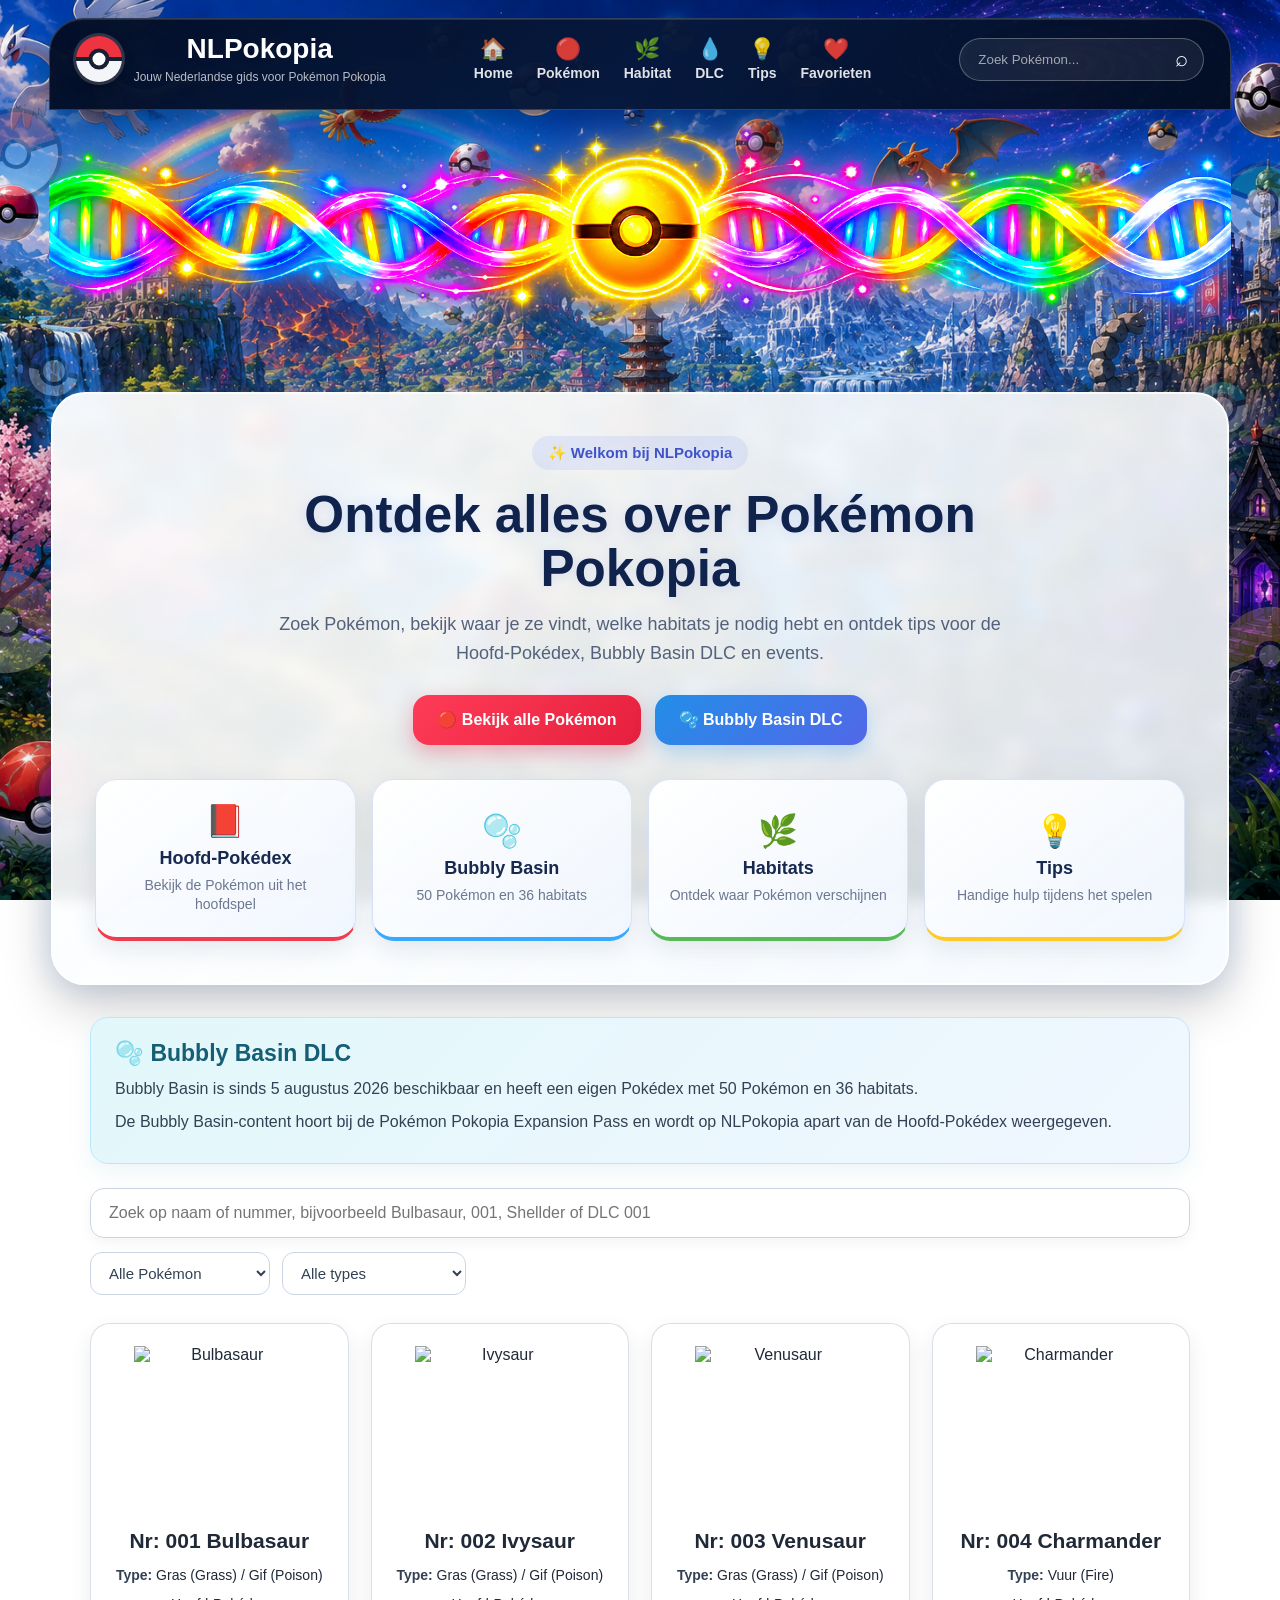
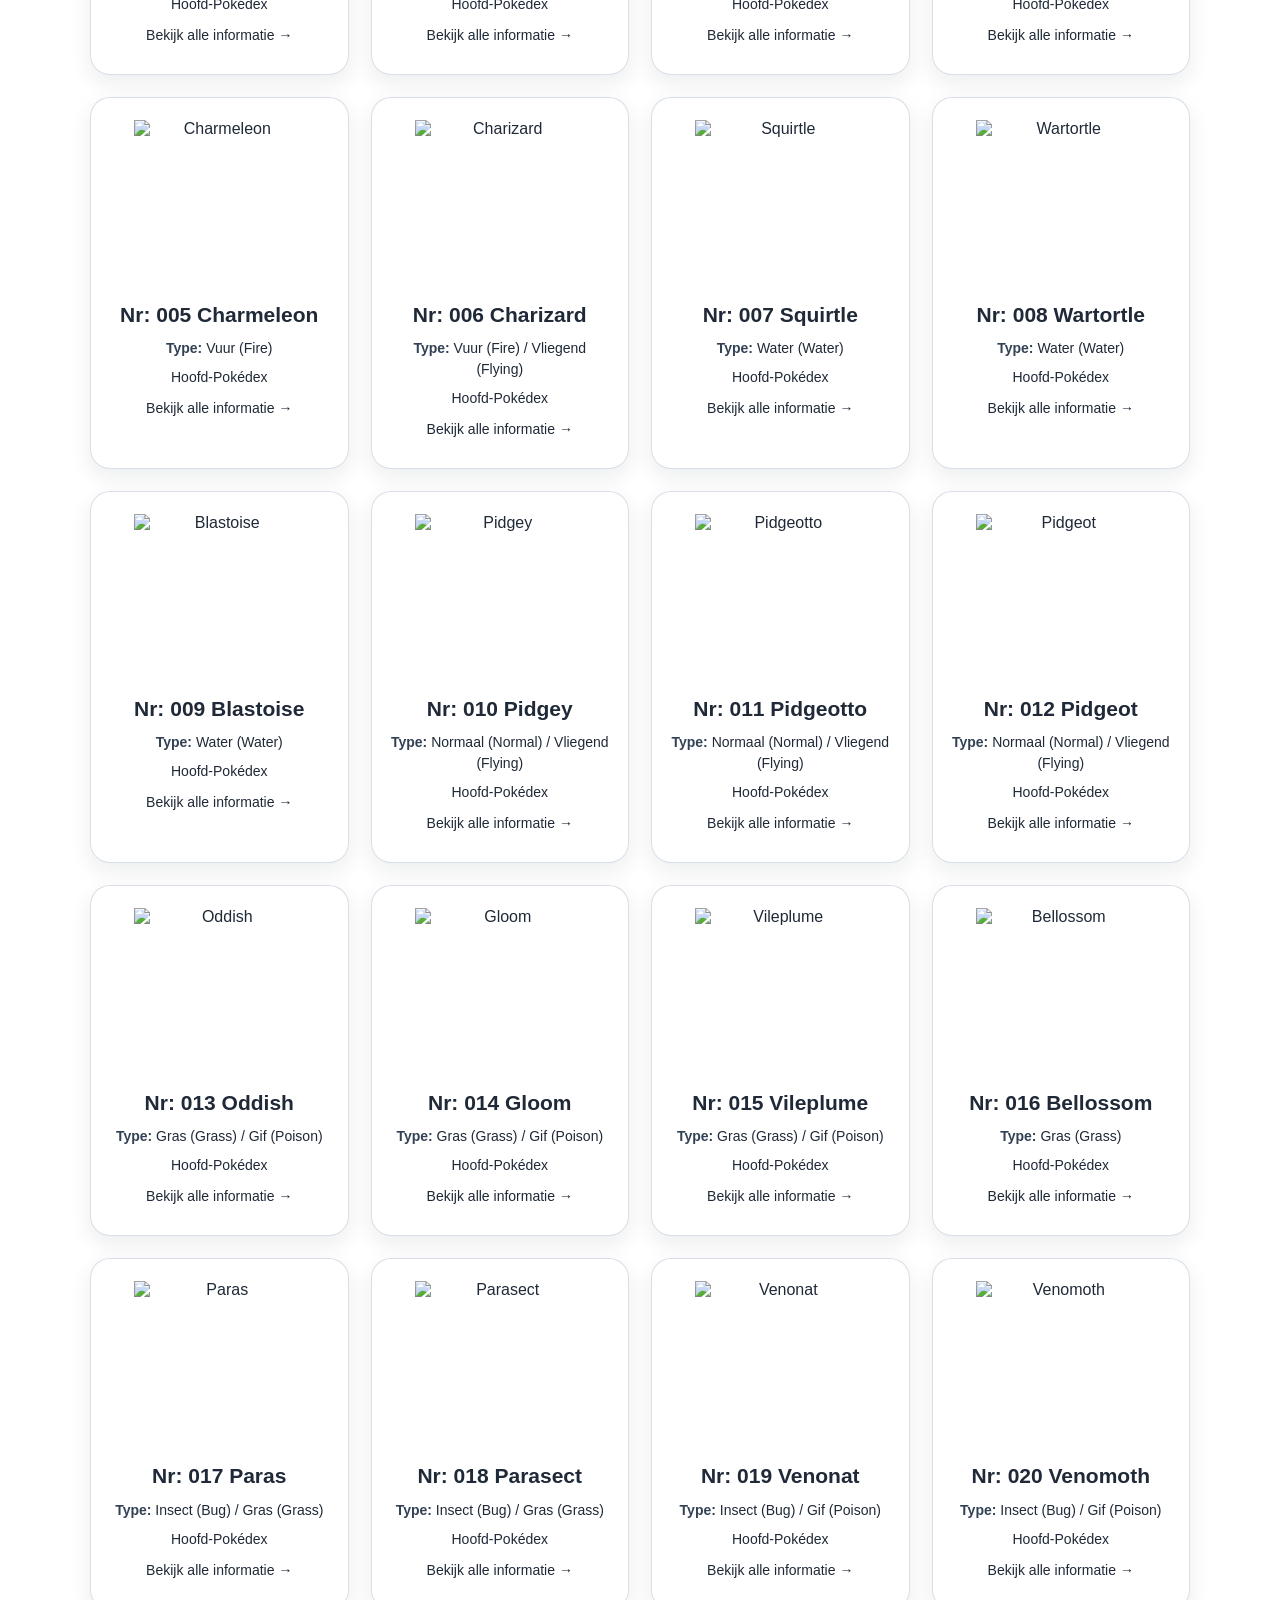
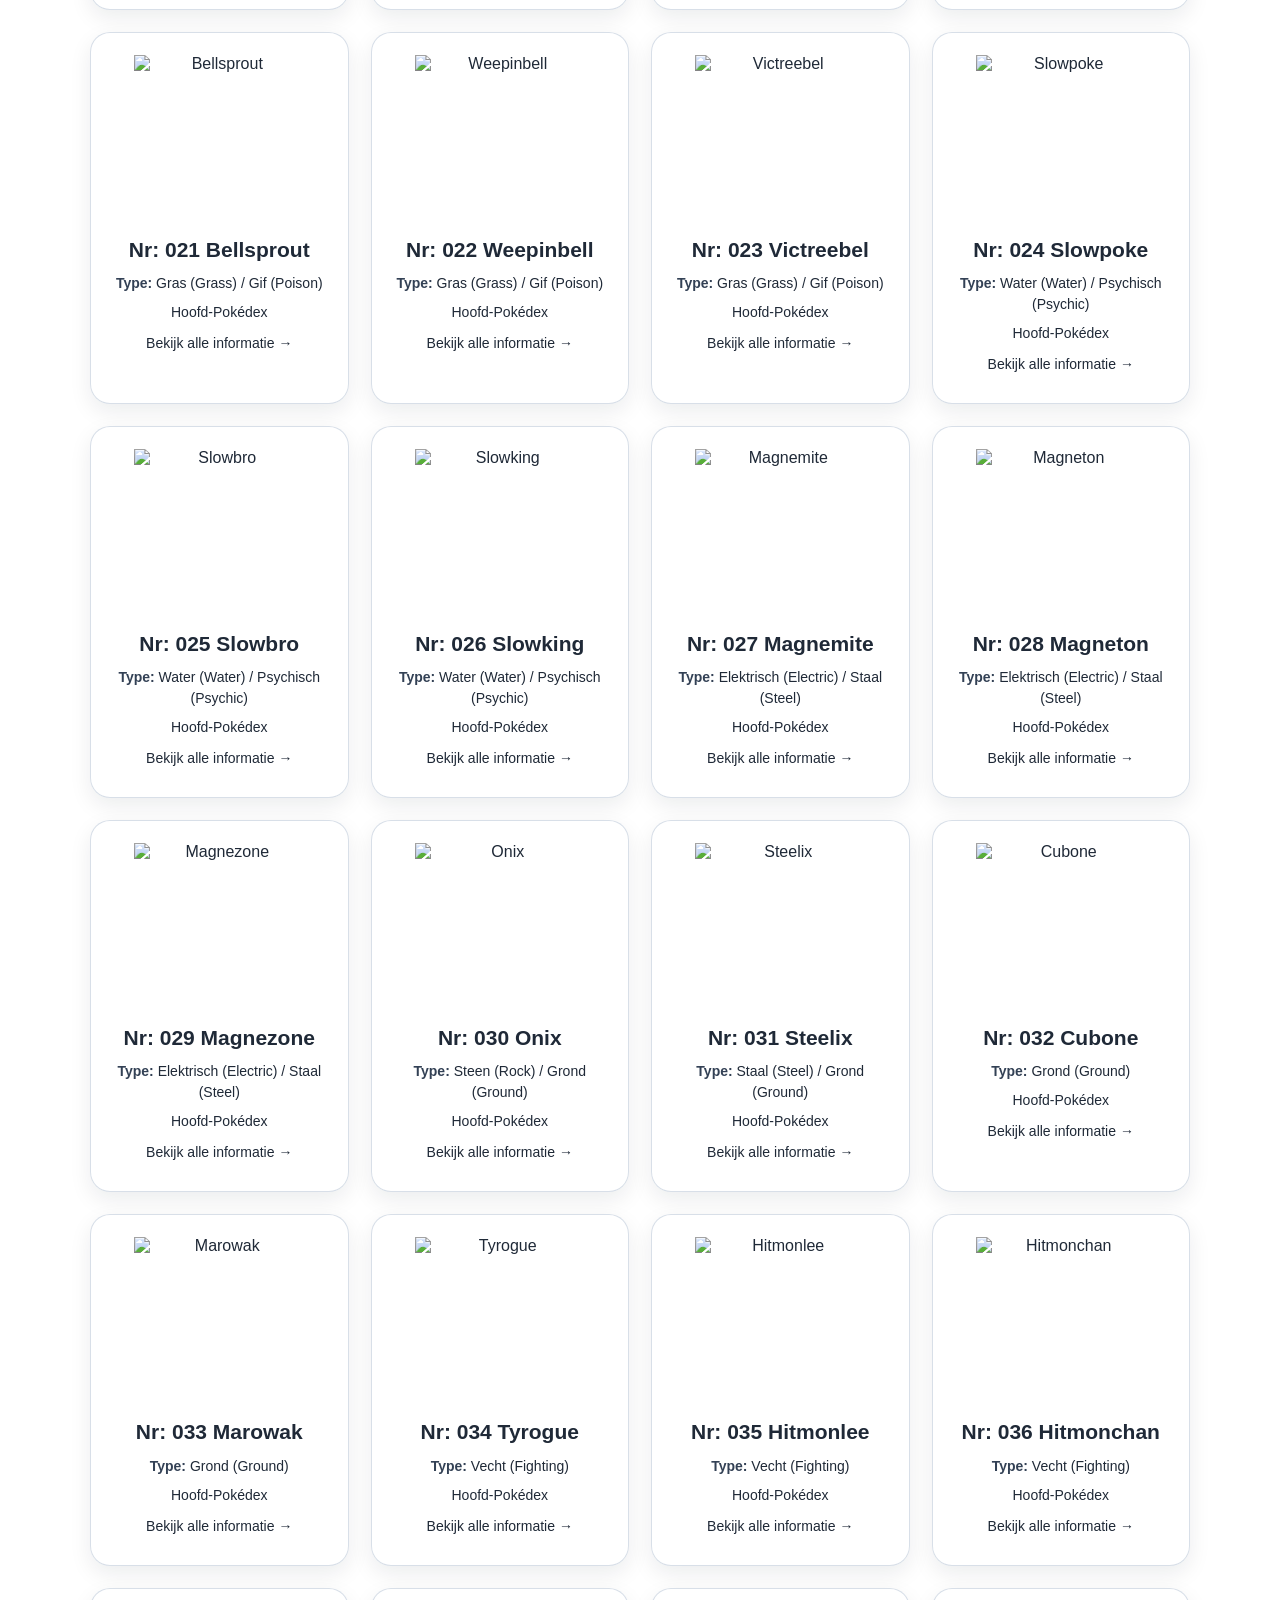
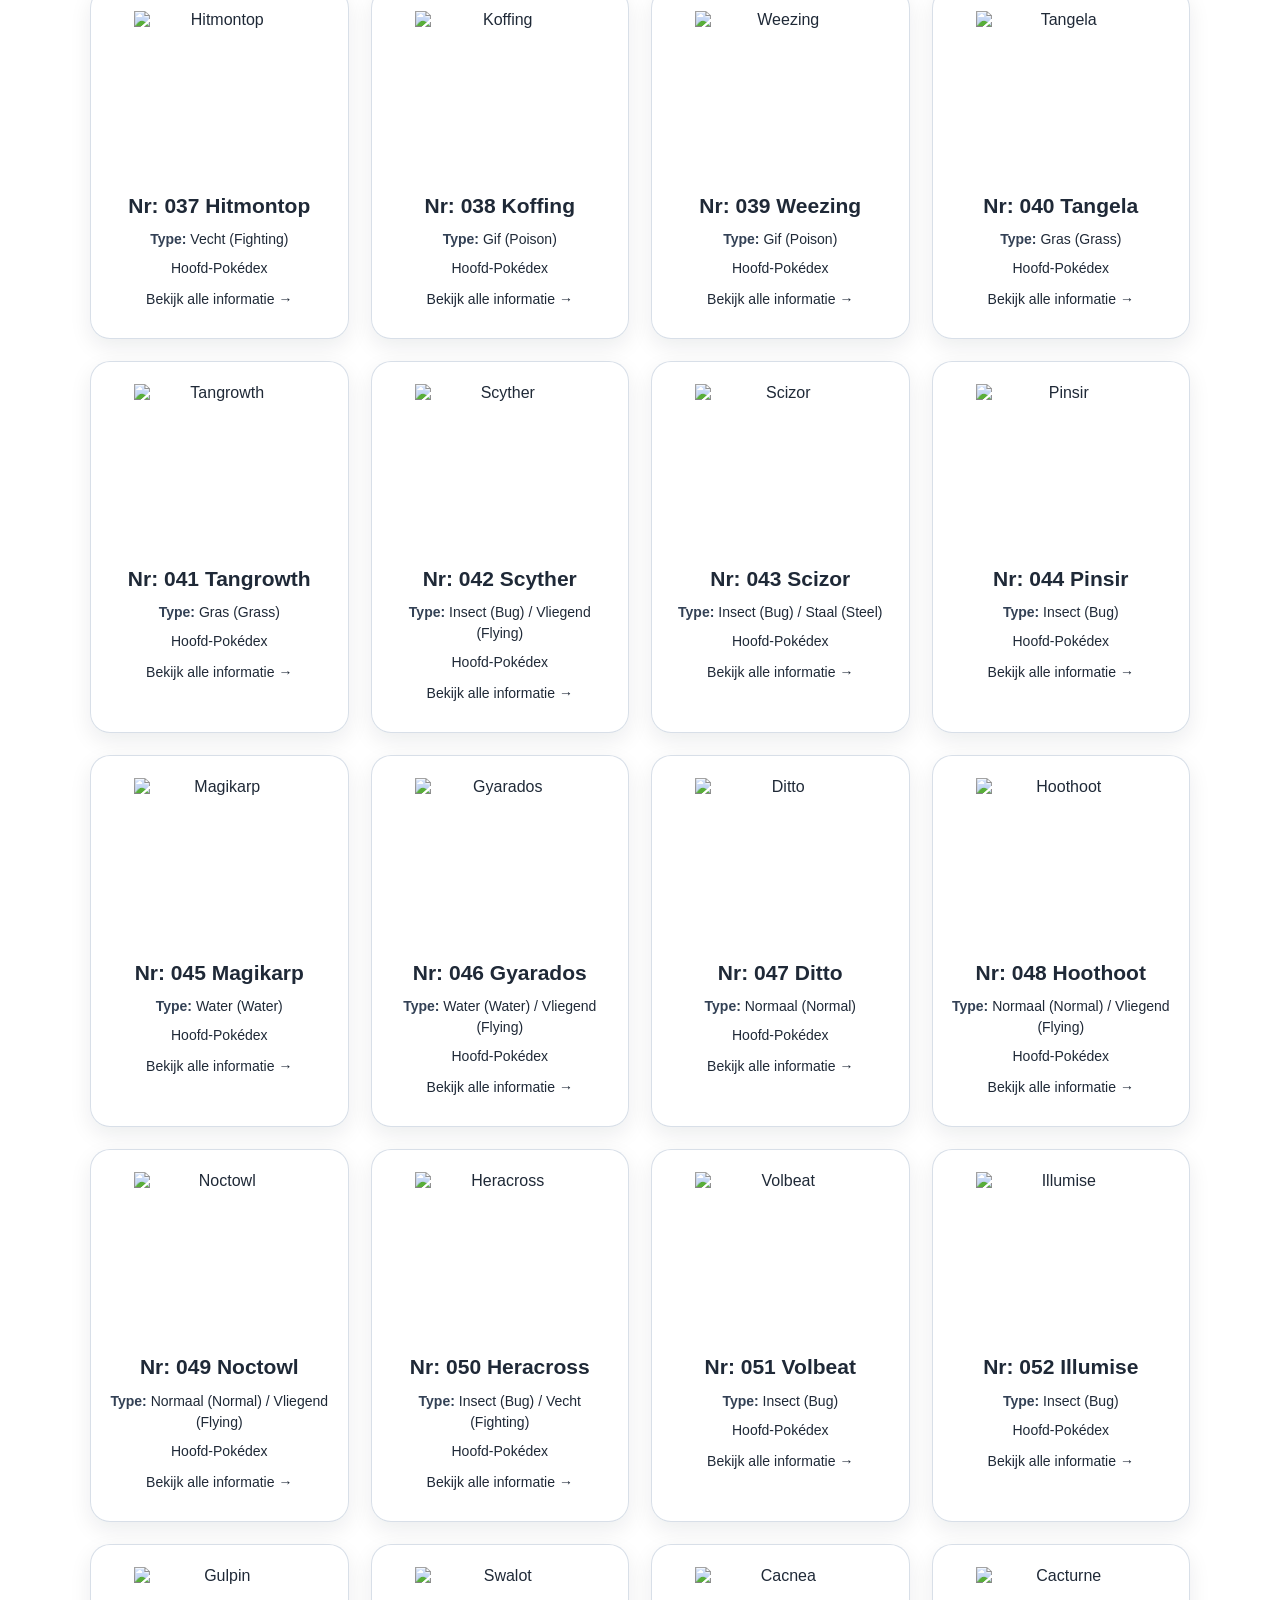
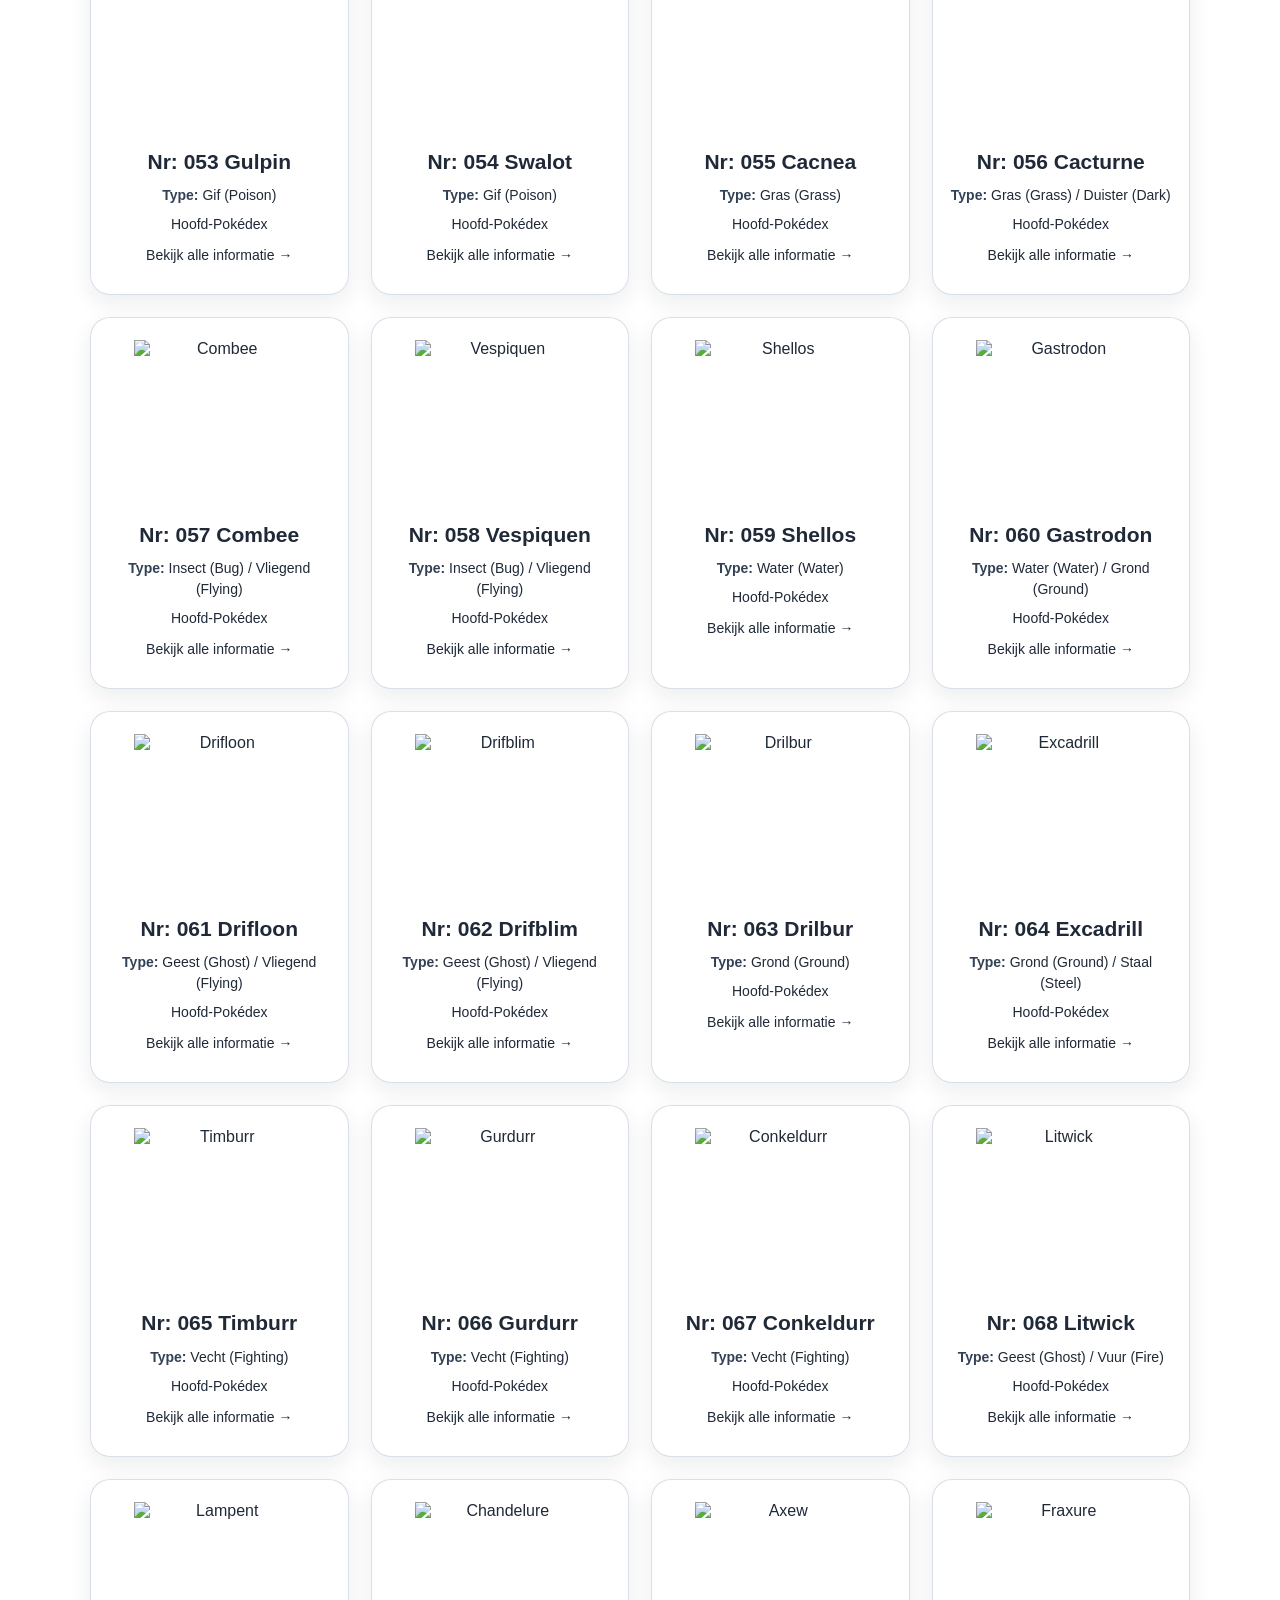
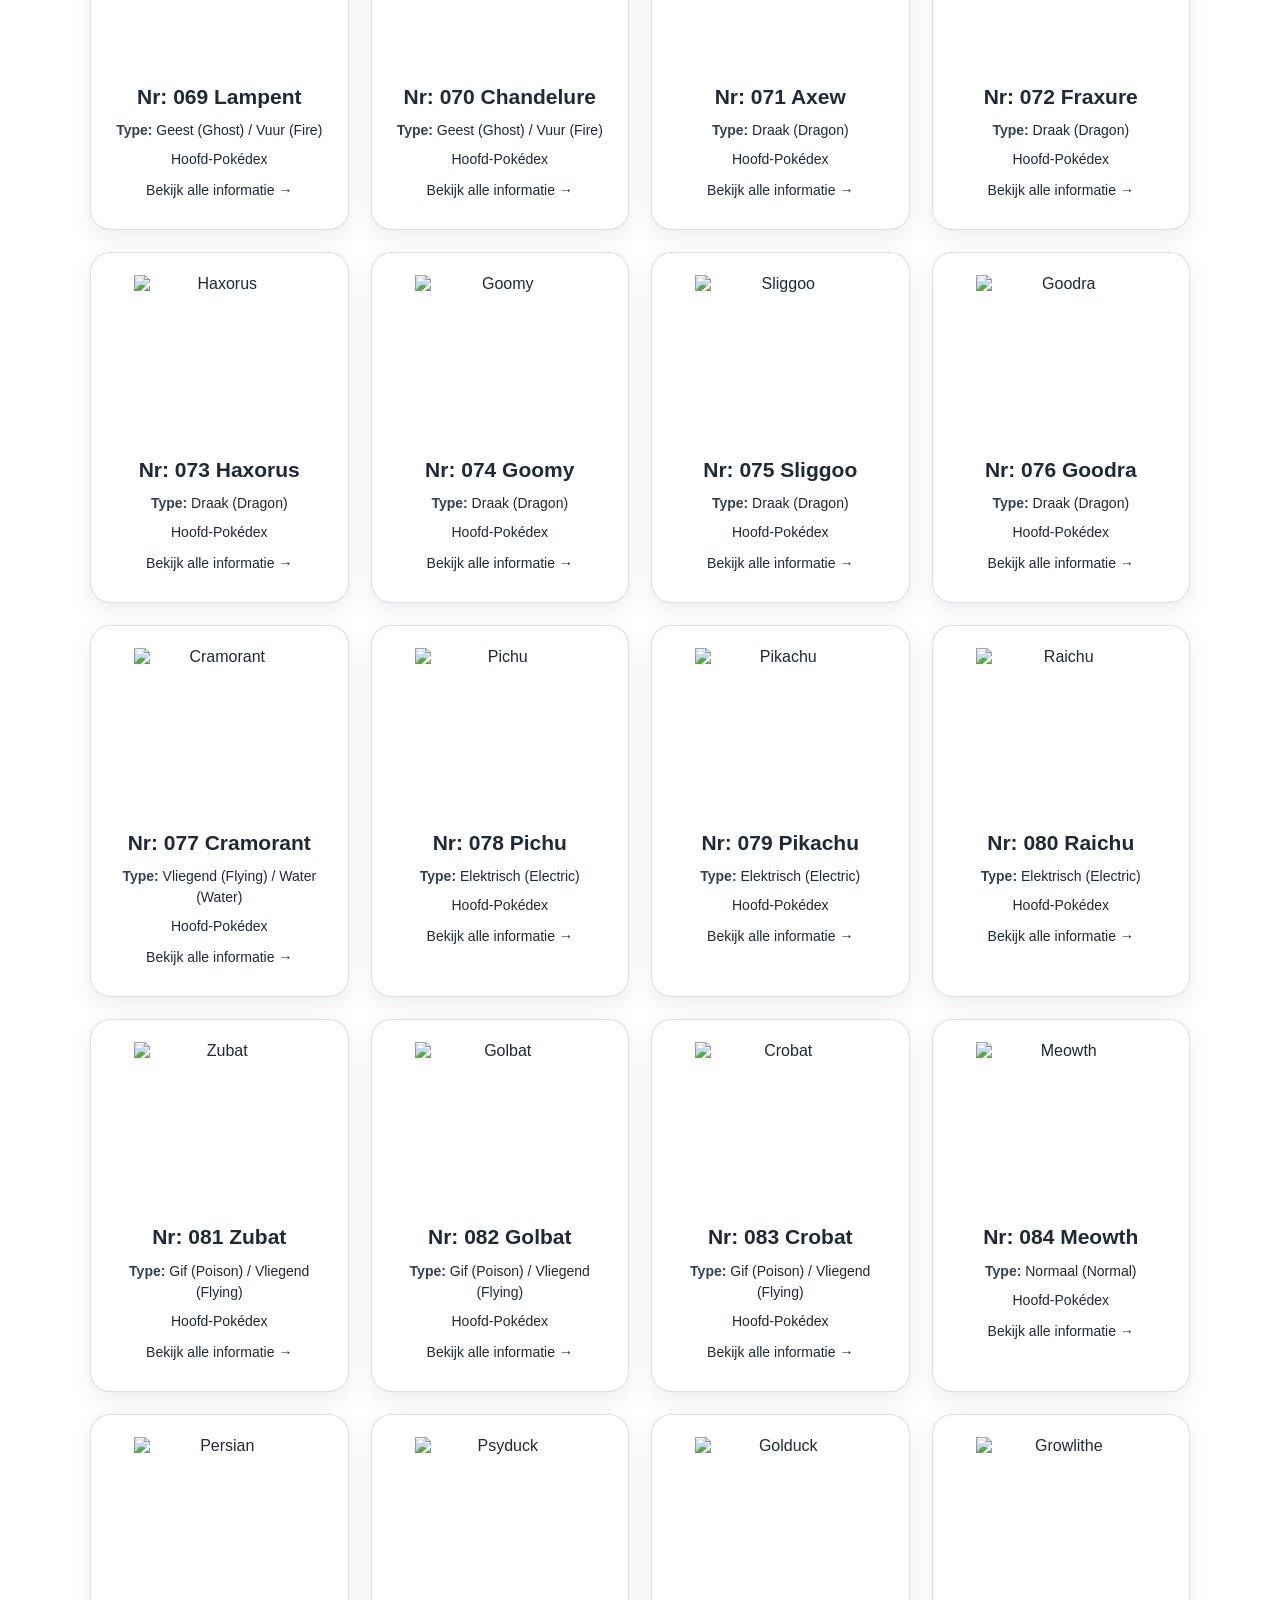
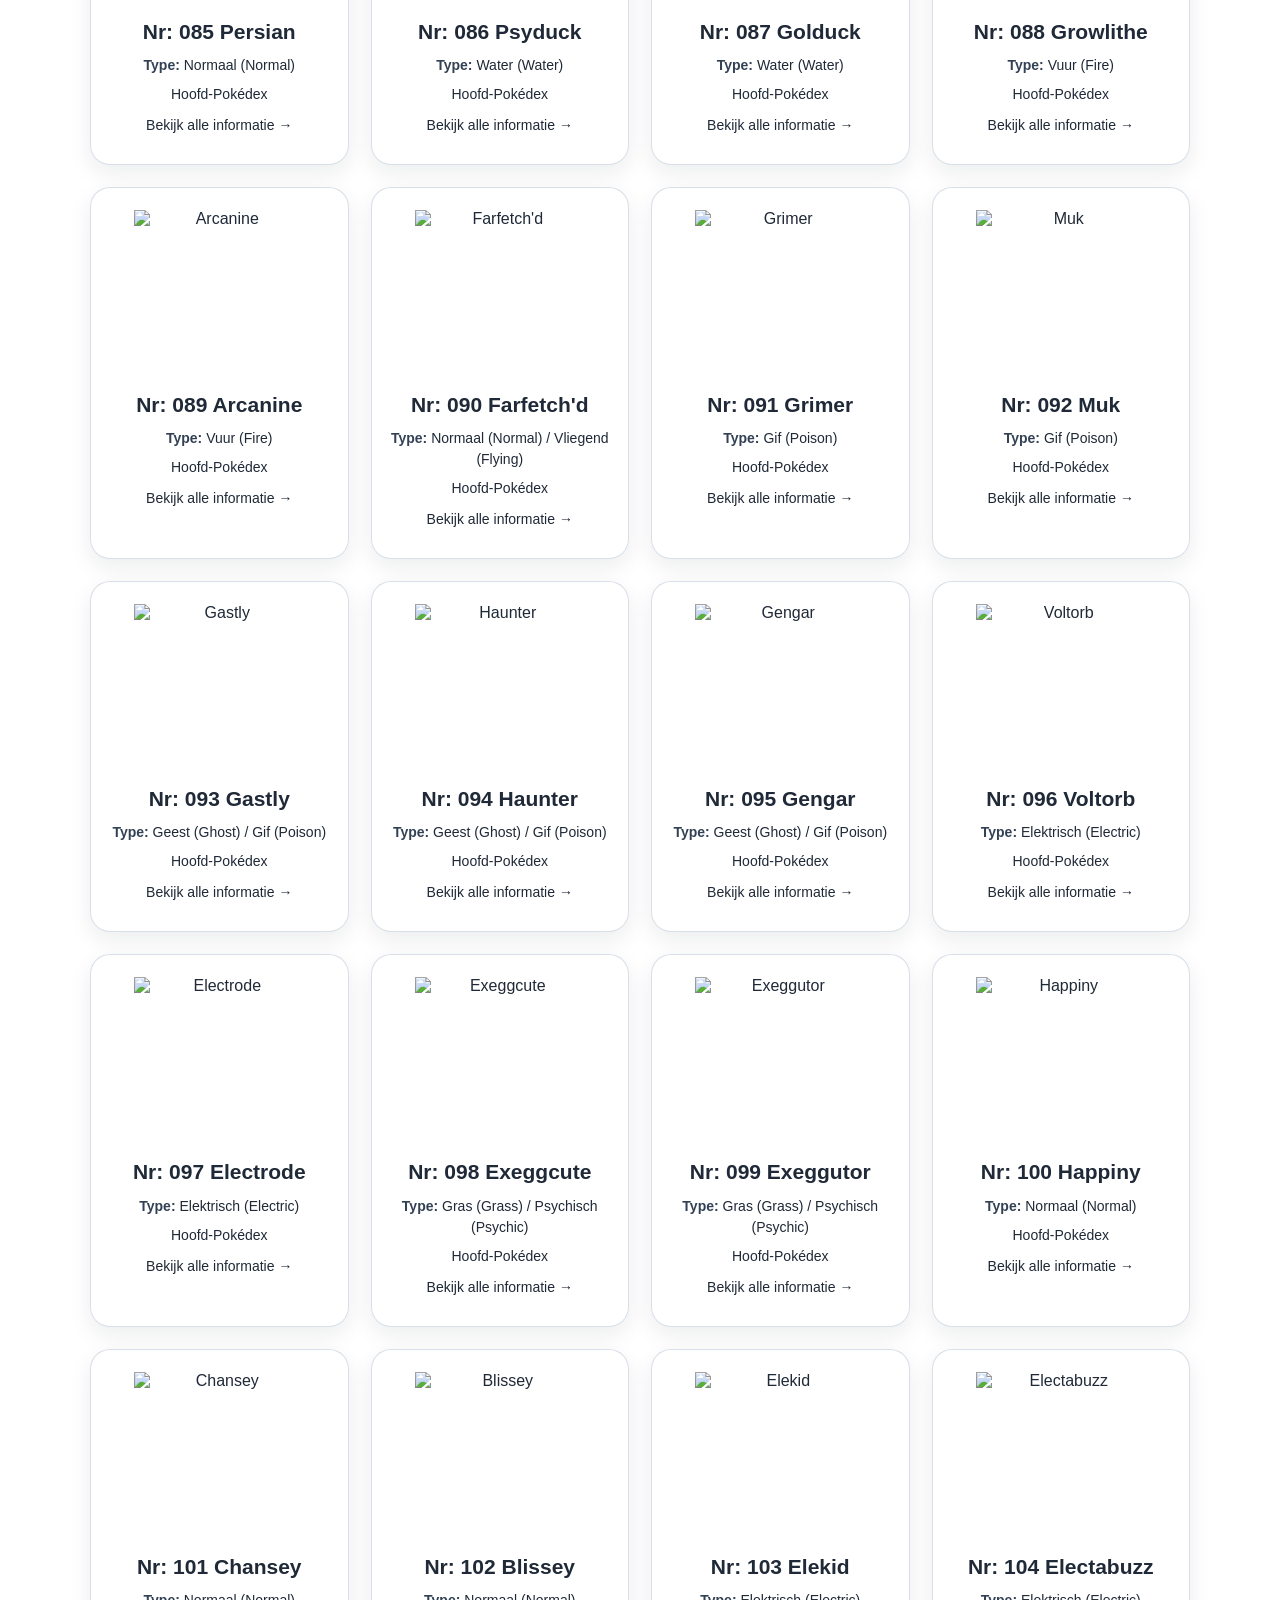
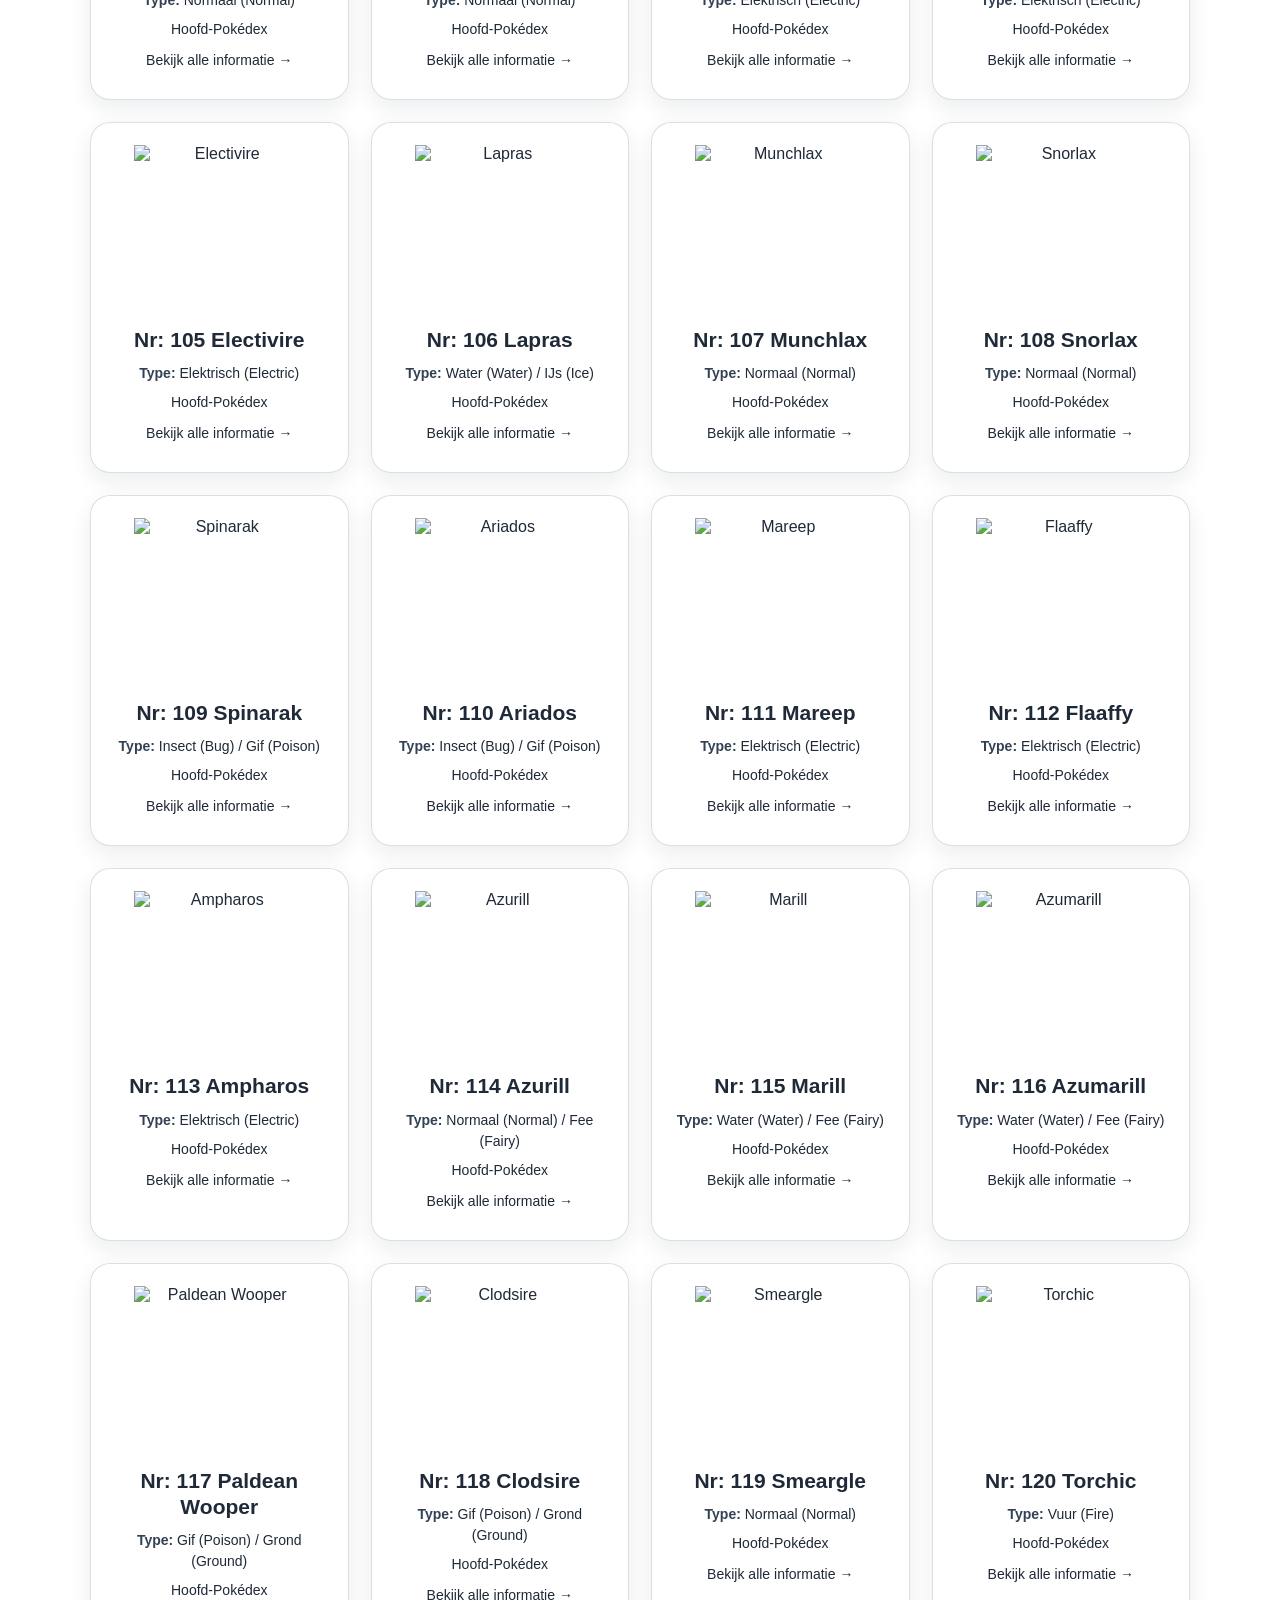
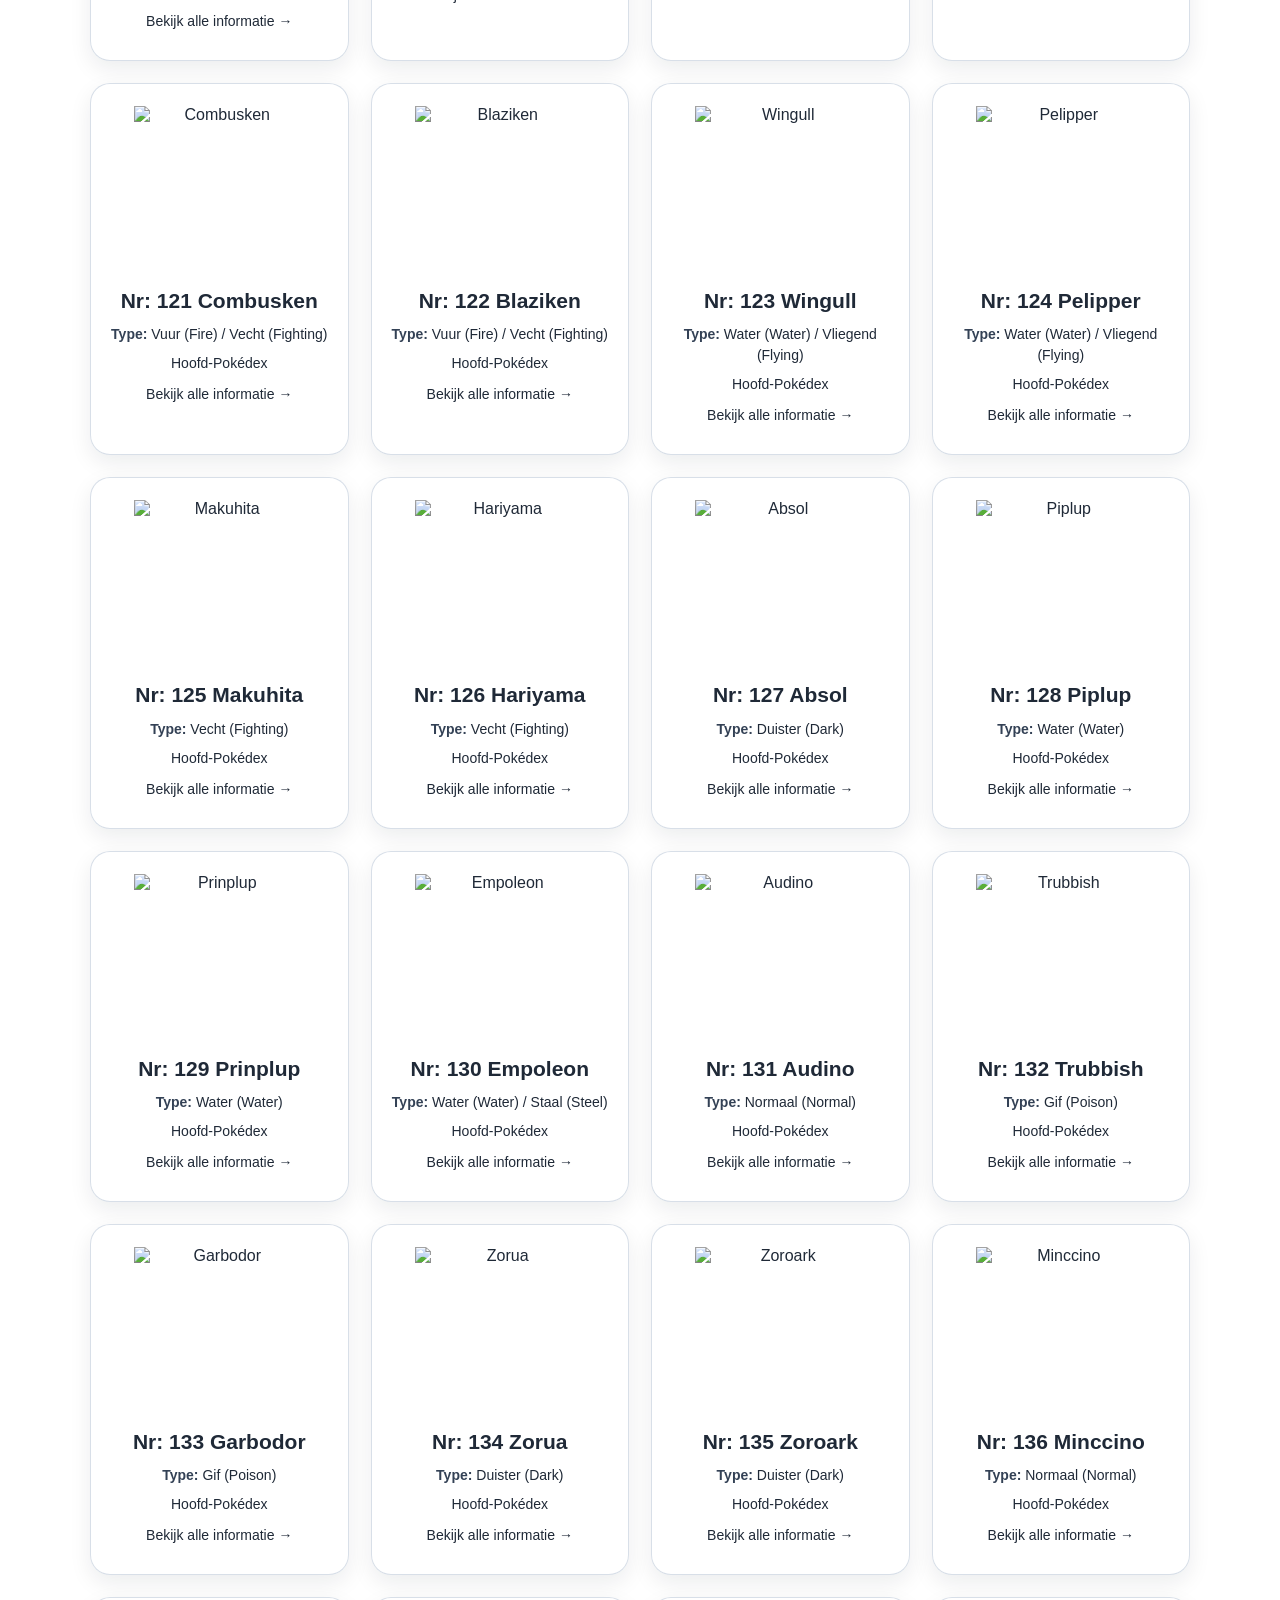
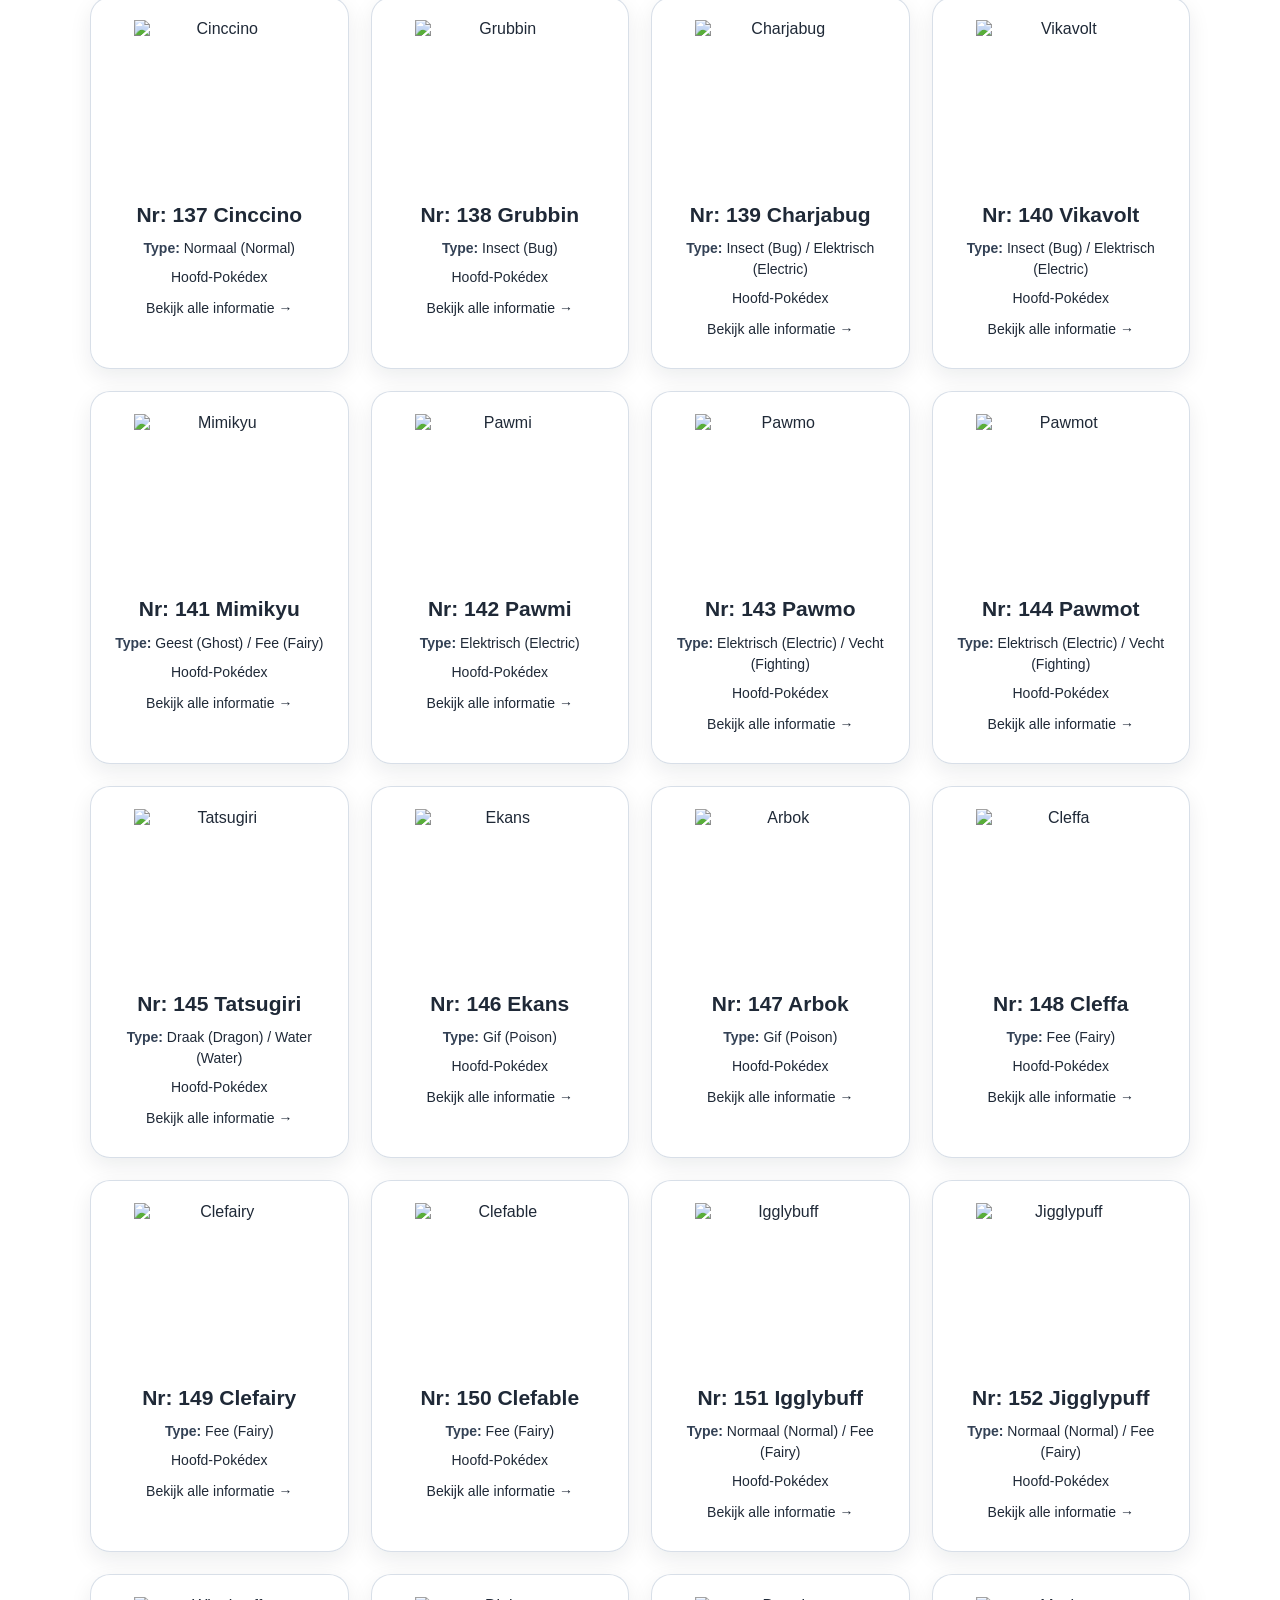
==== index.html @ 4c0a4a35 "Update index.html" ====
<!DOCTYPE html>
<html lang="nl">

<head>
    <meta charset="UTF-8">

    <meta
        name="viewport"
        content="width=device-width, initial-scale=1.0"
    >

<title>NLPokopia NL</title>

    <link rel="stylesheet" href="styles.css?v=9">
</head>

<body>

    <!-- DECORATIEVE BALLEN ACHTERGROND -->

    <div class="ball-background" aria-hidden="true">

        <span class="decor-ball ball-1"></span>
        <span class="decor-ball ball-2"></span>
        <span class="decor-ball ball-3"></span>
        <span class="decor-ball ball-4"></span>
        <span class="decor-ball ball-5"></span>
        <span class="decor-ball ball-6"></span>
        <span class="decor-ball ball-7"></span>
        <span class="decor-ball ball-8"></span>
        <span class="decor-ball ball-9"></span>
        <span class="decor-ball ball-10"></span>
        <span class="decor-ball ball-11"></span>
        <span class="decor-ball ball-12"></span>

    </div>


<header class="main-header">

    <nav class="main-nav">

        <a href="index.html" class="nav-brand">
            <span class="brand-ball"></span>

            <span class="brand-text">
                <strong>NLPokopia</strong>
                <small>Jouw Nederlandse gids voor Pokémon Pokopia</small>
            </span>
        </a>

        <div class="nav-links">

            <a href="index.html">
                <span>🏠</span>
                Home
            </a>

            <a href="#app">
                <span>🔴</span>
                Pokémon
            </a>

            <a href="#habitat">
                <span>🌿</span>
                Habitat
            </a>

            <a href="#dlc">
                <span>💧</span>
                DLC
            </a>

            <a href="#tips">
                <span>💡</span>
                Tips
            </a>

            <a href="#favorieten">
                <span>❤️</span>
                Favorieten
            </a>

        </div>

        <div class="nav-search">
            <input
                type="search"
                placeholder="Zoek Pokémon..."
                aria-label="Zoek Pokémon"
            >
            <span>⌕</span>
        </div>

    </nav>

    <div class="type-dna-bar">
    <img
        src="type-dna.png"
        alt=""
        class="type-dna-image"
        aria-hidden="true"
    >
</div>

</header>
<section class="home-hero">

    <div class="home-hero-content">

        <span class="home-kicker">✨ Welkom bij NLPokopia</span>

        <h1>
            Ontdek alles over Pokémon Pokopia
        </h1>

        <p>
            Zoek Pokémon, bekijk waar je ze vindt, welke habitats je nodig hebt
            en ontdek tips voor de Hoofd-Pokédex, Bubbly Basin DLC en events.
        </p>

        <div class="home-actions">

            <a href="#app" class="home-action primary">
                🔴 Bekijk alle Pokémon
            </a>

            <a href="#dlc" class="home-action secondary">
                🫧 Bubbly Basin DLC
            </a>

        </div>

    </div>


    <div class="home-shortcuts">

        <a href="#app" class="shortcut-card">
            <span>📕</span>
            <strong>Hoofd-Pokédex</strong>
            <small>Bekijk de Pokémon uit het hoofdspel</small>
        </a>

        <a href="#dlc" class="shortcut-card">
            <span>🫧</span>
            <strong>Bubbly Basin</strong>
            <small>50 Pokémon en 36 habitats</small>
        </a>

        <a href="#habitat" class="shortcut-card">
            <span>🌿</span>
            <strong>Habitats</strong>
            <small>Ontdek waar Pokémon verschijnen</small>
        </a>

        <a href="#tips" class="shortcut-card">
            <span>💡</span>
            <strong>Tips</strong>
            <small>Handige hulp tijdens het spelen</small>
        </a>

    </div>

</section>

    <!-- BUBBLY BASIN INFORMATIE -->

    <section class="dlc-info" id="dlc">

        <h2>🫧 Bubbly Basin DLC</h2>

        <p>
            Bubbly Basin is sinds 5 augustus 2026 beschikbaar en heeft
            een eigen Pokédex met 50 Pokémon en 36 habitats.
        </p>

        <p>
            De Bubbly Basin-content hoort bij de Pokémon Pokopia
            Expansion Pass en wordt op NLPokopia apart van de
            Hoofd-Pokédex weergegeven.
        </p>

    </section>


    <!-- ZOEKBALK -->

    <section class="search-bar">

        <input
            type="text"
            id="searchInput"
            placeholder="Zoek op naam of nummer, bijvoorbeeld Bulbasaur, 001, Shellder of DLC 001"
        >

    </section>


    <!-- FILTERS -->

    <section class="filters">

        <select id="gameFilter">

            <option value="all">
                Alle Pokémon
            </option>

            <option value="base">
                Hoofd-Pokédex
            </option>

            <option value="dlc">
                Bubbly Basin DLC
            </option>

            <option value="event">
                Event Pokémon
            </option>

            <option value="unknown">
                Nog onbekend
            </option>

        </select>


        <select id="typeFilter">

            <option value="all">
                Alle types
            </option>

        </select>

    </section>


    <!-- ALLE POKÉMON WORDEN HIER GELADEN -->

    <main id="app">

        <!-- Pokémon-kaarten worden automatisch door app.js toegevoegd -->

    </main>


    <!-- POKÉMON DATA -->

    <script src="pokemon-kanto.js"></script>
    <script src="pokemon-extra.js"></script>
    <script src="pokemon-dlc.js"></script>
    <script src="pokemon-data.js"></script>


    <!-- WEBSITE -->

    <script src="app.js?v=2"></script>

</body>

</html>
---- styles.css ----
/* =========================================================
   NLPokopia - COMPLETE STYLES.CSS
   Hoofdpagina + Pokémon-detailpagina + Pokéball-achtergrond
   ========================================================= */


/* =========================
   BASIS
   ========================= */

* {
    box-sizing: border-box;
}

html {
    scroll-behavior: smooth;
}

body {
    margin: 0;
    min-height: 100vh;
    font-family: Arial, Helvetica, sans-serif;
    color: #1f2937;

    background:
        linear-gradient(
            180deg,
            #eaf4ff 0%,
            #f8fbff 34%,
            #eef7f2 68%,
            #fff8ec 100%
        );

    overflow-x: hidden;
}


/* =========================
   DECORATIEVE BALLEN ACHTERGROND
   ========================= */

.ball-background {
    position: fixed;
    inset: 0;
    width: 100%;
    height: 100%;
    pointer-events: none;
    overflow: hidden;
    z-index: 0;
}

.decor-ball {
    position: absolute;
    width: 82px;
    height: 82px;
    border-radius: 50%;
    opacity: 0.25;
    border: 4px solid #111827;
    box-shadow: 0 4px 15px rgba(15, 23, 42, 0.12);
}

/* Middenlijn van iedere bal */
.decor-ball::before {
    content: "";
    position: absolute;
    left: -4px;
    right: -4px;
    top: 50%;
    height: 5px;
    transform: translateY(-50%);
    background: #111827;
}

/* Knop in het midden */
.decor-ball::after {
    content: "";
    position: absolute;
    width: 22px;
    height: 22px;
    left: 50%;
    top: 50%;
    transform: translate(-50%, -50%);
    border-radius: 50%;
    background: white;
    border: 4px solid #111827;
}

/* Poké Ball */
.ball-1 {
    background: linear-gradient(
        to bottom,
        #e53935 0 47%,
        #ffffff 47% 100%
    );
    left: 3%;
    top: 38%;
    transform: rotate(-180deg);
}

/* Great Ball */
.ball-2 {
    background: linear-gradient(
        to bottom,
        #2563eb 0 47%,
        #ffffff 47% 100%
    );
    right: 5%;
    top: 18%;
    transform: rotate(16deg) scale(0.82);
}

/* Heal Ball */
.ball-3 {
    background: linear-gradient(
        to bottom,
        #f472b6 0 47%,
        #ffffff 47% 100%
    );
    left: 18%;
    top: 62%;
    transform: rotate(25deg) scale(0.68);
}

/* Master Ball */
.ball-4 {
    background: linear-gradient(
        to bottom,
        #7c3aed 0 47%,
        #ffffff 47% 100%
    );
    right: 4%;
    top: 48%;
    transform: rotate(-25deg) scale(0.92);
}

/* Friend Ball */
.ball-5 {
    background: linear-gradient(
        to bottom,
        #22c55e 0 47%,
        #ffffff 47% 100%
    );
    left: 6%;
    top: 78%;
    transform: rotate(18deg) scale(0.74);
}

/* Dive Ball */
.ball-6 {
    background: linear-gradient(
        to bottom,
        #06b6d4 0 47%,
        #ffffff 47% 100%
    );
    right: 8%;
    top: 72%;
    transform: rotate(-12deg) scale(0.72);
}

/* Ultra Ball */
.ball-7 {
    background: linear-gradient(
        to bottom,
        #facc15 0 47%,
        #111827 47% 100%
    );
    left: 42%;
    top: 32%;
    transform: rotate(32deg) scale(0.58);
}

/* Luxury Ball */
.ball-8 {
    background: linear-gradient(
        to bottom,
        #111827 0 47%,
        #eab308 47% 100%
    );
    right: 28%;
    top: 57%;
    transform: rotate(-35deg) scale(0.65);
}

/* Net Ball */
.ball-9 {
    background: linear-gradient(
        to bottom,
        #38bdf8 0 47%,
        #ffffff 47% 100%
    );
    left: 32%;
    top: 88%;
    transform: rotate(14deg) scale(0.8);
}

/* Premier Ball */
.ball-10 {
    background: linear-gradient(
        to bottom,
        #ffffff 0 47%,
        #f8fafc 47% 100%
    );
    right: 38%;
    top: 82%;
    transform: rotate(-20deg) scale(0.62);
}

/* Hisui / oude stijl */
.ball-11 {
    background: linear-gradient(
        to bottom,
        #8b5a2b 0 47%,
        #d6b37a 47% 100%
    );
    left: 13%;
    top: 52%;
    transform: rotate(28deg) scale(0.62);
    border-color: #5b3a20;
}

/* Hisui / oude stijl */
.ball-12 {
    background: linear-gradient(
        to bottom,
        #64748b 0 47%,
        #cbd5e1 47% 100%
    );
    right: 10%;
    top: 90%;
    transform: rotate(-28deg) scale(0.67);
    border-color: #475569;
}

/* Zorg dat alle echte website-inhoud boven de ballen staat */
header,
.dlc-info,
.search-bar,
.filters,
#app {
    position: relative;
    z-index: 2;
}


/* =========================
   HEADER
   ========================= */

header {
    position: relative;
    z-index: 2;

    text-align: center;

    padding: 28px 20px 26px;

    background: rgba(255, 255, 255, 0.88);

    border-bottom:
        1px solid rgba(148, 163, 184, 0.35);

    box-shadow:
        0 4px 18px rgba(15, 23, 42, 0.06);

    backdrop-filter: blur(8px);
}

header h1 {
    margin: 0;

    font-size: clamp(32px, 5vw, 46px);

    font-weight: 800;

    letter-spacing: -1px;

    color: #111827;
}

header h1::before {
    content: "◉";
    color: #ef233c;
    margin-right: 10px;
}

header p {
    margin: 8px 0 0;

    color: #64748b;

    font-size: 16px;
}


/* =========================
   DLC INFO
   ========================= */

.dlc-info {
    position: relative;
    z-index: 1;

    width: min(1100px, 92%);

    margin: 28px auto 0;

    padding: 22px 24px;

    background:
        linear-gradient(
            135deg,
            rgba(224, 247, 250, 0.94),
            rgba(239, 246, 255, 0.94)
        );

    border: 1px solid #bae6fd;

    border-radius: 18px;

    box-shadow:
        0 8px 24px rgba(14, 116, 144, 0.08);
}

.dlc-info h2 {
    margin: 0 0 9px;

    font-size: 23px;

    color: #155e75;
}

.dlc-info p {
    margin: 7px 0;

    line-height: 1.6;

    color: #334155;
}


/* =========================
   ZOEKBALK
   ========================= */

.search-bar {
    position: relative;
    z-index: 2;

    width: min(1100px, 92%);

    margin: 24px auto 0;
}

.search-bar input {
    width: 100%;

    padding: 15px 18px;

    font-size: 16px;

    border: 1px solid #cbd5e1;

    border-radius: 14px;

    outline: none;

    background: rgba(255, 255, 255, 0.94);

    color: #1f2937;

    box-shadow:
        0 4px 14px rgba(15, 23, 42, 0.05);

    transition:
        border-color 0.2s ease,
        box-shadow 0.2s ease;
}

.search-bar input:focus {
    border-color: #3b82f6;

    box-shadow:
        0 0 0 3px rgba(59, 130, 246, 0.13);
}


/* =========================
   FILTERS
   ========================= */

.filters {
    position: relative;
    z-index: 2;

    width: min(1100px, 92%);

    margin: 14px auto 0;

    display: flex;

    gap: 12px;

    flex-wrap: wrap;
}

.filters select {
    min-width: 180px;

    padding: 11px 14px;

    border: 1px solid #cbd5e1;

    border-radius: 12px;

    background: rgba(255, 255, 255, 0.94);

    color: #334155;

    font-size: 15px;

    cursor: pointer;

    outline: none;
}

.filters select:focus {
    border-color: #3b82f6;
}


/* =========================
   POKÉMON OVERZICHT
   ========================= */

#app {
    position: relative;
    z-index: 1;

    width: min(1100px, 92%);

    margin: 28px auto 50px;

    display: grid;

    grid-template-columns:
        repeat(auto-fit, minmax(220px, 1fr));

    gap: 22px;
}


/* =========================
   POKÉMON KAART
   ========================= */

.pokemon-card {
    position: relative;

    min-width: 0;

    padding: 22px 18px 20px;

    text-align: center;

    background: rgba(255, 255, 255, 0.91);

    border:
        1px solid rgba(203, 213, 225, 0.75);

    border-radius: 20px;

    box-shadow:
        0 8px 22px rgba(15, 23, 42, 0.08);

    backdrop-filter: blur(7px);

    transition:
        transform 0.2s ease,
        box-shadow 0.2s ease;
}

.pokemon-card:hover {
    transform: translateY(-4px);

    box-shadow:
        0 14px 30px rgba(15, 23, 42, 0.13);
}

.pokemon-image {
    width: 170px !important;
    height: 170px !important;

    max-width: 100% !important;

    object-fit: contain;

    display: block;

    margin: 0 auto 12px;
}

.pokemon-card h2 {
    margin: 5px 0 10px;

    font-size: 21px;

    line-height: 1.25;
}

.pokemon-detail-link {
    color: #111827;

    text-decoration: none;
}

.pokemon-detail-link:hover {
    color: #2563eb;
}

.pokemon-card p {
    margin: 8px 0;

    line-height: 1.5;

    font-size: 14px;
}

.pokemon-card strong {
    color: #334155;
}


/* =========================
   KAART STATUS
   ========================= */

.pokemon-card p:nth-last-of-type(1) {
    margin-top: 10px;
}


/* =========================
   VIDEO LINKS
   ========================= */

.video-links {
    display: flex;

    flex-wrap: wrap;

    gap: 9px;

    margin-top: 18px;
}

.pokemon-card .video-links {
    justify-content: center;
}

.video-links h3 {
    width: 100%;

    margin: 0 0 5px;

    font-size: 16px;
}

.video-links a {
    display: inline-flex;

    align-items: center;

    justify-content: center;

    padding: 8px 11px;

    border-radius: 9px;

    text-decoration: none;

    font-size: 13px;

    font-weight: 700;

    color: #1e3a8a;

    background: #eff6ff;

    border: 1px solid #bfdbfe;

    transition:
        transform 0.15s ease,
        background 0.15s ease;
}

.video-links a:hover {
    transform: translateY(-2px);

    background: #dbeafe;
}


/* =========================================================
   POKÉMON DETAILPAGINA
   ========================================================= */

#pokemonDetail {
    position: relative;

    z-index: 1;

    width: min(1050px, 92%);

    margin: 30px auto 60px;
}

.pokemon-detail-page {
    width: 100%;
}


/* =========================
   TERUGKNOP
   ========================= */

.back-button {
    display: inline-flex;

    align-items: center;

    padding: 11px 16px;

    margin-bottom: 20px;

    background: rgba(255, 255, 255, 0.92);

    border: 1px solid #dbe3ec;

    border-radius: 12px;

    color: #334155;

    font-weight: 700;

    text-decoration: none;

    box-shadow:
        0 4px 12px rgba(15, 23, 42, 0.06);

    transition:
        transform 0.15s ease,
        box-shadow 0.15s ease;
}

.back-button:hover {
    transform: translateY(-2px);

    box-shadow:
        0 8px 18px rgba(15, 23, 42, 0.1);
}


/* =========================
   DETAIL HERO
   ========================= */

.pokemon-detail-hero {
    display: grid;

    grid-template-columns: 230px 1fr;

    gap: 32px;

    align-items: center;

    padding: 30px;

    margin-bottom: 22px;

    background:
        linear-gradient(
            135deg,
            rgba(255, 255, 255, 0.96),
            rgba(248, 250, 252, 0.92)
        );

    border: 1px solid #dbe3ec;

    border-radius: 24px;

    box-shadow:
        0 12px 30px rgba(15, 23, 42, 0.09);
}

.pokemon-detail-image {
    display: block;

    width: 220px !important;
    height: 220px !important;

    max-width: 100% !important;

    object-fit: contain;

    margin: auto;
}

.pokemon-detail-title {
    min-width: 0;
}

.pokemon-status {
    display: inline-block;

    margin: 0 0 10px;

    padding: 7px 11px;

    border-radius: 999px;

    background: #eef2ff;

    color: #4338ca;

    font-size: 13px;

    font-weight: 800;
}

.pokemon-detail-title h1 {
    margin: 0 0 10px;

    font-size: clamp(31px, 5vw, 46px);

    line-height: 1.1;

    color: #111827;
}

.pokemon-types {
    margin: 0;

    font-size: 17px;

    font-weight: 700;

    color: #475569;
}


/* =========================
   DETAIL BLOKKEN
   ========================= */

.detail-block {
    margin-top: 20px;

    padding: 25px 28px;

    background: rgba(255, 255, 255, 0.92);

    border: 1px solid #dbe3ec;

    border-radius: 20px;

    box-shadow:
        0 8px 22px rgba(15, 23, 42, 0.07);

    backdrop-filter: blur(7px);
}

.detail-block h2 {
    margin: 0 0 20px;

    font-size: 22px;

    color: #1f2937;
}


/* =========================
   DETAIL RIJEN
   ========================= */

.detail-row {
    display: grid;

    grid-template-columns: minmax(180px, 220px) 1fr;

    gap: 18px;

    padding: 12px 0;

    border-bottom: 1px solid #eef2f7;

    line-height: 1.55;
}

.detail-row:last-child {
    border-bottom: 0;
}

.detail-row strong {
    color: #334155;
}

.detail-row span {
    min-width: 0;

    color: #475569;

    overflow-wrap: anywhere;
}


/* =========================
   PERSOONLIJKE TIP
   ========================= */

.personal-tip {
    background:
        linear-gradient(
            135deg,
            rgba(255, 251, 235, 0.96),
            rgba(254, 249, 195, 0.91)
        );

    border-color: #fde68a;
}

.personal-tip h2 {
    color: #854d0e;
}

.personal-tip p {
    margin: 0;

    line-height: 1.7;

    color: #713f12;
}


/* =========================
   KLEINE NOTITIE
   ========================= */

.small-note {
    margin: 17px 0 0;

    padding: 13px 15px;

    background: #f8fafc;

    border-left: 4px solid #94a3b8;

    border-radius: 8px;

    color: #64748b;

    font-size: 14px;

    line-height: 1.6;
}


/* =========================
   LINKS ALGEMEEN
   ========================= */

a {
    transition:
        color 0.15s ease,
        background 0.15s ease;
}


/* =========================
   TABLET
   ========================= */

@media (max-width: 800px) {

    .pokemon-detail-hero {
        grid-template-columns: 180px 1fr;

        gap: 22px;

        padding: 24px;
    }

    .pokemon-detail-image {
        width: 175px !important;
        height: 175px !important;
    }

    .detail-row {
        grid-template-columns: 170px 1fr;
    }

}


/* =========================
   MOBIEL
   ========================= */

@media (max-width: 600px) {

    header {
        padding: 22px 16px;
    }

    header h1 {
        font-size: 32px;
    }

    .dlc-info {
        width: 94%;

        padding: 18px;
    }

    .search-bar {
        width: 94%;
    }

    .filters {
        width: 94%;
    }

    .filters select {
        flex: 1;

        min-width: 140px;
    }

    #app {
        width: 94%;

        grid-template-columns:
            repeat(2, minmax(0, 1fr));

        gap: 12px;

        margin-top: 20px;
    }

    .pokemon-card {
        padding: 15px 10px;

        border-radius: 16px;
    }

    .pokemon-image {
        width: 125px !important;
        height: 125px !important;
    }

    .pokemon-card h2 {
        font-size: 17px;
    }

    .pokemon-card p {
        font-size: 13px;
    }

    #pokemonDetail {
        width: 94%;

        margin-top: 22px;
    }

    .pokemon-detail-hero {
        display: block;

        padding: 22px 18px;

        text-align: center;
    }

    .pokemon-detail-image {
        width: 180px !important;
        height: 180px !important;

        margin-bottom: 16px;
    }

    .pokemon-detail-title h1 {
        font-size: 31px;
    }

    .detail-block {
        padding: 20px 17px;
    }

    .detail-block h2 {
        font-size: 20px;
    }

    .detail-row {
        display: block;

        padding: 12px 0;
    }

    .detail-row strong {
        display: block;

        margin-bottom: 5px;
    }

    .detail-row span {
        display: block;
    }

    .decor-ball {
        opacity: 0.07;
    }

}


/* =========================
   ZEER KLEINE SCHERMEN
   ========================= */

@media (max-width: 390px) {

    #app {
        grid-template-columns: 1fr;
    }

    .pokemon-image {
        width: 150px !important;
        height: 150px !important;
    }

}
/* Pokémon-familie */

.evolution-family {
    display: flex;
    align-items: center;
    justify-content: center;
    gap: 20px;
    flex-wrap: wrap;
    margin-top: 20px;
    margin-bottom: 20px;
}

.evolution-member {
    display: flex;
    flex-direction: column;
    align-items: center;
    gap: 8px;
    padding: 15px;
    border-radius: 16px;
}

.evolution-member img {
    width: 120px;
    height: 120px;
    object-fit: contain;
}

.evolution-member strong {
    font-size: 18px;
    text-align: center;
}

.evolution-arrow {
    font-size: 32px;
    font-weight: bold;
}

.evolution-member.current-pokemon {
    background: rgba(255, 255, 255, 0.7);
    box-shadow: 0 0 0 3px rgba(0, 0, 0, 0.08);
}

@media (max-width: 600px) {
    .evolution-family {
        gap: 10px;
    }

    .evolution-member img {
        width: 85px;
        height: 85px;
    }

    .evolution-arrow {
        font-size: 24px;
    }
}
/* Pokémon-familie */
.evolution-family {
    display: flex;
    align-items: center;
    justify-content: center;
    gap: 20px;
    flex-wrap: wrap;
    margin: 20px 0;
}

.evolution-member {
    display: flex;
    flex-direction: column;
    align-items: center;
    text-align: center;
    padding: 12px;
    border-radius: 16px;
}

.evolution-member img {
    width: 120px;
    height: 120px;
    object-fit: contain;
}

.evolution-member strong {
    margin-top: 8px;
    font-size: 16px;
}

.evolution-arrow {
    font-size: 32px;
    font-weight: bold;
}

.evolution-member.current-pokemon {
    background: rgba(255, 255, 255, 0.65);
    box-shadow: 0 0 0 2px rgba(0, 0, 0, 0.08);
}
/* Video/social media knoppen */
.video-links {
    display: flex;
    flex-wrap: wrap;
    gap: 12px;
    margin-top: 16px;
}

.video-button {
    display: inline-flex;
    align-items: center;
    gap: 8px;
    padding: 10px 14px;
    border-radius: 12px;
    text-decoration: none;
    font-weight: 700;
    background: white;
    border: 1px solid rgba(0, 0, 0, 0.12);
    color: #222;
    box-shadow: 0 3px 10px rgba(0, 0, 0, 0.08);
}

.video-icon {
    width: 28px;
    height: 28px;
    display: inline-flex;
    align-items: center;
    justify-content: center;
    border-radius: 50%;
    font-size: 17px;
    font-weight: bold;
}

/* YouTube */
.video-button.youtube .video-icon {
    background: #ff0000;
    color: white;
}

/* TikTok */
.video-button.tiktok .video-icon {
    background: #000000;
    color: white;
}

/* Instagram */
.video-button.instagram .video-icon {
    background: #e1306c;
    color: white;
}

/* Facebook */
.video-button.facebook .video-icon {
    background: #1877f2;
    color: white;
}

/* X */
.video-button.twitter .video-icon {
    background: #000000;
    color: white;
}

.video-button:hover {
    transform: translateY(-2px);
    box-shadow: 0 5px 14px rgba(0, 0, 0, 0.15);
}
/* Logo + tekst netjes naast elkaar */
.video-button {
    display: inline-flex;
    align-items: center;
    gap: 8px;
}

.video-icon {
    width: 28px;
    height: 28px;
    display: inline-flex;
    align-items: center;
    justify-content: center;
    background: transparent !important;
    flex-shrink: 0;
}

.video-icon svg {
    width: 28px;
    height: 28px;
    display: block;
}
/* =========================================
   NLPokopia - kleuren per Pokémon-type
   ========================================= */

.type-gras {
    --type-color: #78C850;
    --type-light: #E8F5DF;
    --type-dark: #4E8234;
}

.type-vuur {
    --type-color: #F08030;
    --type-light: #FDE8D8;
    --type-dark: #C65D18;
}

.type-water {
    --type-color: #6890F0;
    --type-light: #E1E9FC;
    --type-dark: #386CEB;
}

.type-elektrisch {
    --type-color: #F8D030;
    --type-light: #FFF6CC;
    --type-dark: #C6A500;
}

.type-psychisch {
    --type-color: #F85888;
    --type-light: #FDE0E9;
    --type-dark: #D82E63;
}

.type-ijs {
    --type-color: #98D8D8;
    --type-light: #E4F6F6;
    --type-dark: #5CB8B8;
}

.type-draak {
    --type-color: #7038F8;
    --type-light: #E7DCFE;
    --type-dark: #4C08EF;
}

.type-duister {
    --type-color: #705848;
    --type-light: #E5DEDA;
    --type-dark: #49392F;
}

.type-fee {
    --type-color: #EE99AC;
    --type-light: #FBE5EA;
    --type-dark: #D45A76;
}

.type-normaal {
    --type-color: #A8A878;
    --type-light: #EEEEDE;
    --type-dark: #79794E;
}

.type-vechten {
    --type-color: #C03028;
    --type-light: #F3D8D6;
    --type-dark: #8B211B;
}

.type-vliegend {
    --type-color: #A890F0;
    --type-light: #ECE6FC;
    --type-dark: #7762C7;
}

.type-gif {
    --type-color: #A040A0;
    --type-light: #ECD9EC;
    --type-dark: #702970;
}

.type-grond {
    --type-color: #E0C068;
    --type-light: #F7EFD8;
    --type-dark: #B39745;
}

.type-steen {
    --type-color: #B8A038;
    --type-light: #F0E9CA;
    --type-dark: #88751F;
}

.type-insect {
    --type-color: #A8B820;
    --type-light: #EDF1C8;
    --type-dark: #7A8715;
}

.type-spook {
    --type-color: #705898;
    --type-light: #E5DFEE;
    --type-dark: #493963;
}

.type-staal {
    --type-color: #B8B8D0;
    --type-light: #EEEEF4;
    --type-dark: #8585A3;
}


/* Bovenste Pokémon-blok krijgt automatisch typekleur */

.type-gras .pokemon-detail-hero,
.type-vuur .pokemon-detail-hero,
.type-water .pokemon-detail-hero,
.type-elektrisch .pokemon-detail-hero,
.type-psychisch .pokemon-detail-hero,
.type-ijs .pokemon-detail-hero,
.type-draak .pokemon-detail-hero,
.type-duister .pokemon-detail-hero,
.type-fee .pokemon-detail-hero,
.type-normaal .pokemon-detail-hero,
.type-vechten .pokemon-detail-hero,
.type-vliegend .pokemon-detail-hero,
.type-gif .pokemon-detail-hero,
.type-grond .pokemon-detail-hero,
.type-steen .pokemon-detail-hero,
.type-insect .pokemon-detail-hero,
.type-spook .pokemon-detail-hero,
.type-staal .pokemon-detail-hero {
    background:
        linear-gradient(
            135deg,
            var(--type-light) 0%,
            #ffffff 72%
        );

    border-left: 7px solid var(--type-color);
    border-bottom: 3px solid var(--type-color);
}


/* Titel krijgt subtiel dezelfde kleur */

.type-gras .pokemon-detail-title h1,
.type-vuur .pokemon-detail-title h1,
.type-water .pokemon-detail-title h1,
.type-elektrisch .pokemon-detail-title h1,
.type-psychisch .pokemon-detail-title h1,
.type-ijs .pokemon-detail-title h1,
.type-draak .pokemon-detail-title h1,
.type-duister .pokemon-detail-title h1,
.type-fee .pokemon-detail-title h1,
.type-normaal .pokemon-detail-title h1,
.type-vechten .pokemon-detail-title h1,
.type-vliegend .pokemon-detail-title h1,
.type-gif .pokemon-detail-title h1,
.type-grond .pokemon-detail-title h1,
.type-steen .pokemon-detail-title h1,
.type-insect .pokemon-detail-title h1,
.type-spook .pokemon-detail-title h1,
.type-staal .pokemon-detail-title h1 {
    color: var(--type-dark);
}
/* =========================================
   NLPokopia - Pokémon type-badges
   ========================================= */

.pokemon-types {
    display: flex;
    flex-wrap: wrap;
    gap: 8px;
    margin-top: 10px;
}

.type-badge {
    display: inline-flex;
    align-items: center;
    justify-content: center;
    padding: 7px 14px;
    border-radius: 999px;
    font-size: 0.9rem;
    font-weight: 700;
    line-height: 1;
    color: white;
    border: 2px solid rgba(255, 255, 255, 0.65);
    box-shadow: 0 2px 6px rgba(0, 0, 0, 0.18);
}

/* Normaal */
.type-badge-normaal {
    background: #A8A878;
}

/* Vuur */
.type-badge-vuur {
    background: #F08030;
}

/* Water */
.type-badge-water {
    background: #6890F0;
}

/* Elektrisch */
.type-badge-elektrisch {
    background: #F8D030;
    color: #332b00;
}

/* Gras */
.type-badge-gras {
    background: #78C850;
}

/* IJs */
.type-badge-ijs {
    background: #98D8D8;
    color: #163b3b;
}

/* Vechtend */
.type-badge-vechten {
    background: #C03028;
}

/* Gif */
.type-badge-gif {
    background: #A040A0;
}

/* Grond */
.type-badge-grond {
    background: #E0C068;
    color: #40330e;
}

/* Vliegend */
.type-badge-vliegend {
    background: #A890F0;
}

/* Psychisch */
.type-badge-psychisch {
    background: #F85888;
}

/* Insect */
.type-badge-insect {
    background: #A8B820;
}

/* Steen */
.type-badge-steen {
    background: #B8A038;
}

/* Spook */
.type-badge-spook {
    background: #705898;
}

.type-badge-geest {
    background: #705898;
}

/* Draak */
.type-badge-draak {
    background: #7038F8;
}

/* Duister */
.type-badge-duister {
    background: #705848;
}

/* Staal */
.type-badge-staal {
    background: #B8B8D0;
    color: #29293d;
}

/* Fee */
.type-badge-fee {
    background: #EE99AC;
}

/* ========================================
   POKEMON DETAIL HERO - NIEUWE OPMAAK
======================================== */

.pokemon-detail-hero {
    display: grid;
    grid-template-columns: 260px 1fr;
    align-items: center;
    gap: 35px;

    padding: 32px;
    margin-bottom: 25px;

    background: linear-gradient(
        135deg,
        var(--type-light),
        #ffffff
    );

    border: 2px solid var(--type-color);
    border-left: 8px solid var(--type-color);
    border-radius: 24px;

    box-shadow:
        0 10px 30px rgba(0, 0, 0, 0.08);
}

/* Grote Pokémon-afbeelding */

.pokemon-detail-hero img {
    width: 100%;
    max-width: 240px;
    height: 240px;
    object-fit: contain;

    padding: 15px;

    background: rgba(255, 255, 255, 0.55);
    border-radius: 22px;
}

/* Pokémon-nummer en naam */

.pokemon-detail-hero h1 {
    margin: 8px 0 14px;

    font-size: clamp(2rem, 4vw, 3.4rem);
    line-height: 1.05;

    color: var(--type-dark);
}

/* Mobiel / kleinere schermen */

@media (max-width: 700px) {

    .pokemon-detail-hero {
        grid-template-columns: 1fr;
        text-align: center;
        gap: 15px;
        padding: 22px;
    }

    .pokemon-detail-hero img {
        margin: 0 auto;
        max-width: 210px;
        height: 210px;
    }
}
/* =========================================================
   DETAILBLOKKEN - TYPE 1 + TYPE 2
   ========================================================= */

/* Alle informatieblokken iets sterker vormgeven */
.detail-block {
    position: relative;
    overflow: hidden;
    border-left: 6px solid var(--type-color);
}

/* Subtiele hoofdkleur bovenaan */
.detail-block::before {
    content: "";
    position: absolute;
    left: 0;
    top: 0;
    right: 0;
    height: 4px;
    background: var(--type-color);
}


/* =========================================
   TWEEDE TYPE VAN DE POKÉMON
   ========================================= */

.secondary-gras {
    --secondary-color: #78C850;
    --secondary-light: #E8F5DF;
    --secondary-dark: #4E8234;
}

.secondary-vuur {
    --secondary-color: #F08030;
    --secondary-light: #FDE8D8;
    --secondary-dark: #C65D18;
}

.secondary-water {
    --secondary-color: #6890F0;
    --secondary-light: #E1E9FC;
    --secondary-dark: #386CEB;
}

.secondary-elektrisch {
    --secondary-color: #F8D030;
    --secondary-light: #FFF6CC;
    --secondary-dark: #9A8100;
}

.secondary-psychisch {
    --secondary-color: #F85888;
    --secondary-light: #FDE0E9;
    --secondary-dark: #D82E63;
}

.secondary-ijs {
    --secondary-color: #98D8D8;
    --secondary-light: #E4F6F6;
    --secondary-dark: #458F8F;
}

.secondary-draak {
    --secondary-color: #7038F8;
    --secondary-light: #E7DCFE;
    --secondary-dark: #4C08EF;
}

.secondary-duister {
    --secondary-color: #705848;
    --secondary-light: #E5DEDA;
    --secondary-dark: #49392F;
}

.secondary-fee {
    --secondary-color: #EE99AC;
    --secondary-light: #FBE5EA;
    --secondary-dark: #B94B65;
}

.secondary-normaal {
    --secondary-color: #A8A878;
    --secondary-light: #EEEEDE;
    --secondary-dark: #79794E;
}

.secondary-vechten {
    --secondary-color: #C03028;
    --secondary-light: #F3D8D6;
    --secondary-dark: #8B211B;
}

.secondary-vliegend {
    --secondary-color: #A890F0;
    --secondary-light: #ECE6FC;
    --secondary-dark: #7762C7;
}

.secondary-gif {
    --secondary-color: #A040A0;
    --secondary-light: #F1E2F1;
    --secondary-dark: #702970;
}

.secondary-grond {
    --secondary-color: #E0C068;
    --secondary-light: #F7EFD8;
    --secondary-dark: #927A32;
}

.secondary-steen {
    --secondary-color: #B8A038;
    --secondary-light: #F0E9CA;
    --secondary-dark: #88751F;
}

.secondary-insect {
    --secondary-color: #A8B820;
    --secondary-light: #EDF1C8;
    --secondary-dark: #7A8715;
}

.secondary-spook,
.secondary-geest {
    --secondary-color: #705898;
    --secondary-light: #E5DFEE;
    --secondary-dark: #493963;
}

.secondary-staal {
    --secondary-color: #B8B8D0;
    --secondary-light: #EEEEF4;
    --secondary-dark: #686886;
}


/* Persoonlijke tip bewust geel houden */
.detail-block.personal-tip {
    background: linear-gradient(
        135deg,
        #fff7d6,
        #ffffff 78%
    );

    border-left-color: #f5b700;
}

.detail-block.personal-tip::before {
    background: #f5b700;
}
/* =========================================
   POKÉMON-FAMILIE - OPLOPENDE TYPEKLEUR
   ========================================= */

.evolution-member {
    min-width: 170px;
    padding: 18px 16px;
    border-radius: 18px;

    border: 2px solid var(--type-color);

    box-shadow:
        0 5px 14px rgba(0, 0, 0, 0.08);

    transition:
        transform 0.2s ease,
        box-shadow 0.2s ease;
}

/* Eerste Pokémon - licht */
.evolution-member:nth-of-type(1) {
    background: var(--type-light);
}

/* Tweede Pokémon - sterker */
.evolution-member:nth-of-type(2) {
    background:
        color-mix(
            in srgb,
            var(--type-light) 65%,
            var(--type-color) 35%
        );
}

/* Derde Pokémon - donkerder */
.evolution-member:nth-of-type(3) {
    background:
        color-mix(
            in srgb,
            var(--type-light) 30%,
            var(--type-color) 70%
        );
}

/* Pokémon-afbeeldingen */
.evolution-member img {
    width: 130px;
    height: 130px;
    object-fit: contain;
}

/* Namen */
.evolution-member strong {
    margin-top: 10px;
    font-size: 17px;
    color: var(--type-dark);
}

/* Pijltjes */
.evolution-arrow {
    font-size: 30px;
    font-weight: 900;
    color: var(--type-dark);
}

/* Pokémon die je NU bekijkt */
.evolution-member.current-pokemon {
    outline: 3px solid var(--type-dark);
    outline-offset: 3px;
}

/* Kleine hover */
.evolution-member:hover {
    transform: translateY(-4px);

    box-shadow:
        0 9px 20px rgba(0, 0, 0, 0.13);
}
/* =========================================================
   NLPokopia - PERSOONLIJKE TIP + TIPGEVER
   ========================================================= */

.tip-with-trainer {
    display: grid;
    grid-template-columns: 95px 1fr;
    align-items: center;
    gap: 22px;

    min-height: 135px;
    padding: 18px 28px;

    background:
        linear-gradient(
            135deg,
            #fff4c7 0%,
            #fff9e8 55%,
            #ffffff 100%
        ) !important;

    border: 2px solid #f5b700;
    border-left: 7px solid #f5b700;
}

/* Kleine jongen links */
.tip-trainer {
    height: 105px;

    display: flex;
    align-items: flex-end;
    justify-content: center;
}

.tip-trainer img {
    width: 90px;
    height: 105px;

    object-fit: contain;
    object-position: center bottom;

    background: transparent;
}

/* Titel van de tip */
.tip-content h2 {
    margin: 0 0 9px;

    font-size: 24px;
    font-weight: 900;

    color: #854d0e;
}

/* Persoonlijke tip zelf iets dikker */
.tip-content p {
    margin: 0;

    font-size: 17px;
    font-weight: 600;

    line-height: 1.65;

    color: #713f12;
}


/* =========================
   MOBIEL
   ========================= */

@media (max-width: 600px) {

    .tip-with-trainer {
        grid-template-columns: 65px 1fr;

        gap: 12px;

        min-height: 105px;

        padding: 14px;
    }

    .tip-trainer {
        height: 78px;
    }

    .tip-trainer img {
        width: 62px;
        height: 78px;
    }

    .tip-content h2 {
        font-size: 20px;
    }

    .tip-content p {
        font-size: 15px;
        line-height: 1.55;
    }
}
/* Pokémon-familie kaartjes klikbaar */

.evolution-member {
    text-decoration: none;
    color: inherit;
    cursor: pointer;
}

.evolution-member:hover {
    transform: translateY(-5px) scale(1.03);
    box-shadow: 0 10px 24px rgba(0, 0, 0, 0.16);
}
/* =========================================================
   TYPE BADGES - LEESBARE TEKSTKLEUREN
   ========================================================= */

/* Standaard: zwarte tekst */
.type-badge {
    color: #111111 !important;
}

/* Donkere types: witte tekst */
.type-badge-duister,
.type-badge-spook,
.type-badge-geest,
.type-badge-draak,
.type-badge-gif,
.type-badge-vecht,
.type-badge-vechten {
    color: #ffffff !important;
}
/* Vuur: oranje met witte letters */
.type-badge-vuur {
    color: #ffffff !important;
}

/* Vecht: lichte badge met zwarte letters */
.type-badge-vecht,
.type-badge-vechten {
    background: #ffffff !important;
    color: #111111 !important;
    font-weight: 700;
}
/* VECHT (Fighting) - definitieve override */
.type-badge.type-badge-vecht {
    background-color: #ffffff !important;
    background: #ffffff !important;
    color: #000000 !important;
    font-weight: 900 !important;
}
/* VUUR (Fire) */
.type-badge.type-badge-vuur {
    background: #F08030 !important;
    color: #ffffff !important;
}
/* Nummer onder Pokémon-naam in familiekaart */
.family-number {
    display: block;
    margin-top: 3px;
    font-size: 13px;
    font-weight: 700;
    color: var(--type-dark);
    opacity: 0.75;
}
.pokemon-number {
    margin: -4px 0 12px;
    font-size: 18px;
    font-weight: 800;
    color: var(--type-dark);
    opacity: 0.8;
}
.pokemon-detail-title .pokemon-number {
    display: block !important;
    visibility: visible !important;
    opacity: 0.8 !important;

    margin: -2px 0 14px !important;

    font-size: 18px !important;
    font-weight: 800 !important;
    line-height: 1.2 !important;

    color: var(--type-dark) !important;
}
/* =========================================================
   WAAR VIND JE? - INFORMATIEKAARTJES
   ========================================================= */

.location-grid {
    display: grid;
    grid-template-columns: repeat(2, minmax(0, 1fr));
    gap: 14px;
}

.location-card {
    display: grid;
    grid-template-columns: auto 1fr;
    column-gap: 10px;
    row-gap: 5px;

    padding: 16px;

    background: rgba(255, 255, 255, 0.68);
    border: 1px solid rgba(0, 0, 0, 0.08);
    border-radius: 14px;
}

.location-icon {
    grid-row: 1 / 3;

    font-size: 25px;
    line-height: 1;
}

.location-card strong {
    font-size: 14px;
    color: var(--type-dark);
}

.location-card > span:last-child {
    font-size: 15px;
    line-height: 1.5;
    color: #475569;
}


/* Mobiel: kaartjes onder elkaar */

@media (max-width: 600px) {
    .location-grid {
        grid-template-columns: 1fr;
    }
}
/* =========================================================
   KINDVRIENDELIJKE ZOEKKAARTJES
   ========================================================= */

.location-intro {
    margin: -8px 0 20px;
    color: #64748b;
    font-size: 15px;
    line-height: 1.5;
}

.location-card {
    min-height: 145px;
    padding: 18px;
    align-items: start;

    transition:
        transform 0.2s ease,
        box-shadow 0.2s ease;
}

.location-card:hover {
    transform: translateY(-3px);
    box-shadow: 0 8px 18px rgba(15, 23, 42, 0.10);
}

.location-card > div {
    display: flex;
    flex-direction: column;
    gap: 5px;
}

.location-card strong {
    font-size: 17px;
    font-weight: 800;
}

.location-card small {
    display: block;
    margin-bottom: 5px;

    font-size: 12px;
    font-weight: 700;

    color: #64748b;
}

.location-card > div > span {
    font-size: 15px;
    line-height: 1.55;
    color: #334155;
}


/* WAAR ZOEKEN? */
.location-search {
    background: linear-gradient(
        135deg,
        #fff1f5,
        #ffffff
    );

    border-color: #f9a8d4;
}

.location-search .location-icon {
    font-size: 30px;
}


/* WANNEER? */
.location-time {
    background: linear-gradient(
        135deg,
        #fff7d6,
        #ffffff
    );

    border-color: #fde68a;
}

.location-time .location-icon {
    font-size: 30px;
}


/* HABITAT */
.location-habitat {
    background: linear-gradient(
        135deg,
        #ecfdf3,
        #ffffff
    );

    border-color: #86efac;
}

.location-habitat .location-icon {
    font-size: 30px;
}


/* VAARDIGHEDEN */
.location-skills {
    background: linear-gradient(
        135deg,
        #eff6ff,
        #ffffff
    );

    border-color: #93c5fd;
}

.location-skills .location-icon {
    font-size: 30px;
}
/* =========================================================
   SPELINFORMATIE
   ========================================================= */

.game-info-block {
    background: linear-gradient(
        135deg,
        #eef2ff,
        #ffffff 78%
    ) !important;

    border-left-color: #6366f1 !important;
}

.game-info-block::before {
    background: #6366f1 !important;
}

.game-info-grid {
    display: grid;
    grid-template-columns: repeat(2, minmax(0, 1fr));
    gap: 14px;
}

.game-info-card {
    padding: 16px;

    background: rgba(255, 255, 255, 0.72);

    border: 1px solid rgba(99, 102, 241, 0.20);
    border-radius: 14px;
}

.game-info-card strong {
    display: block;

    margin-bottom: 6px;

    color: #4338ca;

    font-size: 14px;
    font-weight: 800;
}

.game-info-card span {
    color: #334155;

    font-size: 15px;
    line-height: 1.5;
}

@media (max-width: 600px) {
    .game-info-grid {
        grid-template-columns: 1fr;
    }
}
/* =========================================================
   ZO KRIJG JE DEZE POKÉMON
   ========================================================= */

.obtain-intro {
    margin: -8px 0 20px;
    color: #64748b;
    font-size: 15px;
    line-height: 1.5;
}

.obtain-grid {
    display: grid;
    grid-template-columns: repeat(2, minmax(0, 1fr));
    gap: 14px;
}

.obtain-card {
    display: grid;
    grid-template-columns: auto 1fr;
    gap: 12px;

    min-height: 130px;
    padding: 18px;

    background: linear-gradient(
        135deg,
        #fff7ed,
        #ffffff
    );

    border: 1px solid #fdba74;
    border-radius: 14px;

    transition:
        transform 0.2s ease,
        box-shadow 0.2s ease;
}

.obtain-card:hover {
    transform: translateY(-3px);
    box-shadow: 0 8px 18px rgba(15, 23, 42, 0.10);
}

.obtain-icon {
    font-size: 30px;
    line-height: 1;
}

.obtain-card > div {
    display: flex;
    flex-direction: column;
    gap: 5px;
}

.obtain-card strong {
    font-size: 17px;
    font-weight: 800;
    color: #9a3412;
}

.obtain-card small {
    margin-bottom: 5px;
    font-size: 12px;
    font-weight: 700;
    color: #64748b;
}

.obtain-card > div > span {
    font-size: 15px;
    line-height: 1.55;
    color: #334155;
}

@media (max-width: 600px) {
    .obtain-grid {
        grid-template-columns: 1fr;
    }
}
/* =========================================================
   ENGELSE VERTALINGEN
   ========================================================= */

.english-text {
    font-family: Georgia, "Times New Roman", serif;
    font-style: italic;
    font-weight: 500;
    color: #64748b;
}


/* =========================================================
   ZO KRIJG JE - TWEE VERSCHILLENDE KAARTJES
   ========================================================= */

/* Eerste kaartje: Wat moet je doen? */
.obtain-card:first-child {
    background: linear-gradient(
        135deg,
        #eff6ff,
        #ffffff
    );

    border-color: #93c5fd;
}

.obtain-card:first-child strong {
    color: #1d4ed8;
}


/* Tweede kaartje: Wat heb je nodig? */
.obtain-card:nth-child(2) {
    background: linear-gradient(
        135deg,
        #fff7ed,
        #ffffff
    );

    border-color: #fdba74;
}

.obtain-card:nth-child(2) strong {
    color: #c2410c;
}
/* =========================================================
   TIJD EN WEER NETJES ONDER ELKAAR
   ========================================================= */

.area-info {
    display: block;
    line-height: 1.5;
}

.area-space {
    display: block;
    height: 14px;
}
.requirement-title {
    font-weight: 800;
    color: #334155;
}

.requirement-title .english-text {
    font-weight: 700;
    color: #475569;
}
/* =========================================================
   MOBIEL - POKÉMON-FAMILIE SWIPE
   ========================================================= */

@media (max-width: 600px) {

    .evolution-family {
        display: flex;
        flex-wrap: nowrap;
        justify-content: flex-start;
        align-items: stretch;

        overflow-x: auto;
        overflow-y: hidden;

        gap: 14px;

        padding: 6px 4px 14px;

        scroll-snap-type: x mandatory;
        scroll-behavior: smooth;

        -webkit-overflow-scrolling: touch;

        scrollbar-width: none;
    }

    .evolution-family::-webkit-scrollbar {
        display: none;
    }

    .evolution-member {
        flex: 0 0 82%;
        min-width: 82%;

        scroll-snap-align: center;

        margin: 0;
    }

    .evolution-arrow {
        flex: 0 0 auto;

        display: flex;
        align-items: center;
        justify-content: center;

        width: 28px;

        font-size: 24px;
    }
}
/* =========================================================
   MOBIEL - POKÉMON-FAMILIE SWIPE + BOLLETJES
   ========================================================= */

.evolution-dots {
    display: none;
}

@media (max-width: 600px) {

    .evolution-family {
        display: flex;
        flex-wrap: nowrap;
        justify-content: flex-start;
        align-items: center;

        overflow-x: auto;
        overflow-y: hidden;

        gap: 14px;
        padding: 10px 9% 18px;

        scroll-snap-type: x mandatory;
        scroll-behavior: smooth;

        -webkit-overflow-scrolling: touch;
        scrollbar-width: none;
    }

    .evolution-family::-webkit-scrollbar {
        display: none;
    }

    .evolution-member {
        flex: 0 0 82%;
        min-width: 82%;
        scroll-snap-align: center;
        scroll-snap-stop: always;
        margin: 0;
    }

    .evolution-arrow {
        flex: 0 0 28px;
        min-width: 28px;
        display: flex;
        align-items: center;
        justify-content: center;
        font-size: 24px;
    }

    .evolution-dots {
        display: flex;
        justify-content: center;
        align-items: center;
        gap: 9px;
        margin: 12px 0 8px;
    }

    .evolution-dot {
        width: 10px;
        height: 10px;
        padding: 0;
        border: 0;
        border-radius: 50%;
        background: #cbd5e1;
        cursor: pointer;
        transition: transform 0.2s ease, background 0.2s ease;
    }

    .evolution-dot.active {
        background: #65b741;
        transform: scale(1.35);
    }
}
/* =========================================================
   SPELINFORMATIE
   ========================================================= */

.game-info-intro {
    margin: 0 0 20px;
    color: #64748b;
    line-height: 1.6;
}

.game-info-grid {
    display: grid;
    grid-template-columns: repeat(2, minmax(0, 1fr));
    gap: 16px;
}

.game-info-card {
    display: grid;
    grid-template-columns: auto 1fr;
    gap: 14px;
    align-items: start;
    padding: 20px;
    border: 2px solid;
    border-radius: 18px;
}

.game-info-icon {
    font-size: 30px;
    line-height: 1;
}

.game-info-card > div {
    display: flex;
    flex-direction: column;
    gap: 6px;
}

.game-info-card strong {
    font-size: 18px;
    font-weight: 800;
}

.game-info-card small {
    font-size: 13px;
    font-weight: 700;
    color: #64748b;
}

.game-info-card > div > span {
    margin-top: 5px;
    font-size: 16px;
    line-height: 1.5;
}


/* 🎮 Spel */

.game-card {
    background: linear-gradient(
        135deg,
        #eff6ff,
        #ffffff
    );
    border-color: #93c5fd;
}

.game-card strong {
    color: #2563eb;
}


/* 📘 Hoofd-Pokédex / 🫧 DLC / 🎉 Event */

.edition-card {
    background: linear-gradient(
        135deg,
        #f5f3ff,
        #ffffff
    );
    border-color: #c4b5fd;
}

.edition-card strong {
    color: #6d28d9;
}


/* =========================================================
   SPELINFORMATIE - MOBIEL
   ========================================================= */

@media (max-width: 600px) {

    .game-info-grid {
        grid-template-columns: 1fr;
    }

    .game-info-card {
        padding: 17px;
    }

    .game-info-icon {
        font-size: 27px;
    }

    .game-info-card strong {
        font-size: 17px;
    }
}
/* =========================================================
   VIDEO'S & SOCIAL
   ========================================================= */

.social-block {
    background: linear-gradient(135deg, #172554, #0f172a);
    border-left-color: #3b82f6;
    color: white;
}

.social-block .social-heading {
    display: flex;
    justify-content: space-between;
    align-items: center;
    gap: 20px;
    margin-bottom: 18px;
}

.social-block .social-heading h2 {
    margin: 0 0 5px;
    color: white;
}

.social-block .social-heading p {
    margin: 0;
    color: #cbd5e1;
}

.social-pokemon-name {
    padding: 7px 14px;
    border-radius: 999px;
    background: rgba(255, 255, 255, 0.12);
    color: white;
    font-weight: 800;
    white-space: nowrap;
}

.social-block .video-links {
    display: flex;
    flex-wrap: wrap;
    gap: 12px;
}


/* MOBIEL */

@media (max-width: 600px) {

    .social-block .social-heading {
        align-items: flex-start;
        flex-direction: column;
        gap: 10px;
    }

    .social-block .video-links {
        gap: 9px;
    }
}
/* =========================================================
   NLPokopia ACHTERGROND - POKOPIA SFEER
   ========================================================= */

body {
    background:
        radial-gradient(circle at 20% 20%, rgba(255,255,255,0.75), transparent 28%),
        radial-gradient(circle at 80% 15%, rgba(255,255,255,0.55), transparent 24%),
        linear-gradient(
            180deg,
            #8fd3ff 0%,
            #ccecff 28%,
            #dff5d8 58%,
            #b7e38d 76%,
            #8dcc67 100%
        );

    background-attachment: fixed;
}


/* Zachte wolken */
body::before {
    content: "";
    position: fixed;
    inset: 0;
    pointer-events: none;
    z-index: 0;

    background:
        radial-gradient(ellipse at 15% 12%, rgba(255,255,255,0.72) 0 8%, transparent 9%),
        radial-gradient(ellipse at 27% 9%, rgba(255,255,255,0.58) 0 7%, transparent 8%),
        radial-gradient(ellipse at 76% 14%, rgba(255,255,255,0.68) 0 8%, transparent 9%),
        radial-gradient(ellipse at 88% 10%, rgba(255,255,255,0.50) 0 6%, transparent 7%);

    opacity: 0.85;
}


/* Groene gloed onderaan alsof er landschap ligt */
body::after {
    content: "";
    position: fixed;
    left: 0;
    right: 0;
    bottom: 0;
    height: 38vh;

    pointer-events: none;
    z-index: 0;

    background:
        radial-gradient(circle at 15% 100%, rgba(67,160,71,0.45), transparent 35%),
        radial-gradient(circle at 85% 100%, rgba(46,125,50,0.38), transparent 36%),
        linear-gradient(
            to top,
            rgba(76,175,80,0.34),
            rgba(76,175,80,0.08),
            transparent
        );
}


/* Alle echte pagina-inhoud boven de achtergrond houden */
header,
#pokemonDetail,
#app,
.dlc-info,
.search-bar,
.filters {
    position: relative;
    z-index: 2;
}
/* =========================================================
   DECORATIEVE POKÉ BALLS
   ========================================================= */

.pokeball-background {
    position: fixed;
    inset: 0;
    z-index: 1;
    pointer-events: none;
    overflow: hidden;
}

/* Basis Poké Ball */
.pokeball {
    position: absolute;
    display: block;
    width: 72px;
    height: 72px;
    border: 5px solid #202020;
    border-radius: 50%;
    box-sizing: border-box;

    background:
        radial-gradient(
            circle at 50% 50%,
            #ffffff 0 9%,
            #202020 10% 16%,
            #ffffff 17% 25%,
            transparent 26%
        ),
        linear-gradient(
            to bottom,
            #ef3340 0 44%,
            #202020 44% 56%,
            #ffffff 56% 100%
        );

    box-shadow:
        0 8px 18px rgba(0, 0, 0, 0.22),
        inset -5px -6px 8px rgba(0, 0, 0, 0.12);

    opacity: 0.9;
}


/* LINKS */

.ball-1 {
    width: 92px;
    height: 92px;
    left: -30px;
    right: auto;
    top: 12%;
    transform: rotate(-18deg);
}

.ball-2 {
    width: 58px;
    height: 58px;
    left: 25px;
    right: auto;
    top: 38%;
    transform: rotate(14deg);
}

.ball-3 {
    width: 110px;
    height: 110px;
    left: -48px;
    right: auto;
    top: 63%;
    transform: rotate(24deg);
}

.ball-4 {
    width: 66px;
    height: 66px;
    left: 35px;
    right: auto;
    top: 84%;
    transform: rotate(-25deg);
}


/* RECHTS */

.ball-5 {
    width: 82px;
    height: 82px;
    left: auto;
    right: -25px;
    top: 18%;
    transform: rotate(20deg);
}

.ball-6 {
    width: 60px;
    height: 60px;
    left: auto;
    right: 28px;
    top: 42%;
    transform: rotate(-15deg);
}

.ball-7 {
    width: 105px;
    height: 105px;
    left: auto;
    right: -42px;
    top: 67%;
    transform: rotate(-22deg);
}

.ball-8 {
    width: 62px;
    height: 62px;
    left: auto;
    right: 35px;
    top: 87%;
    transform: rotate(18deg);
}


/* Op kleinere schermen rustiger maken */

@media (max-width: 900px) {

    .pokeball {
        opacity: 0.45;
    }

    .ball-2,
    .ball-4,
    .ball-6,
    .ball-8 {
        display: none;
    }

    .ball-1,
    .ball-3 {
        left: -55px;
    }

    .ball-5,
    .ball-7 {
        right: -55px;
    }
}


/* Op telefoons nog kleiner */

@media (max-width: 600px) {

    .pokeball {
        width: 60px;
        height: 60px;
        border-width: 4px;
        opacity: 0.32;
    }

    .ball-1 {
        top: 15%;
        left: -42px;
    }

    .ball-3 {
        top: 52%;
        left: -42px;
    }

    .ball-5 {
        top: 31%;
        right: -42px;
    }

    .ball-7 {
        top: 73%;
        right: -42px;
    }
}
/* =========================================================
   ECHTE NLPokopia ACHTERGROND
   ========================================================= */

body {
    background-image: url("nlpokopia-background.png");
    background-size: cover;
    background-position: center top;
    background-repeat: no-repeat;
    background-attachment: fixed;
}

/* oude extra landschaplagen uitschakelen */
body::before,
body::after,
.pokeball-background::before,
.pokeball-background::after {
    content: none !important;
}

/* website-inhoud erboven houden */
header,
#pokemonDetail,
#app,
.dlc-info,
.search-bar,
.filters {
    position: relative;
    z-index: 2;
}

/* =========================================================
   NLPokopia - HOOFDNAVIGATIE
   Donkere balk + type-DNA + gouden bal
   ========================================================= */

.main-header {
    position: relative;
    width: 100%;
    padding: 18px 24px 0;
    background: transparent;
    z-index: 100;
}

.main-nav {
    width: min(1500px, 96%);
    min-height: 92px;
    margin: 0 auto;

    display: flex;
    align-items: center;
    justify-content: space-between;
    gap: 28px;

    padding: 14px 26px 24px;

    background:
        linear-gradient(
            135deg,
            rgba(4, 15, 40, 0.97),
            rgba(8, 25, 58, 0.95),
            rgba(4, 13, 34, 0.97)
        );

    border: 1px solid rgba(255, 255, 255, 0.18);
    border-radius: 34px 34px 0 0;

    box-shadow:
        0 12px 35px rgba(0, 0, 0, 0.30),
        inset 0 1px 0 rgba(255, 255, 255, 0.12);
}


/* =========================
   NLPokopia logo
   ========================= */

.nav-brand {
    display: flex;
    align-items: center;
    gap: 12px;

    color: white;
    text-decoration: none;
    flex-shrink: 0;
}

.brand-text {
    display: flex;
    flex-direction: column;
}

.brand-text strong {
    font-size: 28px;
    line-height: 1;
    color: #ffffff;
}

.brand-text small {
    margin-top: 7px;
    font-size: 12px;
    color: rgba(255, 255, 255, 0.72);
    white-space: nowrap;
}


/* Kleine bal naast NLPokopia */

.brand-ball {
    position: relative;
    width: 46px;
    height: 46px;
    flex: 0 0 46px;

    border-radius: 50%;

    background:
        linear-gradient(
            to bottom,
            #ef3340 0%,
            #ef3340 46%,
            #182033 46%,
            #182033 54%,
            #f4f5f8 54%,
            #f4f5f8 100%
        );

    box-shadow:
        0 0 0 3px rgba(255,255,255,0.16),
        0 5px 12px rgba(0,0,0,0.35);
}

.brand-ball::after {
    content: "";
    position: absolute;

    width: 13px;
    height: 13px;

    left: 50%;
    top: 50%;

    transform: translate(-50%, -50%);

    border-radius: 50%;
    background: white;
    border: 4px solid #182033;
}


/* =========================
   Navigatielinks
   ========================= */

.nav-links {
    display: flex;
    align-items: center;
    justify-content: center;
    gap: 24px;

    flex: 1;
}

.nav-links a {
    display: flex;
    flex-direction: column;
    align-items: center;
    gap: 4px;

    color: rgba(255,255,255,0.88);
    text-decoration: none;

    font-size: 14px;
    font-weight: 700;

    transition:
        transform 0.2s ease,
        color 0.2s ease,
        text-shadow 0.2s ease;
}

.nav-links a span {
    font-size: 21px;
}

.nav-links a:hover {
    color: #ffffff;
    transform: translateY(-2px);

    text-shadow:
        0 0 12px rgba(255,255,255,0.55);
}


/* =========================
   Zoekveld
   ========================= */

.nav-search {
    position: relative;
    width: 245px;
    flex-shrink: 0;
}

.nav-search input {
    width: 100%;

    padding: 13px 42px 13px 18px;

    color: white;

    background: rgba(255,255,255,0.07);

    border:
        1px solid rgba(255,255,255,0.28);

    border-radius: 999px;

    outline: none;
}

.nav-search input::placeholder {
    color: rgba(255,255,255,0.60);
}

.nav-search input:focus {
    border-color: rgba(255,215,70,0.85);

    box-shadow:
        0 0 0 3px rgba(255,215,70,0.10),
        0 0 20px rgba(255,190,40,0.16);
}

.nav-search > span {
    position: absolute;

    right: 16px;
    top: 50%;

    transform: translateY(-50%);

    color: white;
    font-size: 22px;

    pointer-events: none;
}


/* =========================================================
   TYPE DNA
   ========================================================= */

.type-dna-bar {
    position: relative;

    width: min(1500px, 96%);
    height: 82px;

    margin: -10px auto 0;

    display: flex;
    align-items: center;
    justify-content: center;

    overflow: hidden;

    background:
        linear-gradient(
            180deg,
            rgba(3,12,32,0.97),
            rgba(4,16,38,0.93)
        );

    border-left: 1px solid rgba(255,255,255,0.15);
    border-right: 1px solid rgba(255,255,255,0.15);
    border-bottom: 1px solid rgba(255,255,255,0.18);

    border-radius: 0 0 34px 34px;

    box-shadow:
        0 15px 35px rgba(0,0,0,0.30);
}


/* Beide gekleurde DNA-helften */

/* =========================================================
   ECHTE TYPE-DNA STRANGEN
   ========================================================= */

/* =========================================================
   TYPE DNA - AFBEELDING
   ========================================================= */

.type-dna-bar {
    position: relative;
    width: min(1500px, 96%);
    height: 92px;
    margin: -10px auto 0;

    display: flex;
    align-items: center;
    justify-content: center;

    overflow: hidden;

    background:
        linear-gradient(
            180deg,
            rgba(3, 12, 32, 0.98),
            rgba(4, 16, 38, 0.96)
        );

    border-left: 1px solid rgba(255,255,255,0.15);
    border-right: 1px solid rgba(255,255,255,0.15);
    border-bottom: 1px solid rgba(255,255,255,0.18);

    border-radius: 0 0 34px 34px;

    box-shadow:
        0 15px 35px rgba(0,0,0,0.30);
}

/* hele DNA-afbeelding over de balk */
.type-dna-bar::before {
    content: "";

    position: absolute;
    inset: 0;

    background-image: url("type-dna.png");
    background-repeat: no-repeat;
    background-position: center;
    background-size: cover;

    z-index: 1;

    pointer-events: none;
}

/* oude losse linker/rechter DNA uitzetten */
.type-dna-left,
.type-dna-right {
    display: none;
}


/* =========================================================
   GOUDEN BAL
   ========================================================= */

.golden-ball {
    position: relative;
    z-index: 5;

    width: 72px;
    height: 72px;

    flex: 0 0 72px;

    border-radius: 50%;

    background:
        radial-gradient(
            circle at 32% 24%,
            #fffbd2 0%,
            #ffe875 10%,
            #ffc928 28%,
            #d79500 55%,
            #8d5700 78%,
            #f6c94c 100%
        );

    border: 3px solid #ffe78a;

    box-shadow:
        0 0 10px #ffd447,
        0 0 26px rgba(255,197,39,0.95),
        0 0 55px rgba(255,162,0,0.65);
}


/* Middelste donkere band */

.golden-ball::before {
    content: "";

    position: absolute;

    left: 0;
    right: 0;

    top: 50%;

    height: 9px;

    transform: translateY(-50%);

    background: #5b3900;

    box-shadow:
        0 1px 2px rgba(255,255,255,0.35);
}


/* Middenknop */

.golden-ball::after {
    content: "";

    position: absolute;

    left: 50%;
    top: 50%;

    width: 20px;
    height: 20px;

    transform: translate(-50%, -50%);

    border-radius: 50%;

    background:
        radial-gradient(
            circle,
            #fff4a5,
            #ffc72c 55%,
            #9b6100 58%
        );

    border: 4px solid #5b3900;

    box-shadow:
        0 0 12px rgba(255,215,70,0.95);
}


/* =========================================================
   TABLET / MOBIEL
   ========================================================= */

@media (max-width: 1050px) {

    .main-nav {
        flex-wrap: wrap;
        justify-content: center;
    }

    .nav-brand {
        margin-right: auto;
    }

    .nav-links {
        order: 3;
        width: 100%;
    }

    .nav-search {
        width: 220px;
    }
}


@media (max-width: 700px) {

    .main-header {
        padding: 10px 8px 0;
    }

    .main-nav {
        width: 100%;
        padding: 14px;

        border-radius: 24px 24px 0 0;
    }

    .brand-text strong {
        font-size: 23px;
    }

    .brand-text small {
        display: none;
    }

    .brand-ball {
        width: 38px;
        height: 38px;
        flex-basis: 38px;
    }

    .nav-search {
        width: 100%;
        order: 2;
    }

    .nav-links {
        order: 3;

        overflow-x: auto;

        justify-content: flex-start;

        gap: 24px;

        padding: 5px 3px;

        scrollbar-width: none;
    }

    .nav-links::-webkit-scrollbar {
        display: none;
    }

    .nav-links a {
        flex: 0 0 auto;
        min-width: 58px;
        font-size: 11px;
    }

    .type-dna-bar {
        width: 100%;
        height: 64px;

        border-radius: 0 0 24px 24px;
    }

    .type-dna {
        height: 28px;
    }

    .golden-ball {
        width: 54px;
        height: 54px;
        flex-basis: 54px;
    }
}
/* =========================================================
   NLPokopia - DNA BALK COMPACTER
   ========================================================= */

/* =========================================================
   DNA-AFBEELDING VOLLEDIG TONEN
   ========================================================= */

.type-dna-bar {
    height: 120px !important;
    margin-top: -10px !important;
    overflow: hidden !important;
}

.type-dna-bar::before {
    background-image: url("type-dna.png") !important;
    background-repeat: no-repeat !important;
    background-position: center center !important;

    /* HELE afbeelding zichtbaar over de hele balk */
    background-size: 100% 100% !important;

    background-color: #061127;

    border-radius: 0 0 34px 34px;
}

/* DNA-afbeelding netjes in de compactere balk */
.type-dna-bar::before {
    background-size: contain;
   background-color: #061127;
    background-position: center center !important;
    border-radius: 0 0 34px 34px;
}

/* Gouden bal iets groter en boven het DNA */


/* Mobiel */
@media (max-width: 700px) {
    .type-dna-bar {
        height: 52px !important;
    }

    .golden-ball {
        width: 52px !important;
        height: 52px !important;
        flex-basis: 52px !important;
    }
}
/* Gouden bal exact centreren in DNA-balk */
.golden-ball {
    transform: translateY(5px) !important;
}
/* =========================================================
   DEFINITIEVE DNA-BALK
   afbeelding nooit vervormen
   ========================================================= */

.type-dna-bar {
    width: min(1500px, 96%) !important;
    height: auto !important;

    margin: -10px auto 0 !important;
    padding: 0 !important;

    overflow: hidden !important;

    border-radius: 0 0 34px 34px !important;
}

.type-dna-bar::before {
    content: none !important;
}

.type-dna-image {
    display: block;

    width: 100%;
    height: auto;

    margin: 0;

    object-fit: contain;
}
/* DNA-balk zonder donkere achtergrond eromheen */

.type-dna-bar {
    background: transparent !important;
    border: none !important;
    box-shadow: none !important;
}

.type-dna-image {
    display: block;
    width: 100%;
    height: auto;
    background: transparent;
}
/* =========================================================
   DNA-BALK MEER LATEN SPRANKELEN
   ========================================================= */

.type-dna-bar {
    background: transparent !important;
    box-shadow: none !important;
    border: none !important;
    overflow: hidden !important;
}

/* Afbeelding levendiger maken */
.type-dna-image {
    display: block;
    width: 100%;
    height: auto;

    filter:
        saturate(1.28)
        brightness(1.12)
        contrast(1.05)
        drop-shadow(0 0 12px rgba(0, 190, 255, 0.25))
        drop-shadow(0 0 22px rgba(255, 0, 180, 0.18));
}

/* Zachte overgang naar de wereldachtergrond */
.type-dna-bar {
    -webkit-mask-image:
        linear-gradient(
            to bottom,
            transparent 0%,
            #000 8%,
            #000 88%,
            transparent 100%
        );

    mask-image:
        linear-gradient(
            to bottom,
            transparent 0%,
            #000 8%,
            #000 88%,
            transparent 100%
        );
}

/* Extra lichtlaag boven DNA */
.type-dna-bar::after {
    content: "";
    position: absolute;
    inset: 0;
    pointer-events: none;

    background:
        radial-gradient(
            circle at 50% 48%,
            rgba(255, 215, 70, 0.20),
            transparent 24%
        ),
        linear-gradient(
            90deg,
            transparent,
            rgba(0, 210, 255, 0.08),
            rgba(255, 0, 180, 0.08),
            transparent
        );

    mix-blend-mode: screen;
}
/* =========================================================
   DEFINITIEVE NLPokopia DNA-HEADER
   DNA zweeft transparant boven de wereldachtergrond
   ========================================================= */

/* Hele header zelf transparant houden */
.main-header {
    background: transparent !important;
    border: 0 !important;
    box-shadow: none !important;
    backdrop-filter: none !important;
}


/* Navigatie blijft donker */
.main-nav {
    position: relative;
    z-index: 20;

    background:
        linear-gradient(
            135deg,
            rgba(3, 14, 38, 0.98),
            rgba(6, 24, 58, 0.97),
            rgba(3, 13, 35, 0.98)
        ) !important;
}


/* =========================================
   DNA-GEBIED
   ========================================= */

.type-dna-bar {
    position: relative !important;

    width: min(1500px, 96%) !important;
    height: 250px !important;

    margin: 0 auto !important;
    padding: 0 !important;

    background: transparent !important;

    border: 0 !important;
    border-radius: 0 !important;

    box-shadow: none !important;

    overflow: hidden !important;

    /* oude maskers volledig uitschakelen */
    mask-image: none !important;
    -webkit-mask-image: none !important;
}


/* Oude CSS-DNA uitschakelen */
.type-dna-bar::before,
.type-dna-bar::after {
    content: none !important;
}

.type-dna-left,
.type-dna-right,
.golden-ball {
    display: none !important;
}


/* =========================================
   ECHTE DNA-AFBEELDING
   ========================================= */

.type-dna-image {
    position: absolute;

    left: 50%;
    top: 50%;

    transform: translate(-50%, -50%);

    width: 100% !important;
    height: 100% !important;

    object-fit: cover !important;
    object-position: center center !important;

    margin: 0 !important;

    /*
       BELANGRIJK:
       hierdoor verdwijnt de donkere achtergrond
       van type-dna.png visueel en blijven vooral
       het lichtgevende DNA en de gouden bal over.
    */
    mix-blend-mode: screen;

    filter:
        saturate(1.25)
        brightness(1.13)
        contrast(1.05)
        drop-shadow(0 0 10px rgba(0, 190, 255, 0.30))
        drop-shadow(0 0 18px rgba(255, 0, 180, 0.22))
        drop-shadow(0 0 24px rgba(255, 190, 30, 0.20));

    pointer-events: none;
}


/* =========================================
   MOBIEL
   ========================================= */

@media (max-width: 700px) {

    .type-dna-bar {
        width: 100% !important;
        height: 155px !important;
    }

    .type-dna-image {
        width: 125% !important;
        max-width: none !important;
    }
}
/* =========================================================
   NLPokopia - HOMEPAGE HERO
   ========================================================= */

.home-hero {
    position: relative;
    width: min(1400px, 92%);
    margin: 32px auto;
    padding: 42px;

    border-radius: 34px;

    background:
        linear-gradient(
            135deg,
            rgba(255,255,255,0.94),
            rgba(245,250,255,0.88)
        );

    border: 2px solid rgba(255,255,255,0.8);

    box-shadow:
        0 18px 50px rgba(0,0,0,0.22),
        0 0 30px rgba(70,140,255,0.18);

    backdrop-filter: blur(8px);
}


/* =========================================================
   INTRO
   ========================================================= */

.home-hero-content {
    max-width: 850px;
    margin: 0 auto 34px;
    text-align: center;
}

.home-kicker {
    display: inline-block;

    padding: 8px 16px;
    margin-bottom: 12px;

    border-radius: 999px;

    background: rgba(75,110,255,0.10);

    color: #4054c7;
    font-weight: 800;
    font-size: 15px;
}

.home-hero h1 {
    margin: 6px 0 14px;

    font-size: clamp(34px, 4vw, 58px);
    line-height: 1.05;

    color: #10234c;

    text-shadow:
        0 2px 12px rgba(70,110,255,0.12);
}

.home-hero-content > p {
    max-width: 760px;
    margin: 0 auto;

    color: #53627a;

    font-size: 18px;
    line-height: 1.65;
}


/* =========================================================
   GROTE KNOPPEN
   ========================================================= */

.home-actions {
    display: flex;
    justify-content: center;
    flex-wrap: wrap;

    gap: 14px;

    margin-top: 26px;
}

.home-action {
    display: inline-flex;
    align-items: center;
    justify-content: center;

    min-height: 50px;
    padding: 0 24px;

    border-radius: 16px;

    text-decoration: none;
    font-weight: 800;

    transition:
        transform 0.2s ease,
        box-shadow 0.2s ease;
}

.home-action:hover {
    transform: translateY(-3px);
}

.home-action.primary {
    color: white;

    background:
        linear-gradient(
            135deg,
            #ff3c57,
            #e51f3d
        );

    box-shadow:
        0 8px 20px rgba(229,31,61,0.30);
}

.home-action.secondary {
    color: white;

    background:
        linear-gradient(
            135deg,
            #238ee8,
            #5267e8
        );

    box-shadow:
        0 8px 20px rgba(35,142,232,0.28);
}


/* =========================================================
   SNELKEUZES
   ========================================================= */

.home-shortcuts {
    display: grid;

    grid-template-columns:
        repeat(4, minmax(0, 1fr));

    gap: 16px;
}

.shortcut-card {
    position: relative;

    min-height: 145px;
    padding: 22px 18px;

    display: flex;
    flex-direction: column;
    align-items: center;
    justify-content: center;

    text-align: center;
    text-decoration: none;

    border-radius: 22px;

    background:
        linear-gradient(
            145deg,
            rgba(255,255,255,0.98),
            rgba(240,246,255,0.92)
        );

    border: 1px solid rgba(80,120,220,0.18);

    box-shadow:
        0 8px 24px rgba(20,45,90,0.10);

    transition:
        transform 0.2s ease,
        box-shadow 0.2s ease;
}

.shortcut-card:hover {
    transform: translateY(-5px);

    box-shadow:
        0 14px 30px rgba(20,45,90,0.18);
}

.shortcut-card > span {
    display: block;

    margin-bottom: 8px;

    font-size: 32px;
}

.shortcut-card strong {
    color: #17294e;

    font-size: 18px;
}

.shortcut-card small {
    display: block;

    margin-top: 7px;

    color: #6b7890;

    font-size: 14px;
    line-height: 1.4;
}


/* =========================================================
   KAARTEN IEDER EIGEN ACCENT
   ========================================================= */

.shortcut-card:nth-child(1) {
    border-bottom: 4px solid #ef3d4f;
}

.shortcut-card:nth-child(2) {
    border-bottom: 4px solid #39a9ff;
}

.shortcut-card:nth-child(3) {
    border-bottom: 4px solid #58b957;
}

.shortcut-card:nth-child(4) {
    border-bottom: 4px solid #ffc928;
}


/* =========================================================
   MOBIEL
   ========================================================= */

@media (max-width: 900px) {

    .home-hero {
        width: 94%;
        padding: 28px 20px;
    }

    .home-shortcuts {
        grid-template-columns:
            repeat(2, minmax(0, 1fr));
    }

}


@media (max-width: 560px) {

    .home-hero {
        margin-top: 20px;
        padding: 24px 14px;
        border-radius: 24px;
    }

    .home-hero h1 {
        font-size: 34px;
    }

    .home-hero-content > p {
        font-size: 16px;
    }

    .home-actions {
        flex-direction: column;
    }

    .home-action {
        width: 100%;
    }

    .home-shortcuts {
        grid-template-columns: 1fr;
    }

}
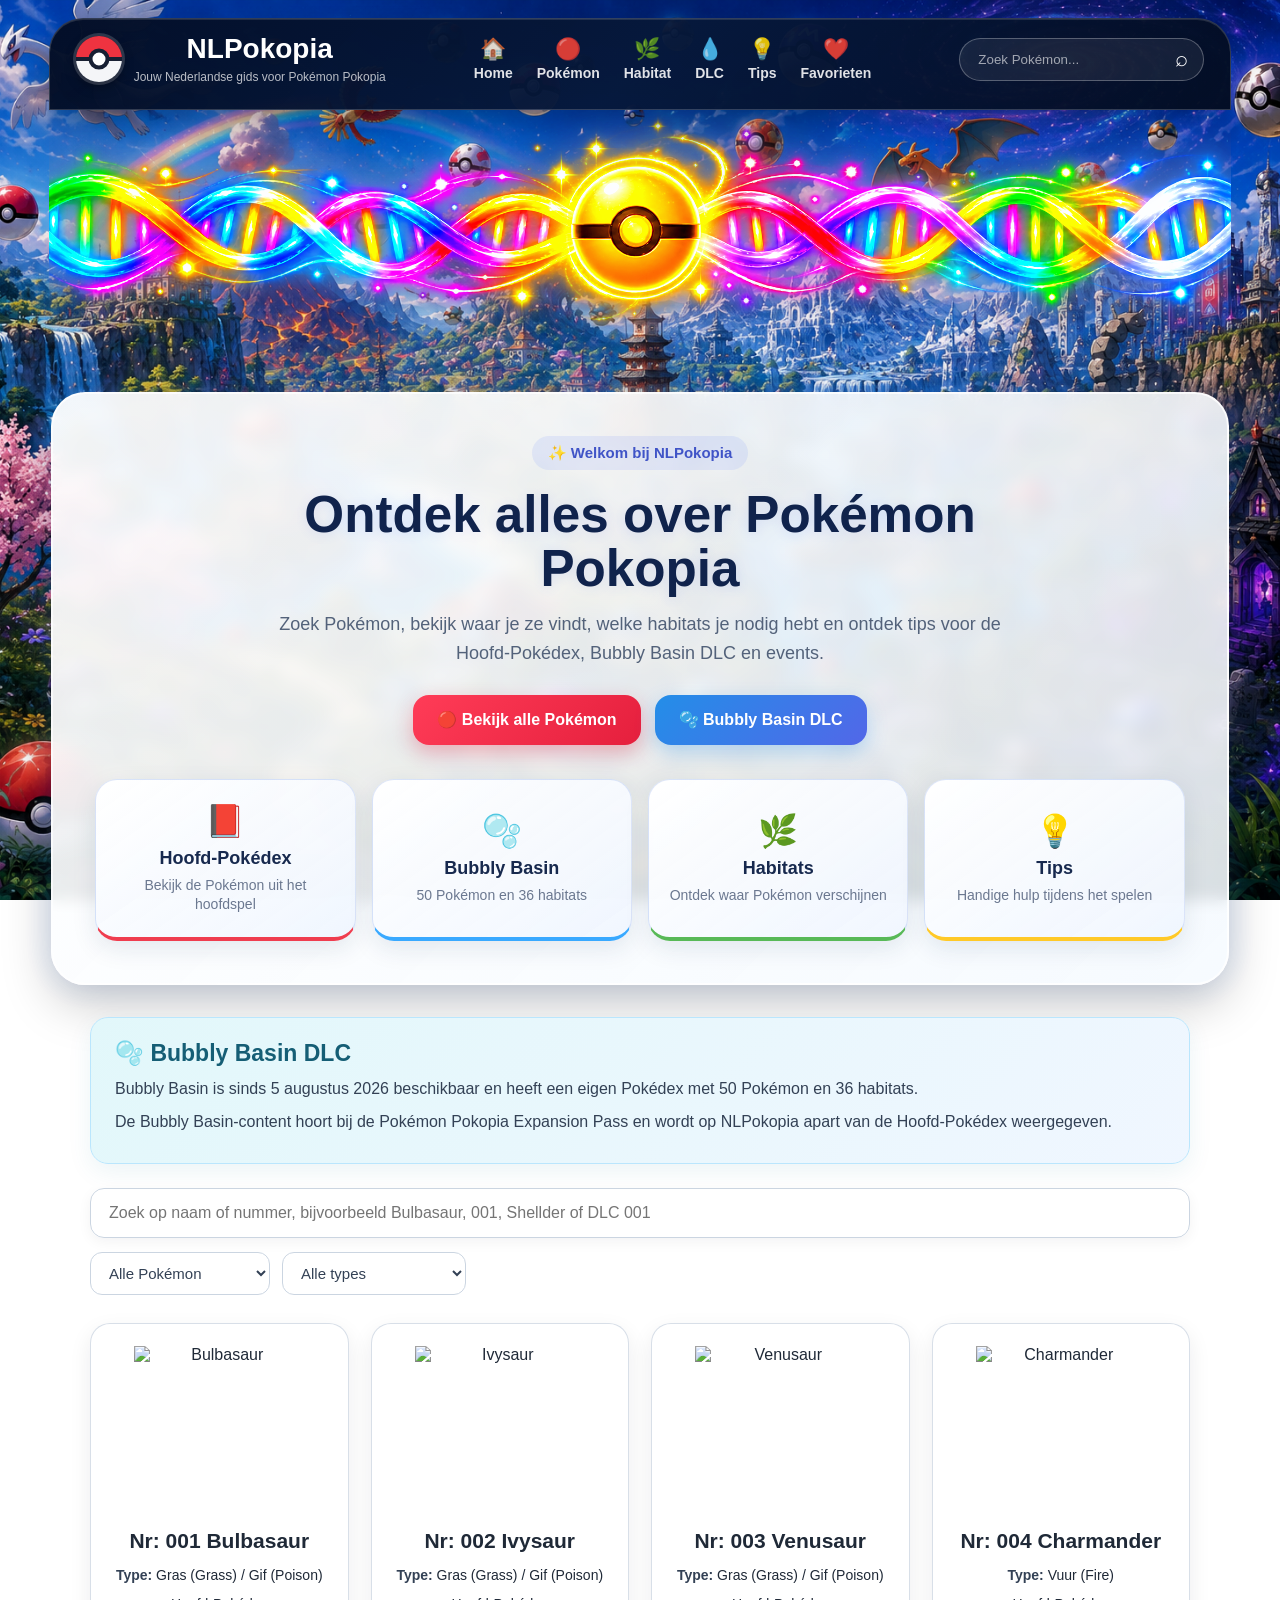
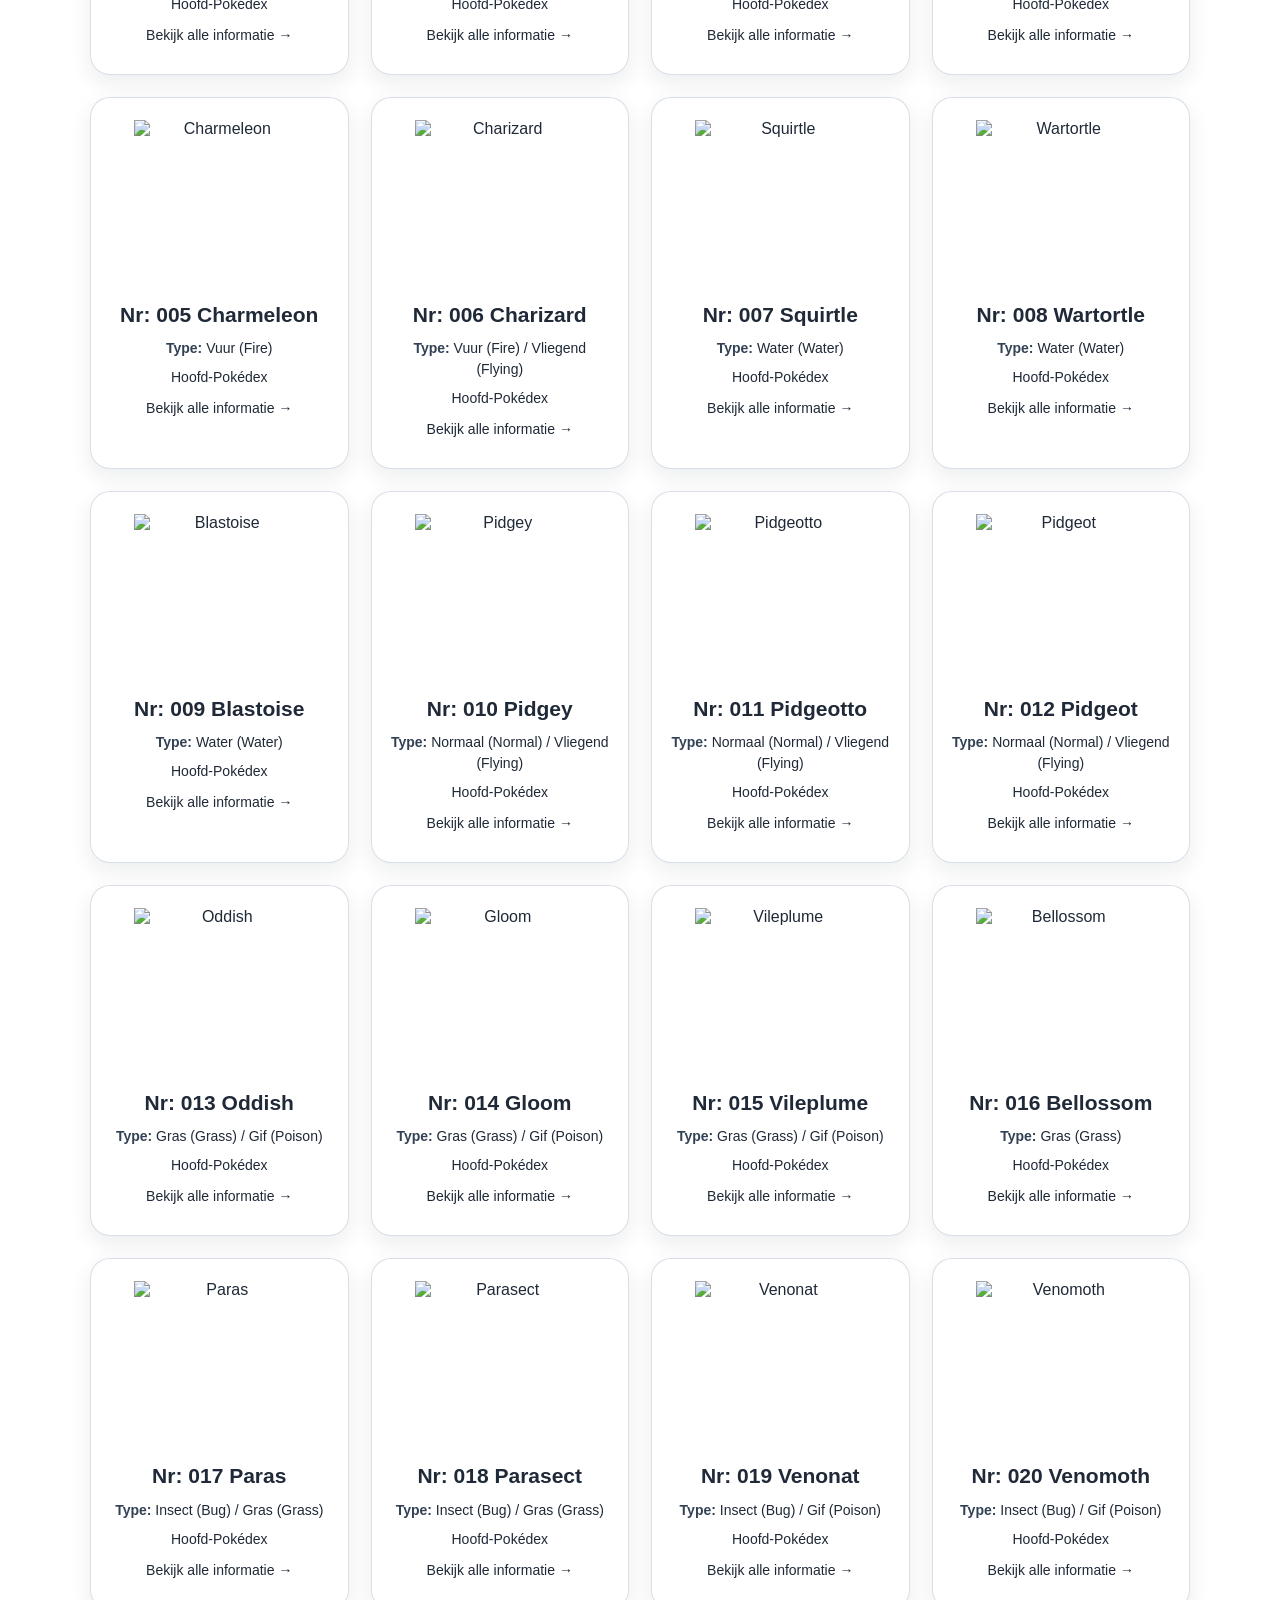
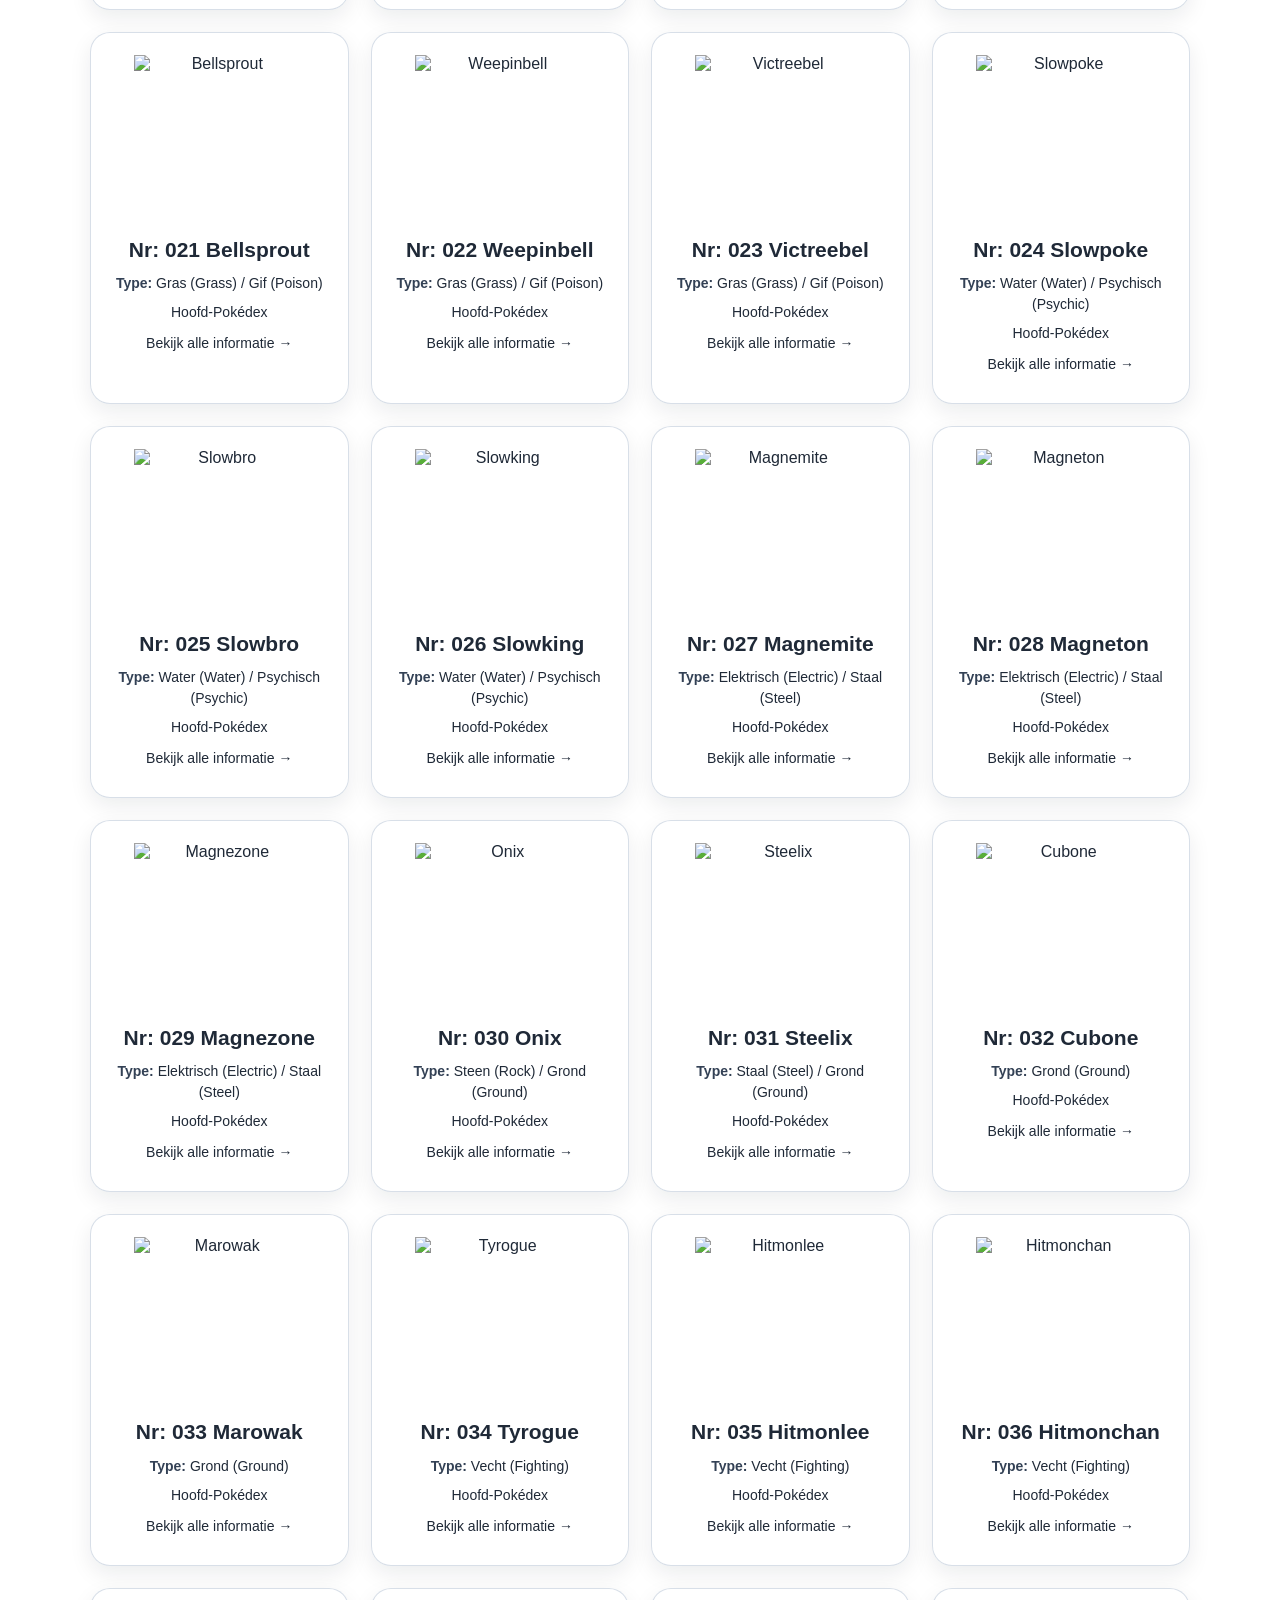
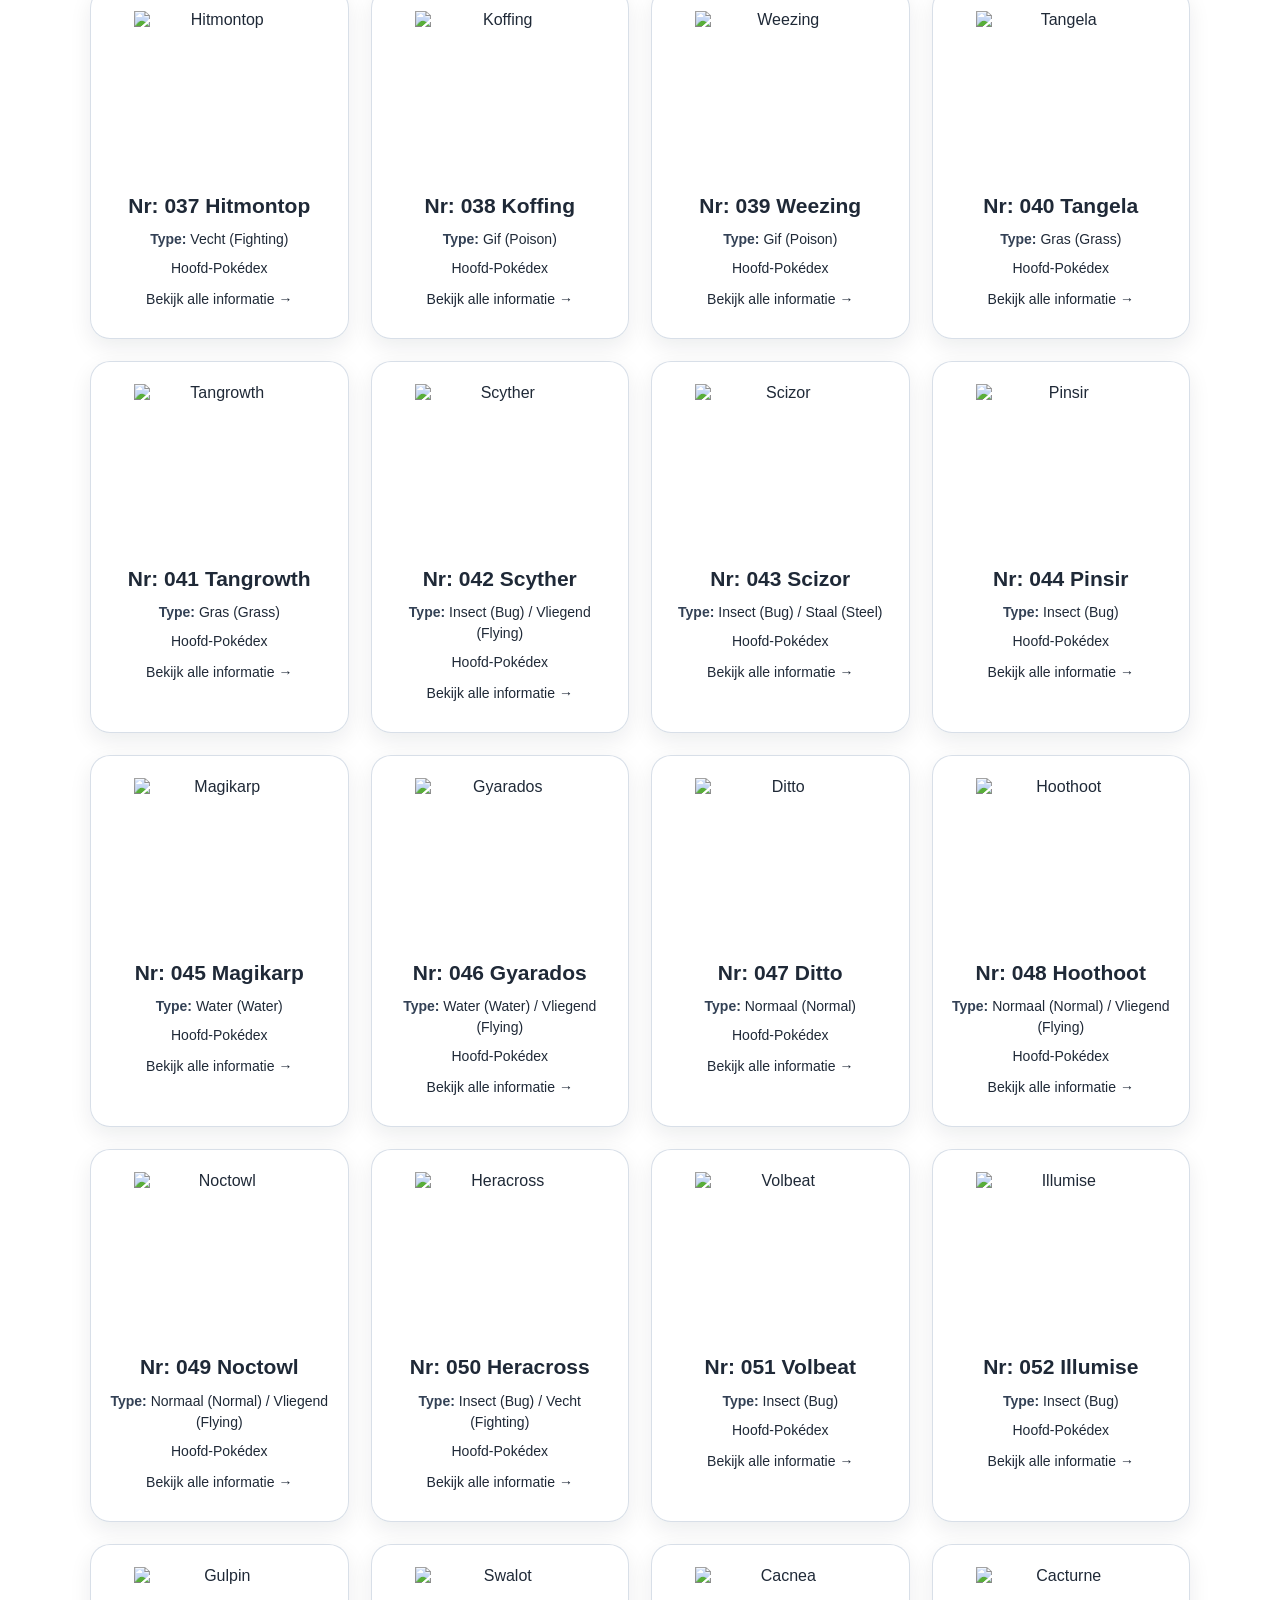
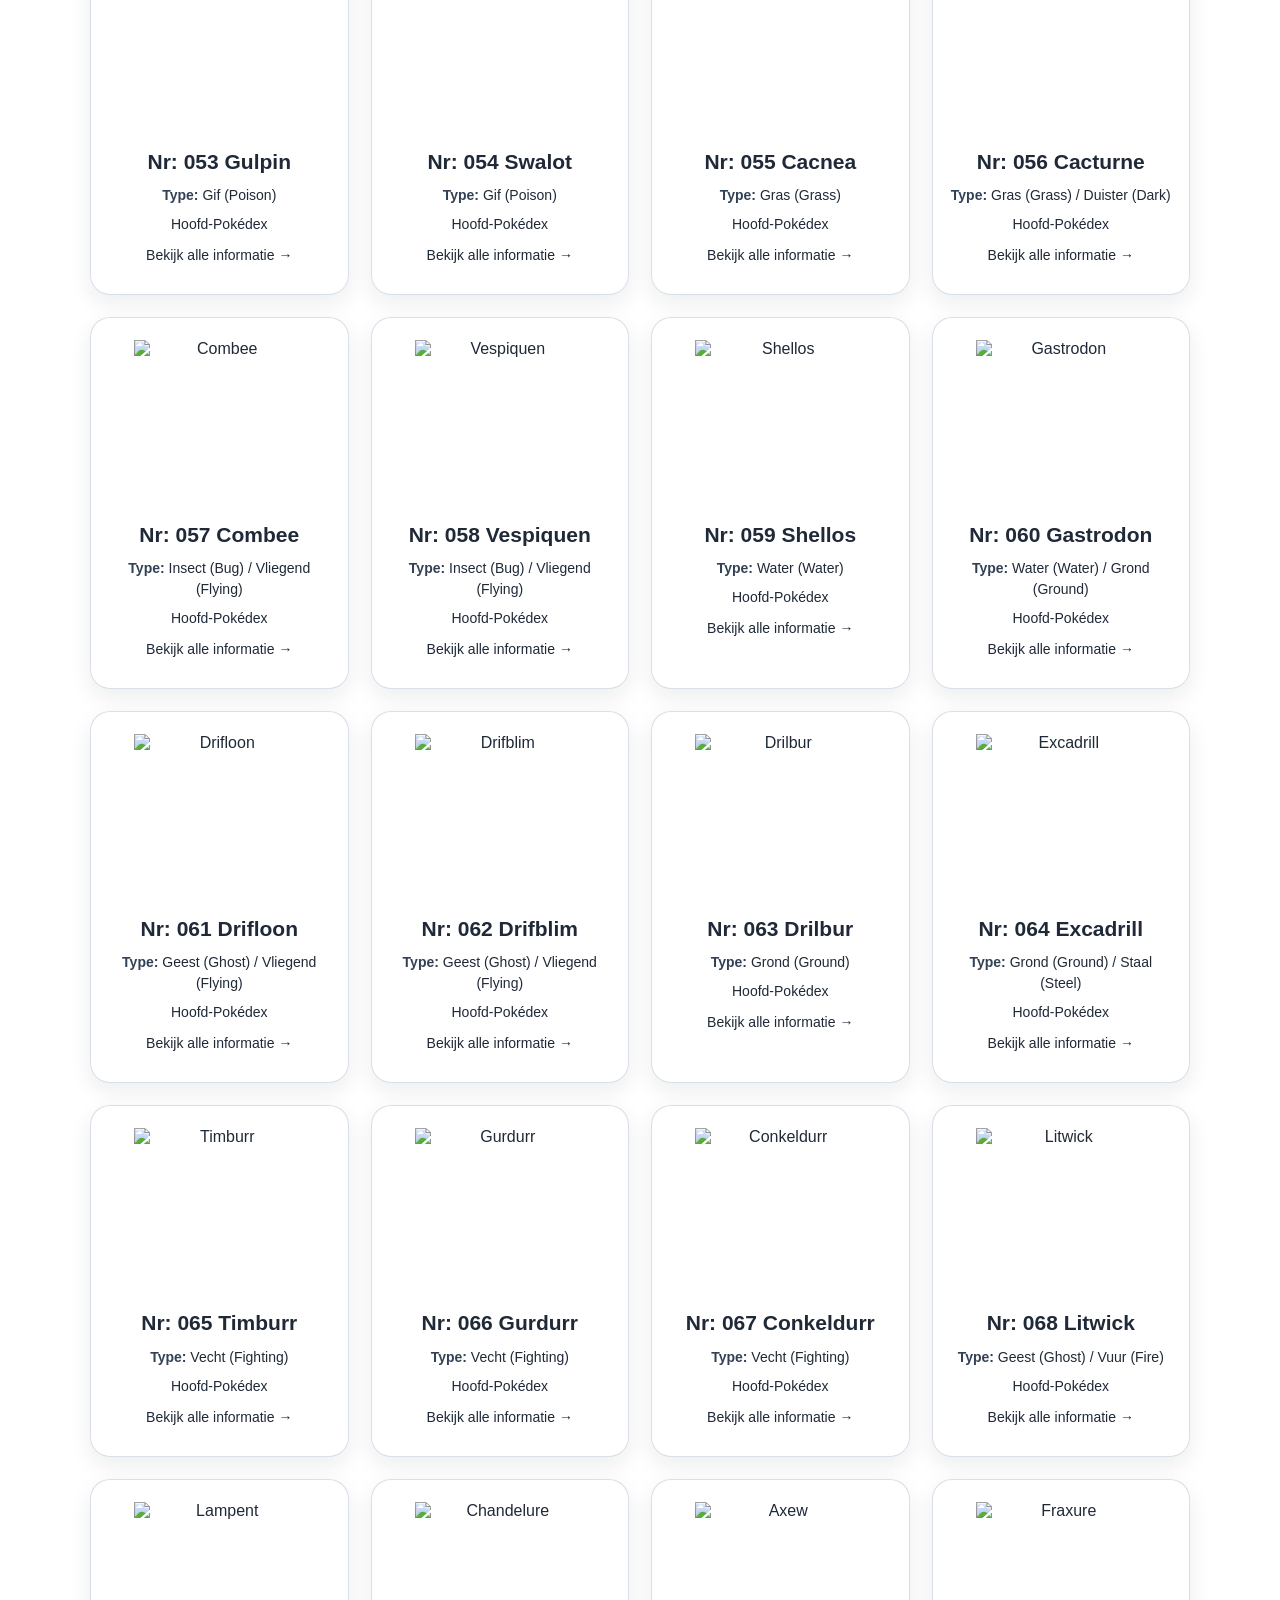
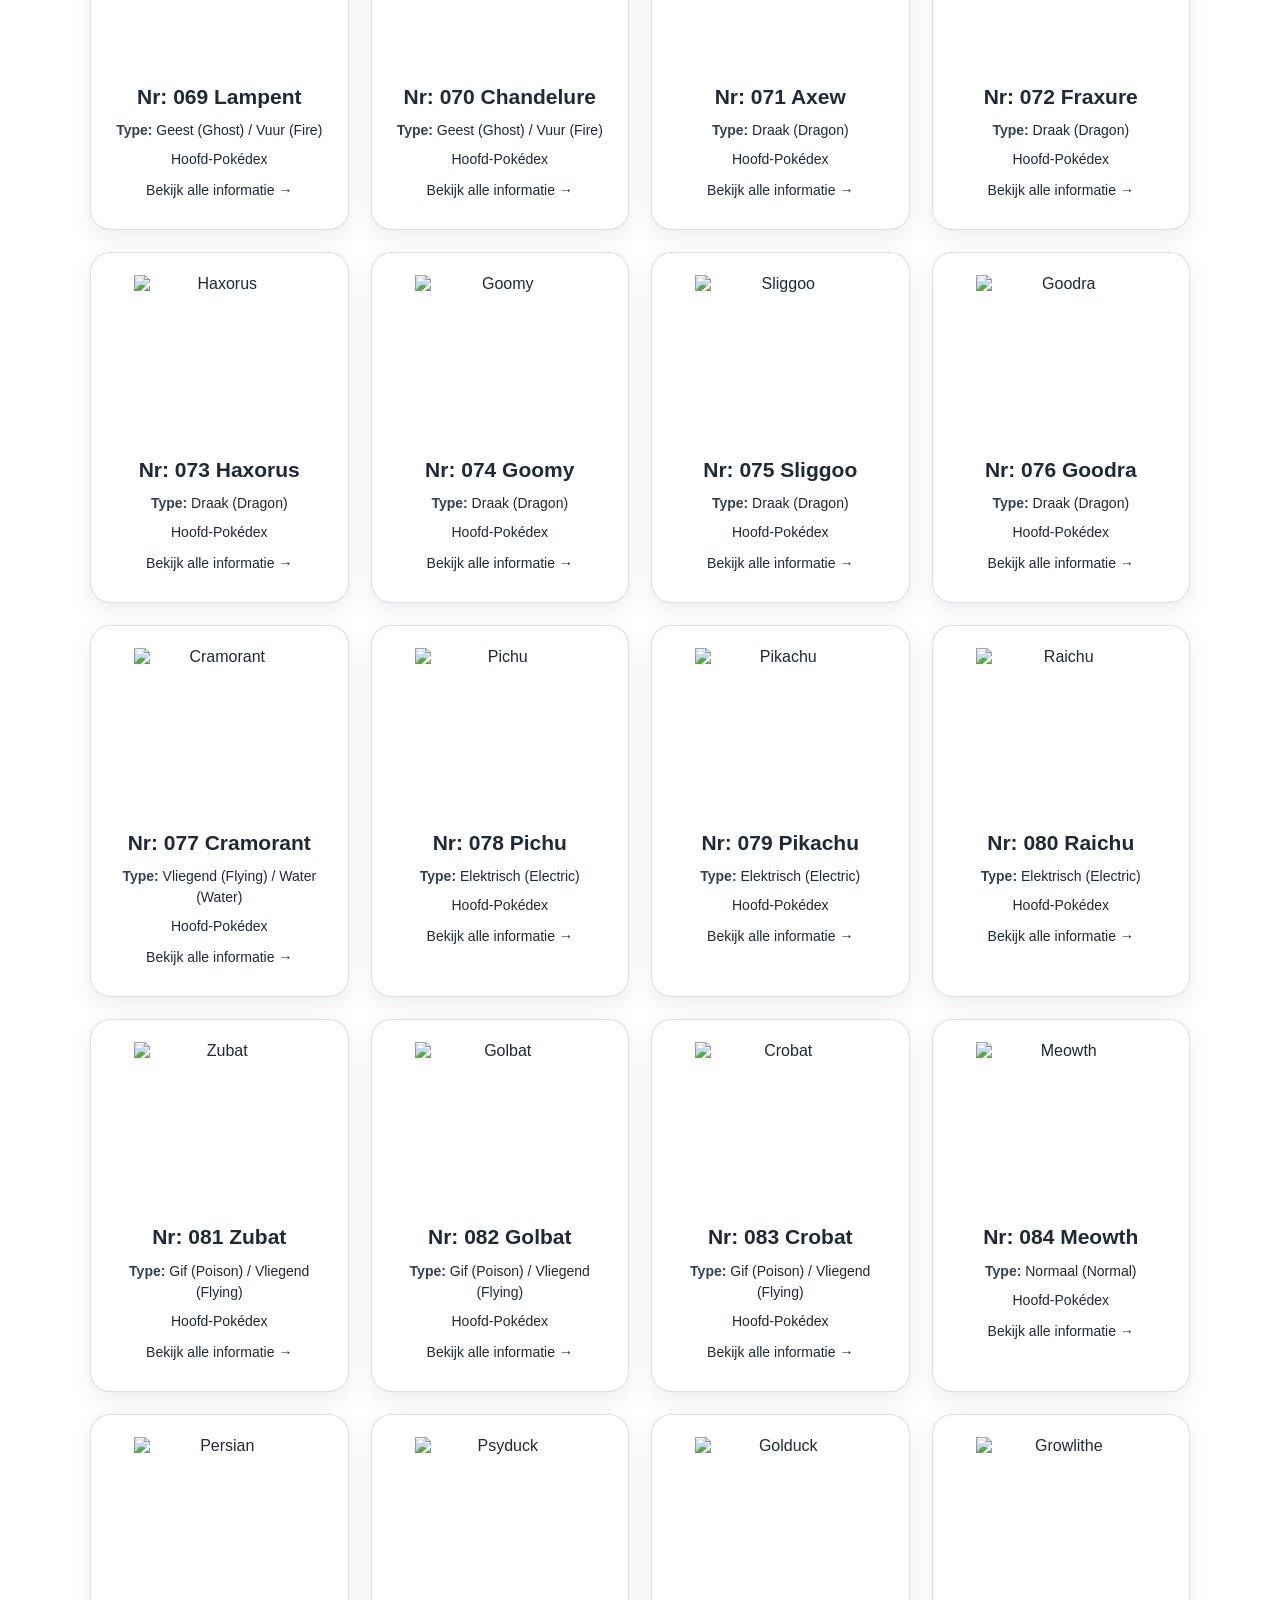
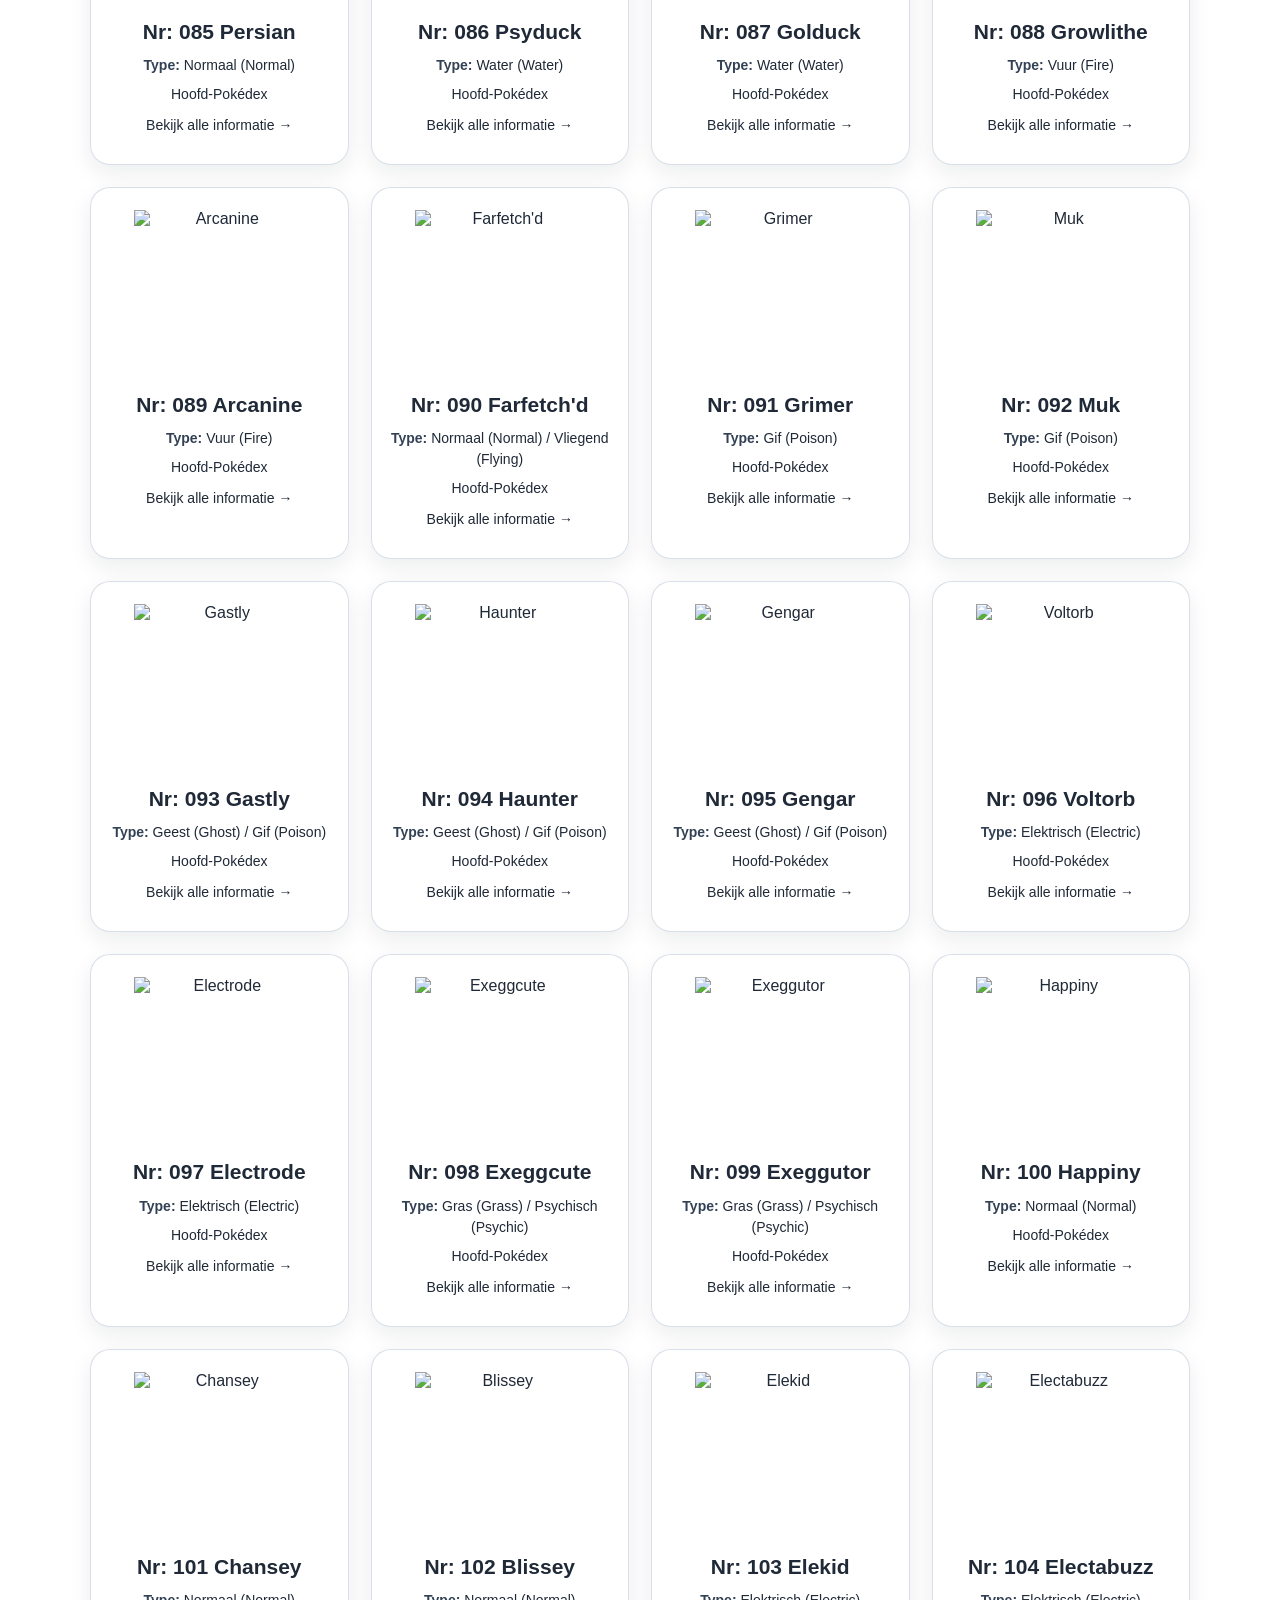
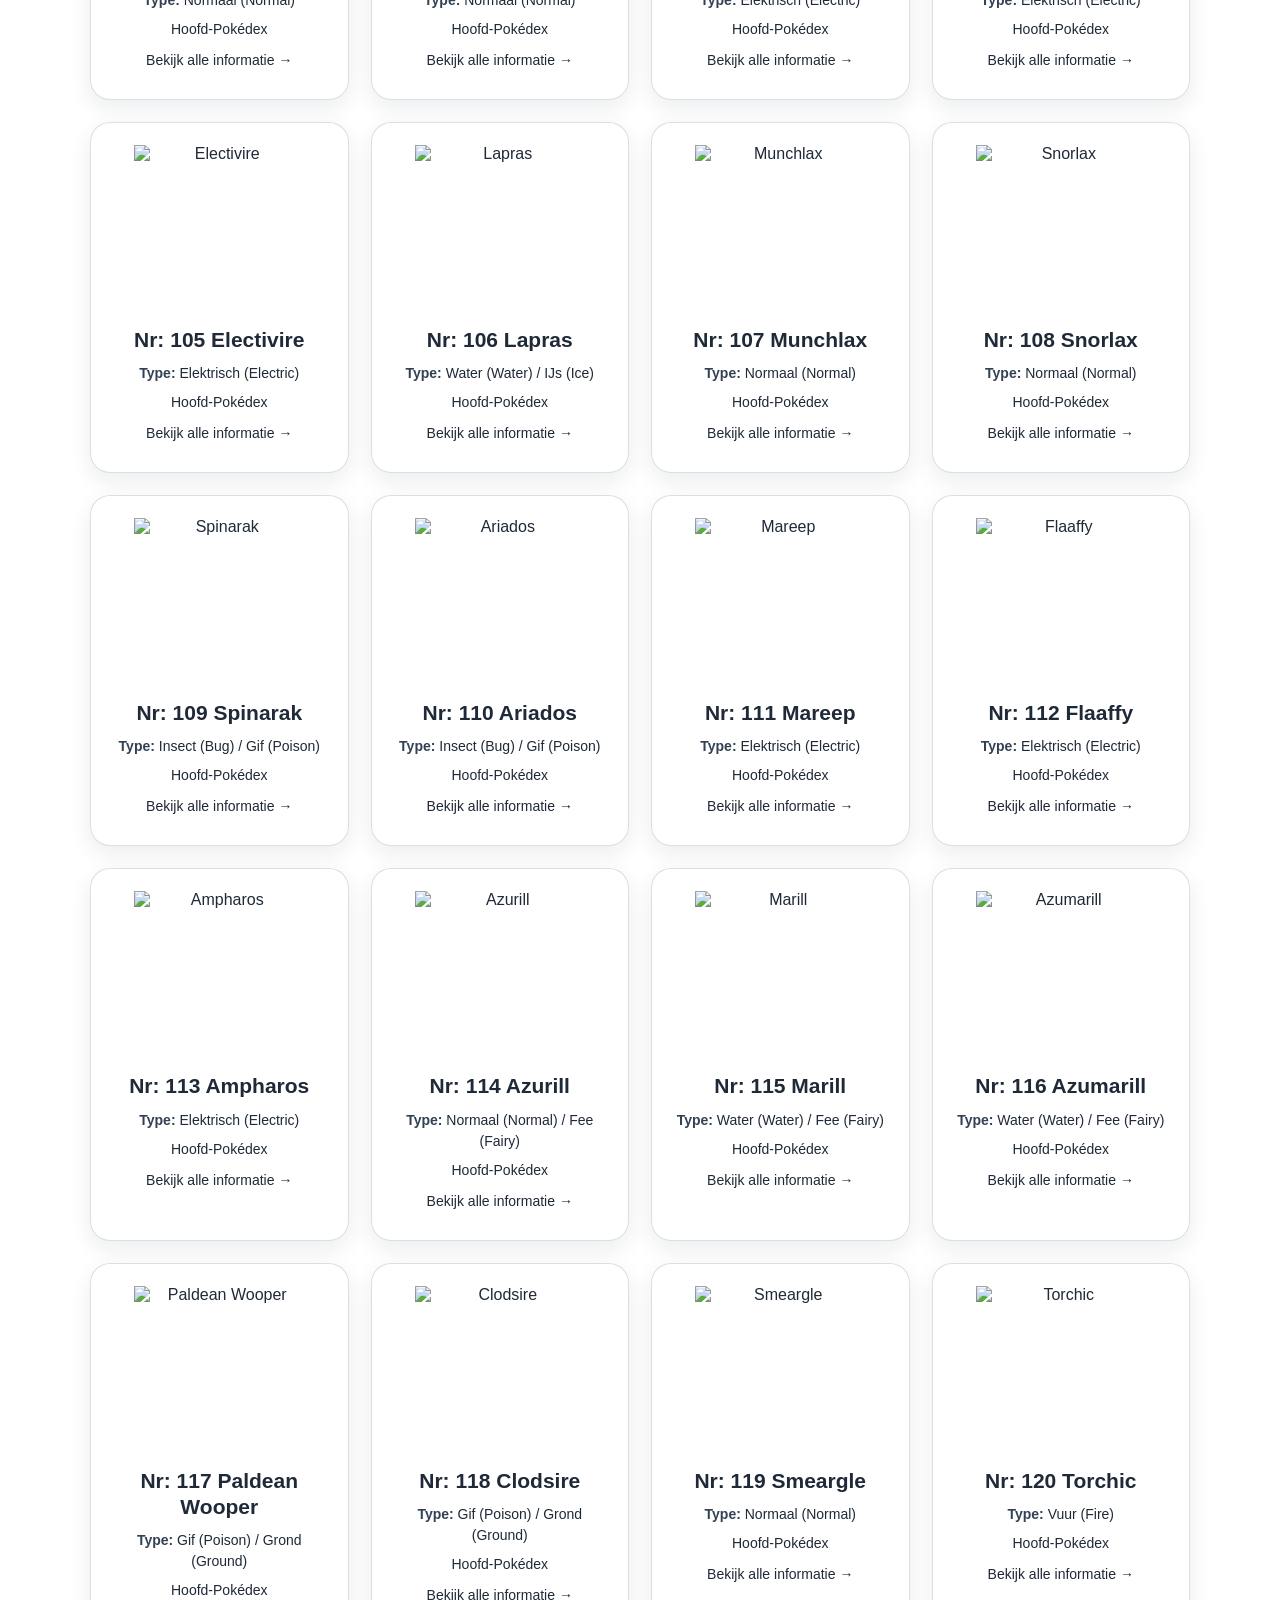
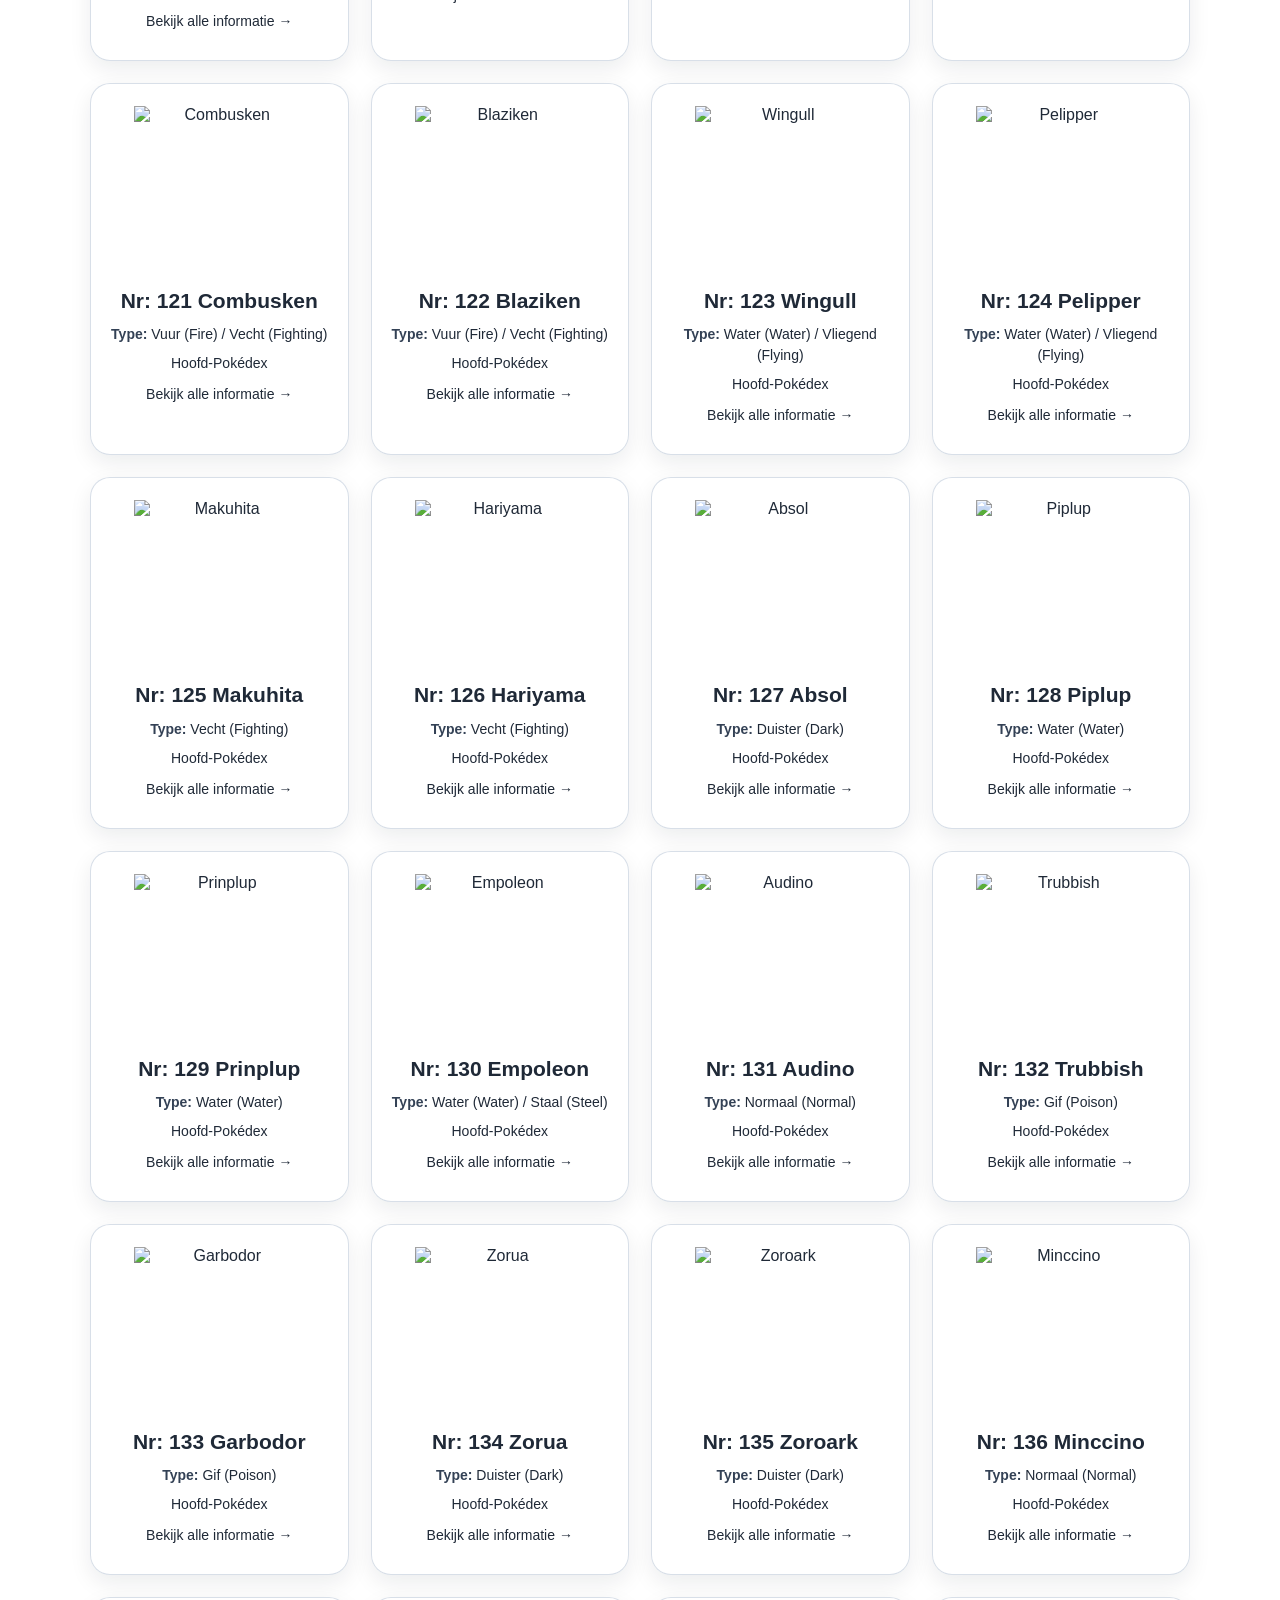
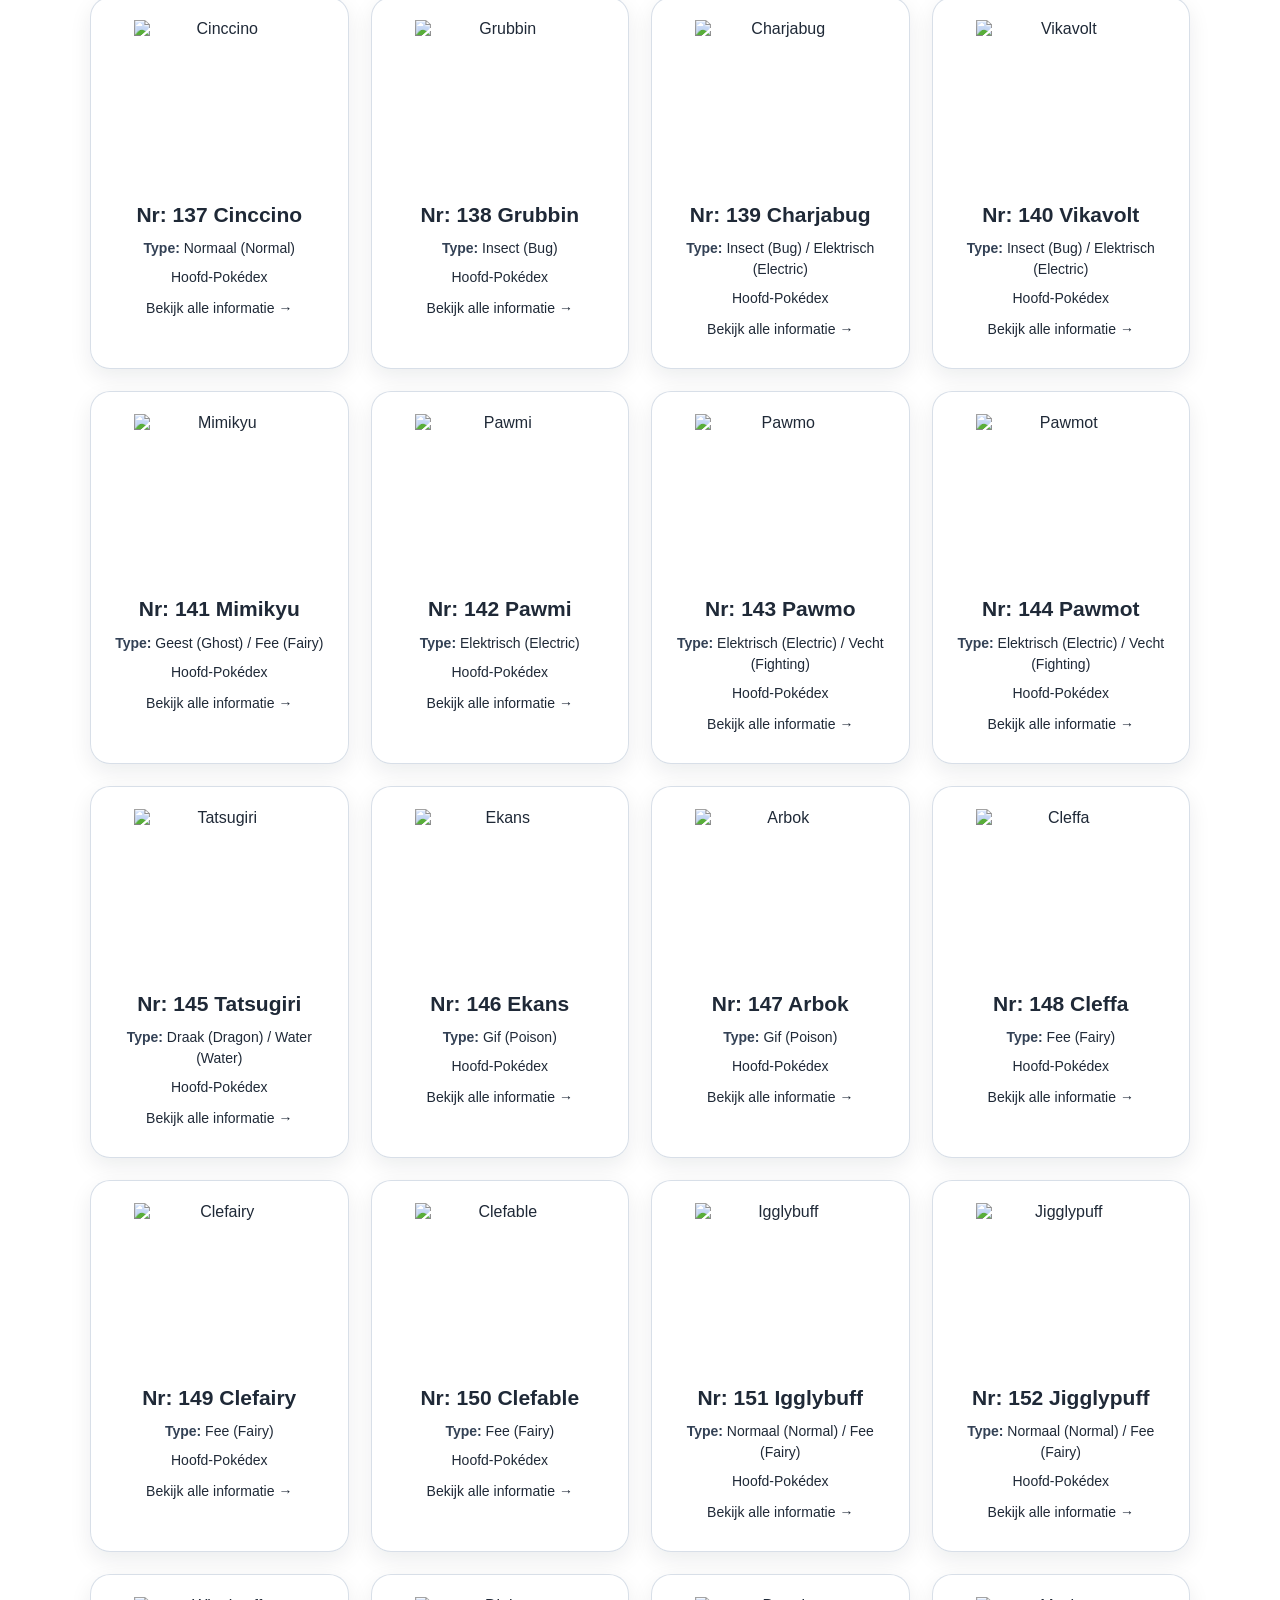
==== commit 038f562a: "Update index.html" ====
--- a/index.html
+++ b/index.html
@@ -15,26 +15,6 @@
 </head>
 
 <body>
-
-    <!-- DECORATIEVE BALLEN ACHTERGROND -->
-
-    <div class="ball-background" aria-hidden="true">
-
-        <span class="decor-ball ball-1"></span>
-        <span class="decor-ball ball-2"></span>
-        <span class="decor-ball ball-3"></span>
-        <span class="decor-ball ball-4"></span>
-        <span class="decor-ball ball-5"></span>
-        <span class="decor-ball ball-6"></span>
-        <span class="decor-ball ball-7"></span>
-        <span class="decor-ball ball-8"></span>
-        <span class="decor-ball ball-9"></span>
-        <span class="decor-ball ball-10"></span>
-        <span class="decor-ball ball-11"></span>
-        <span class="decor-ball ball-12"></span>
-
-    </div>
-
 
 <header class="main-header">
 
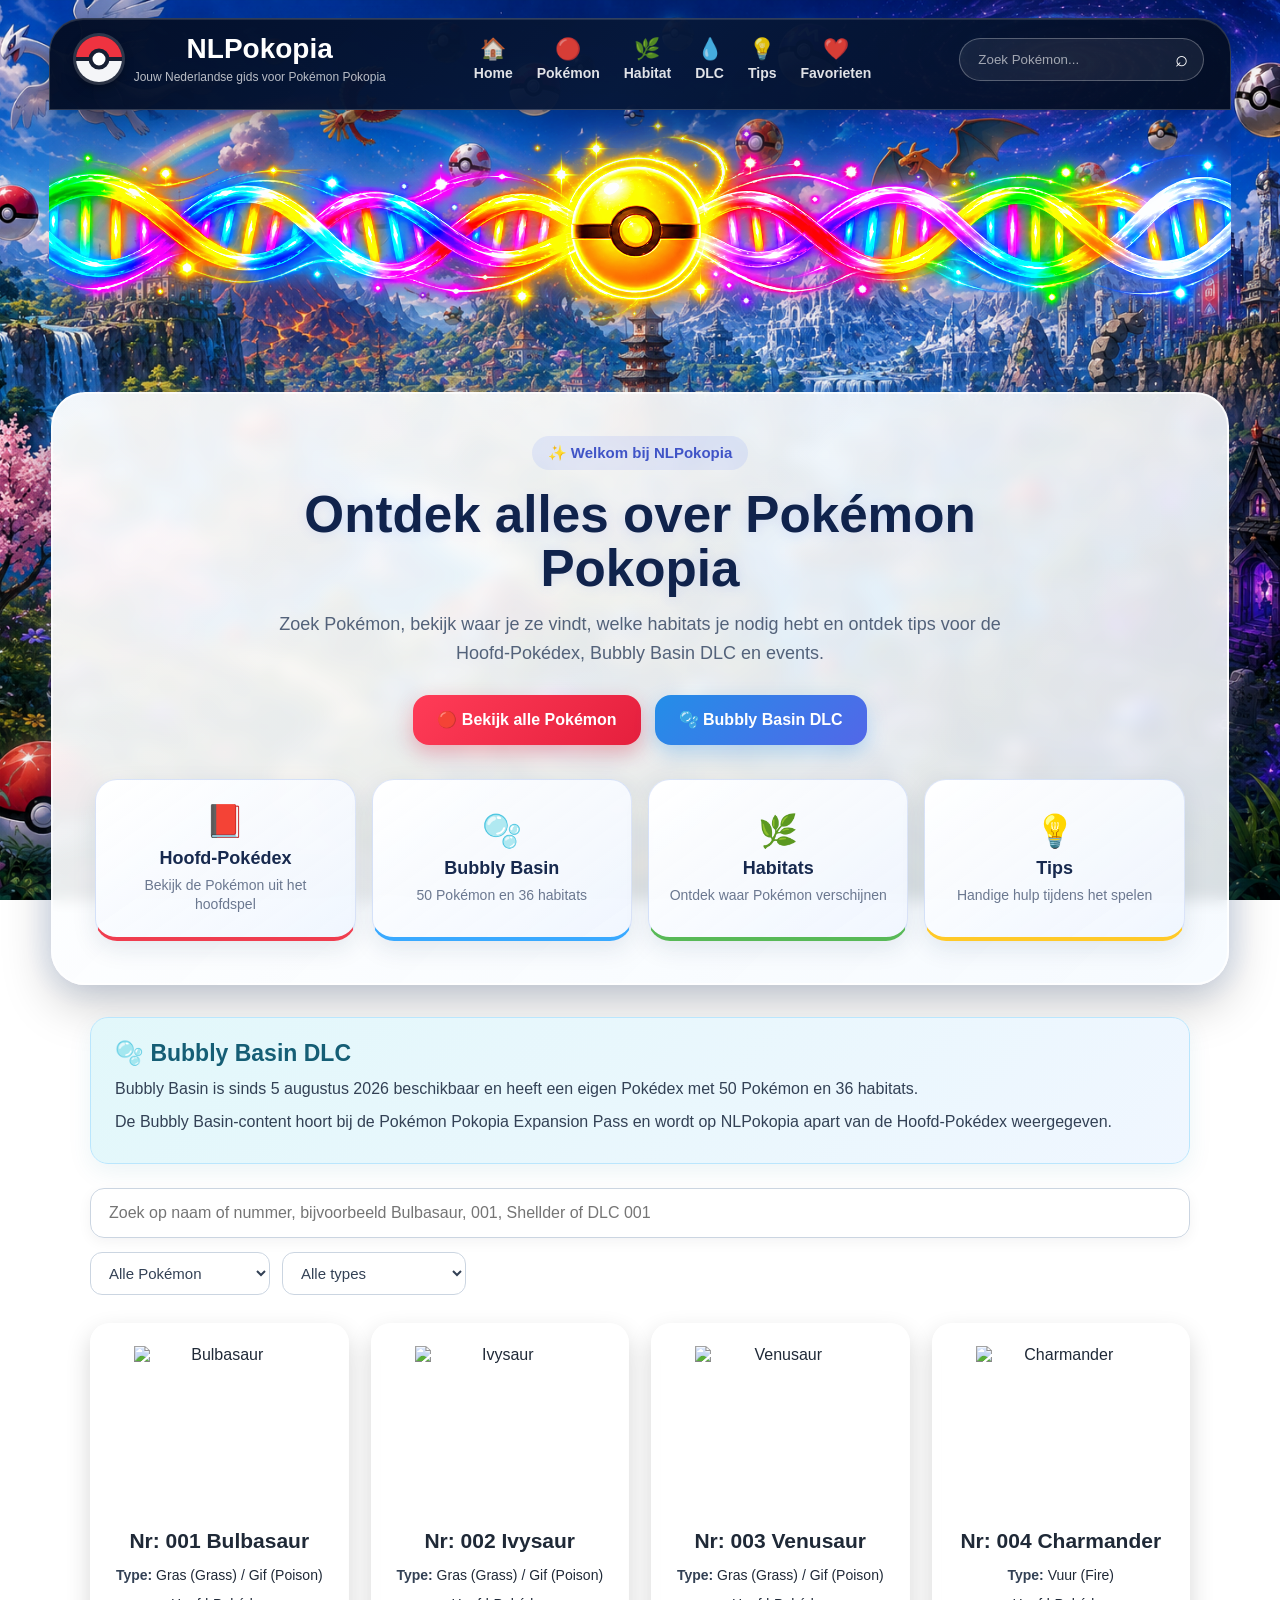
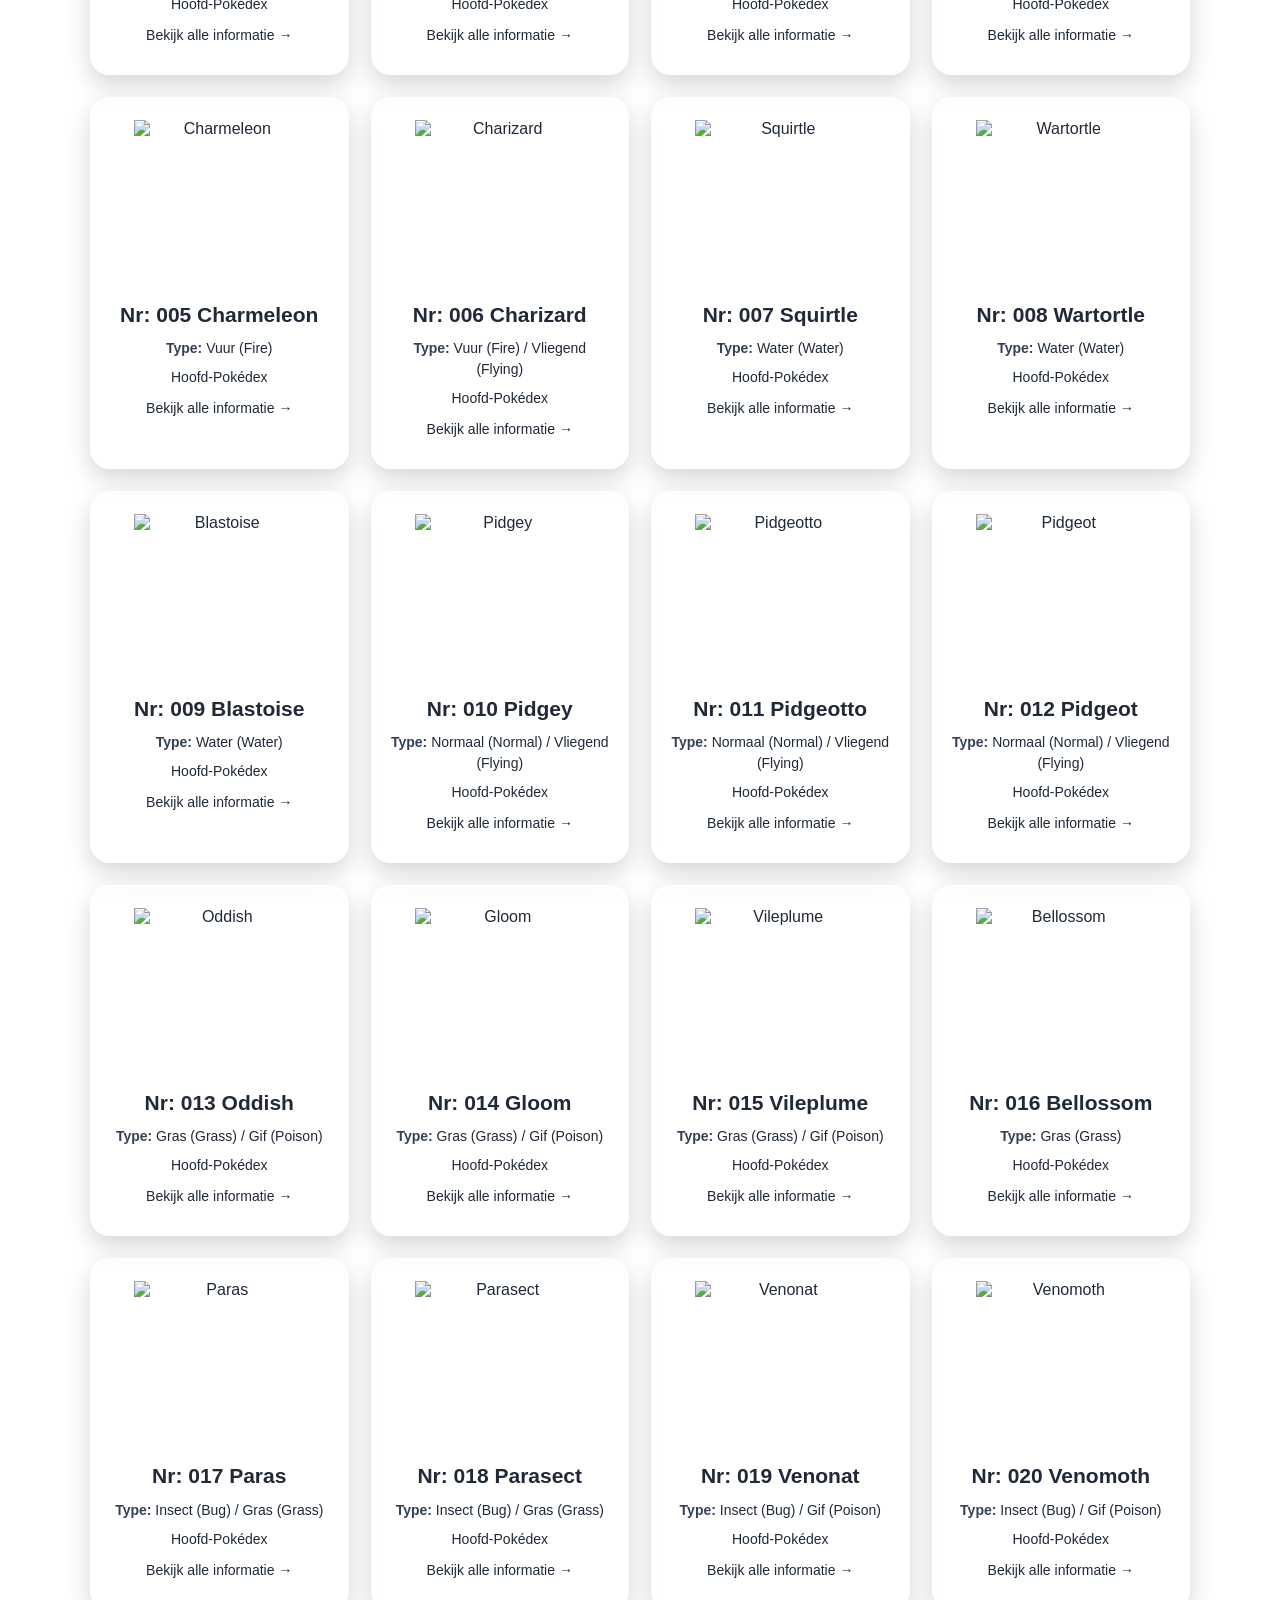
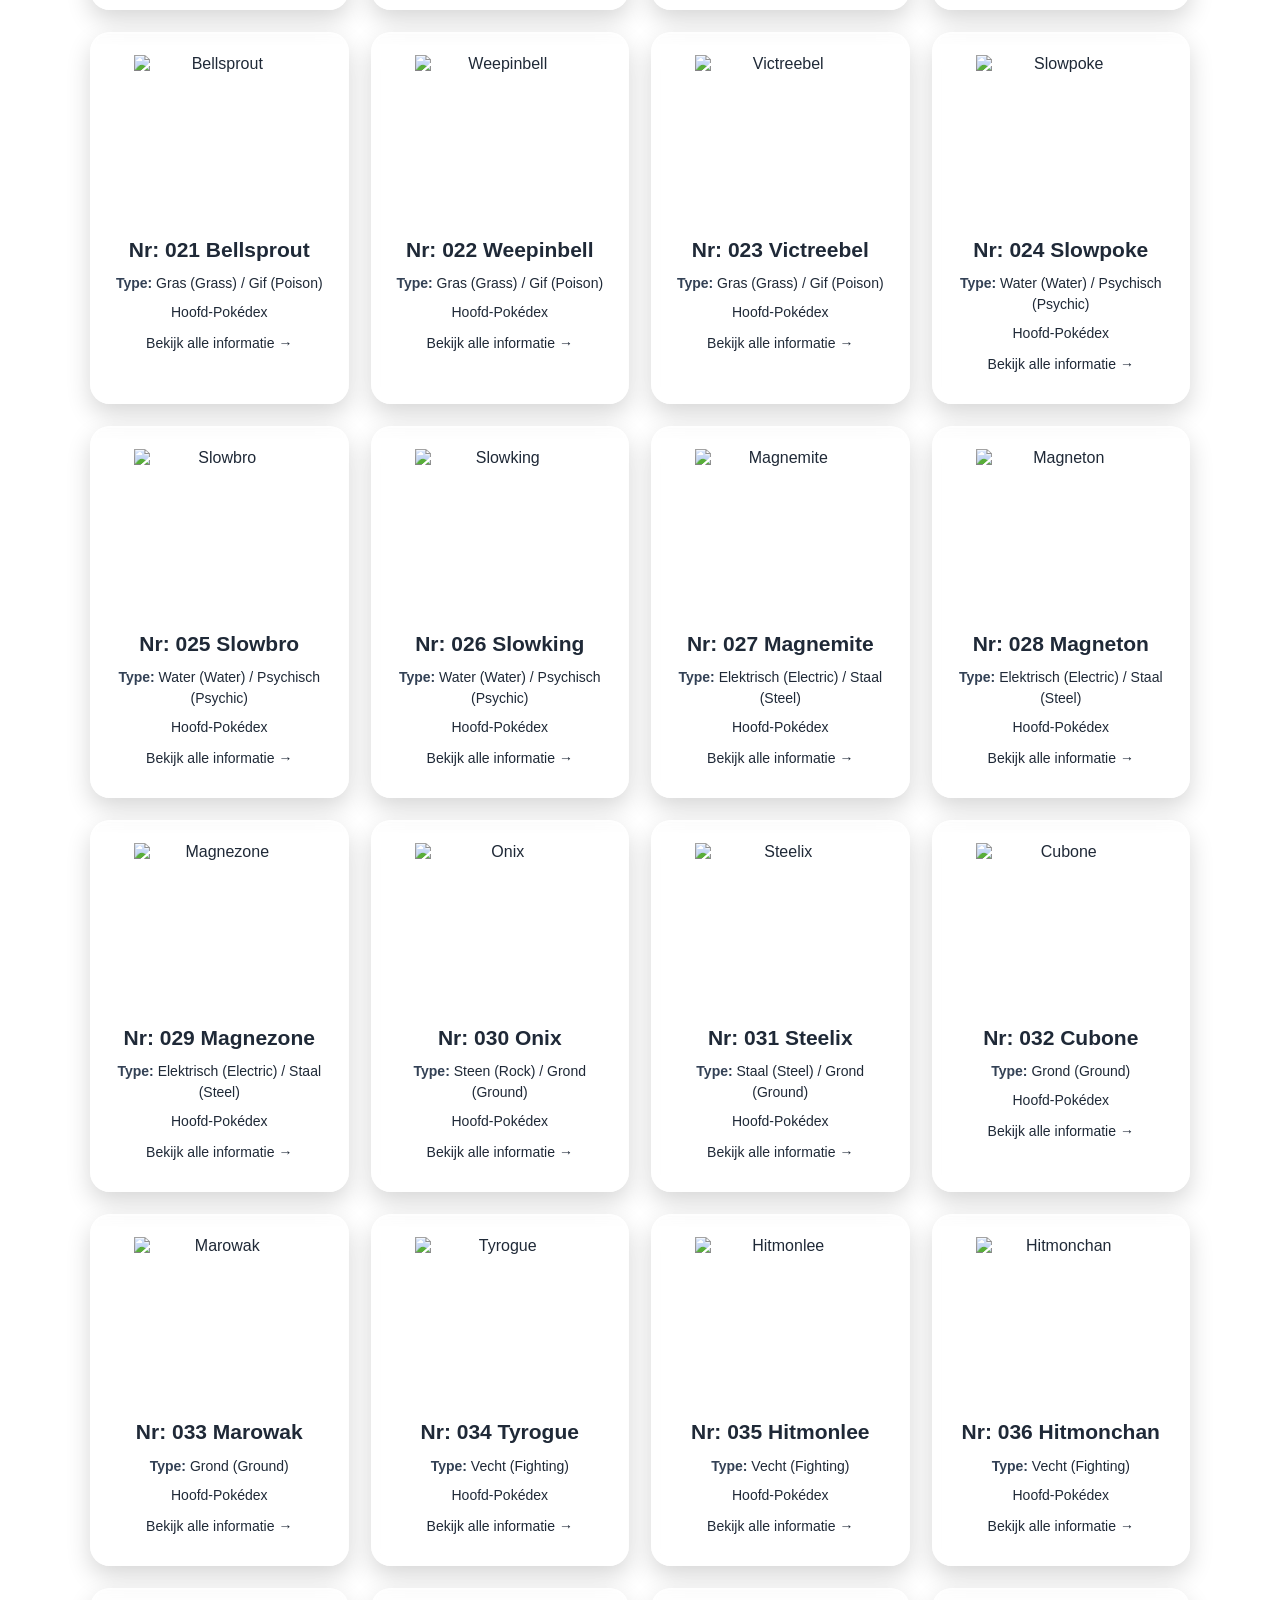
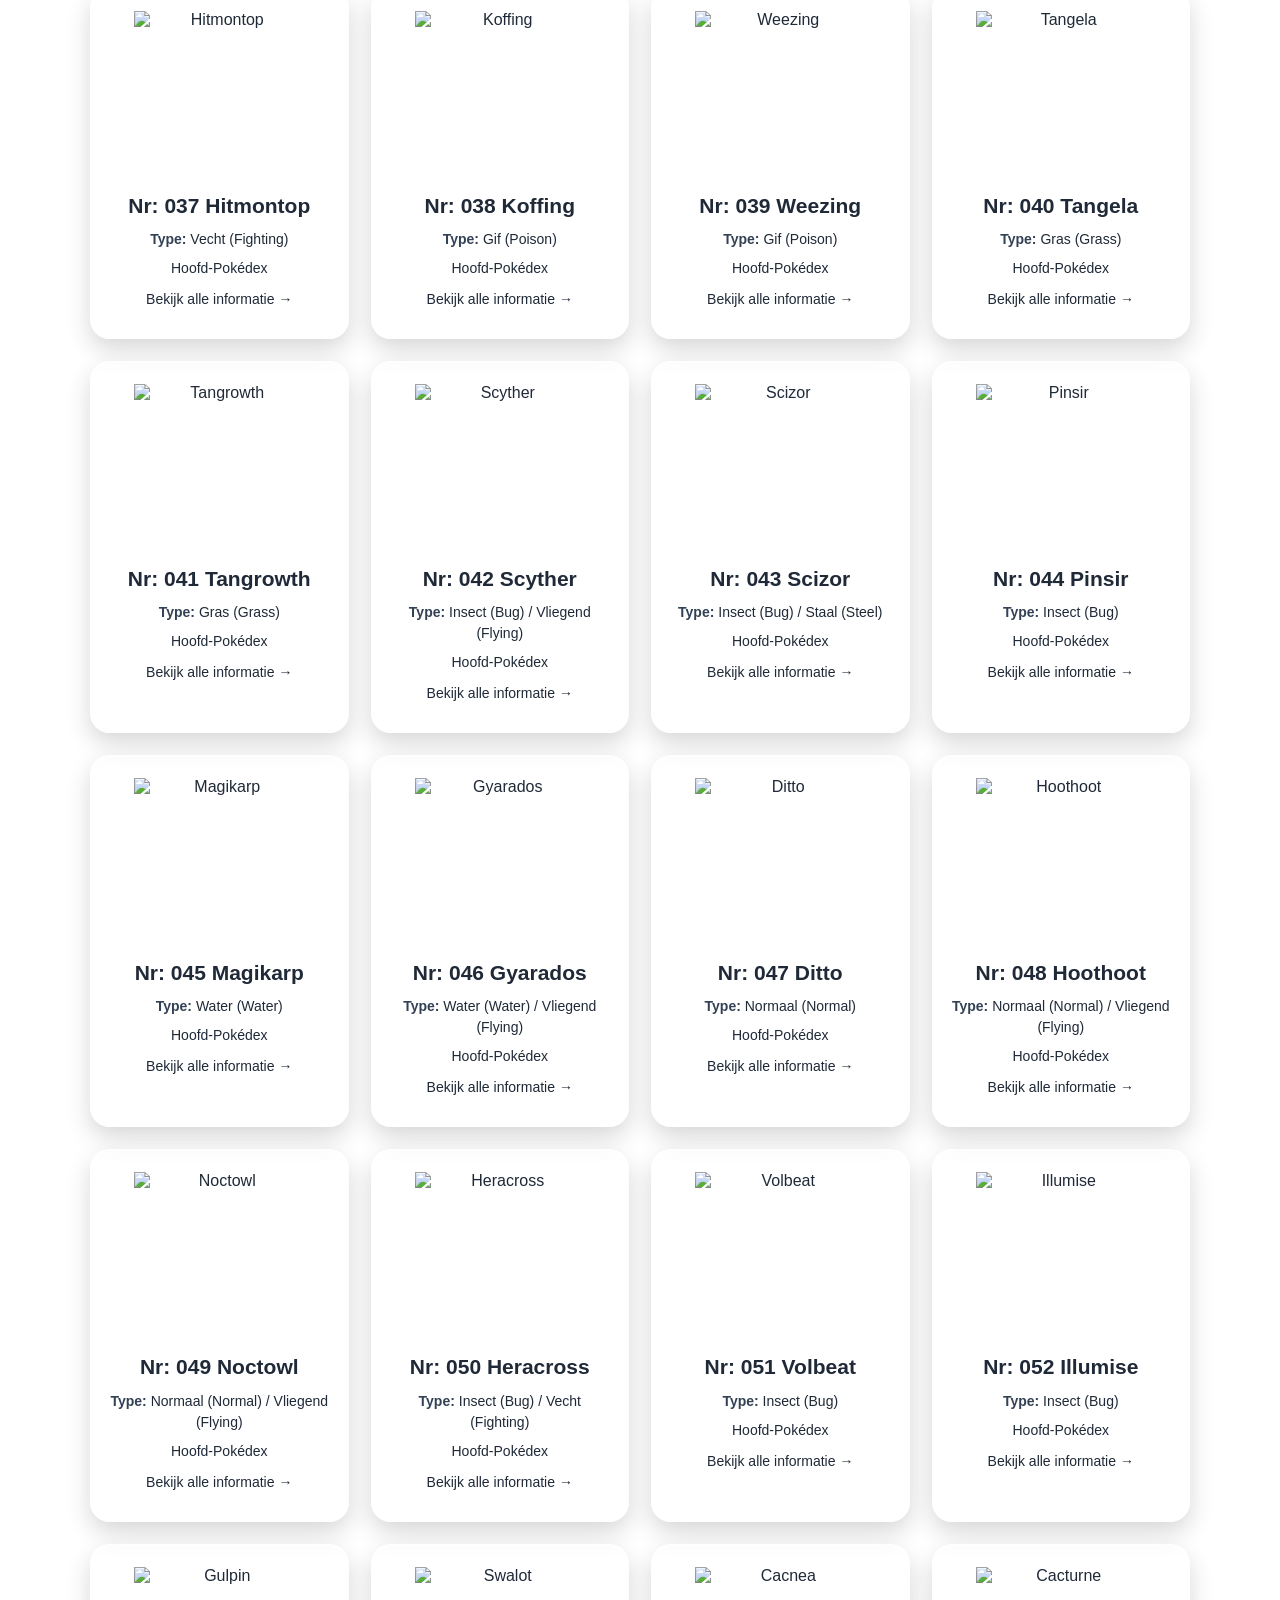
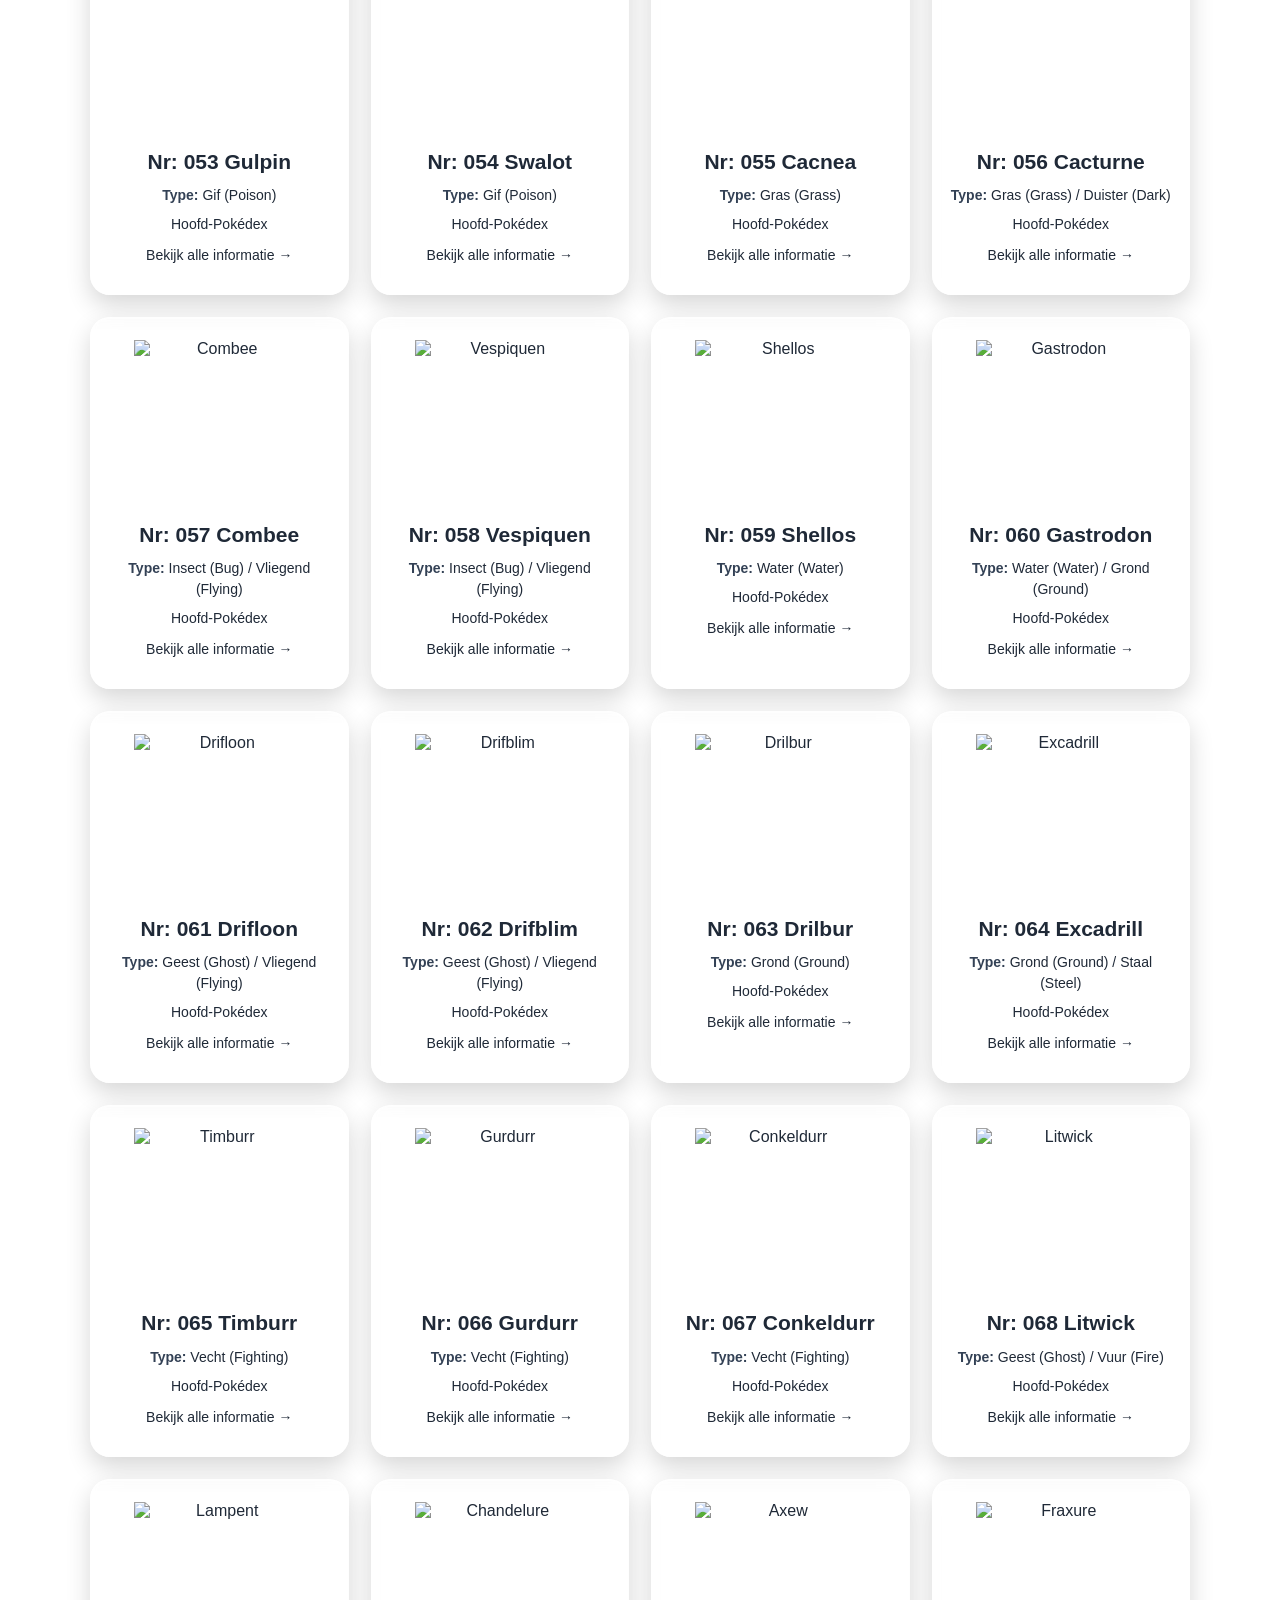
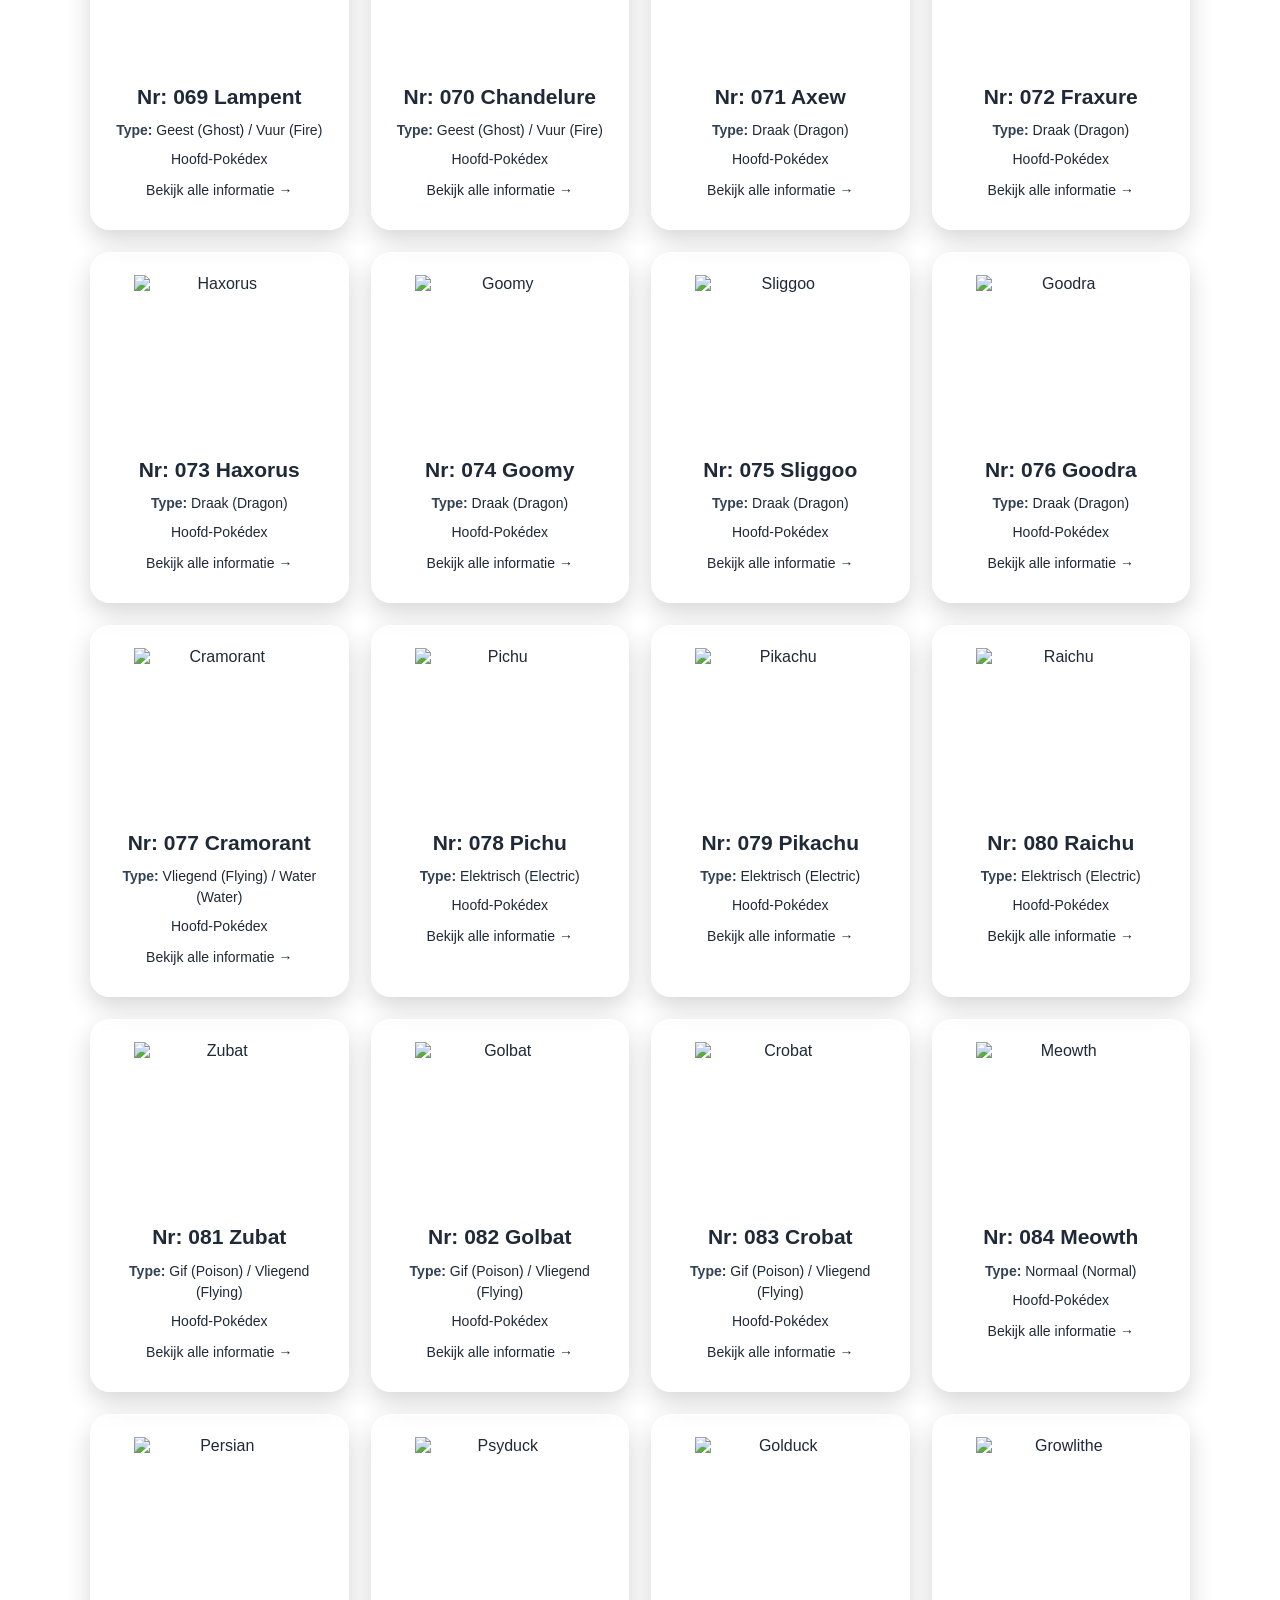
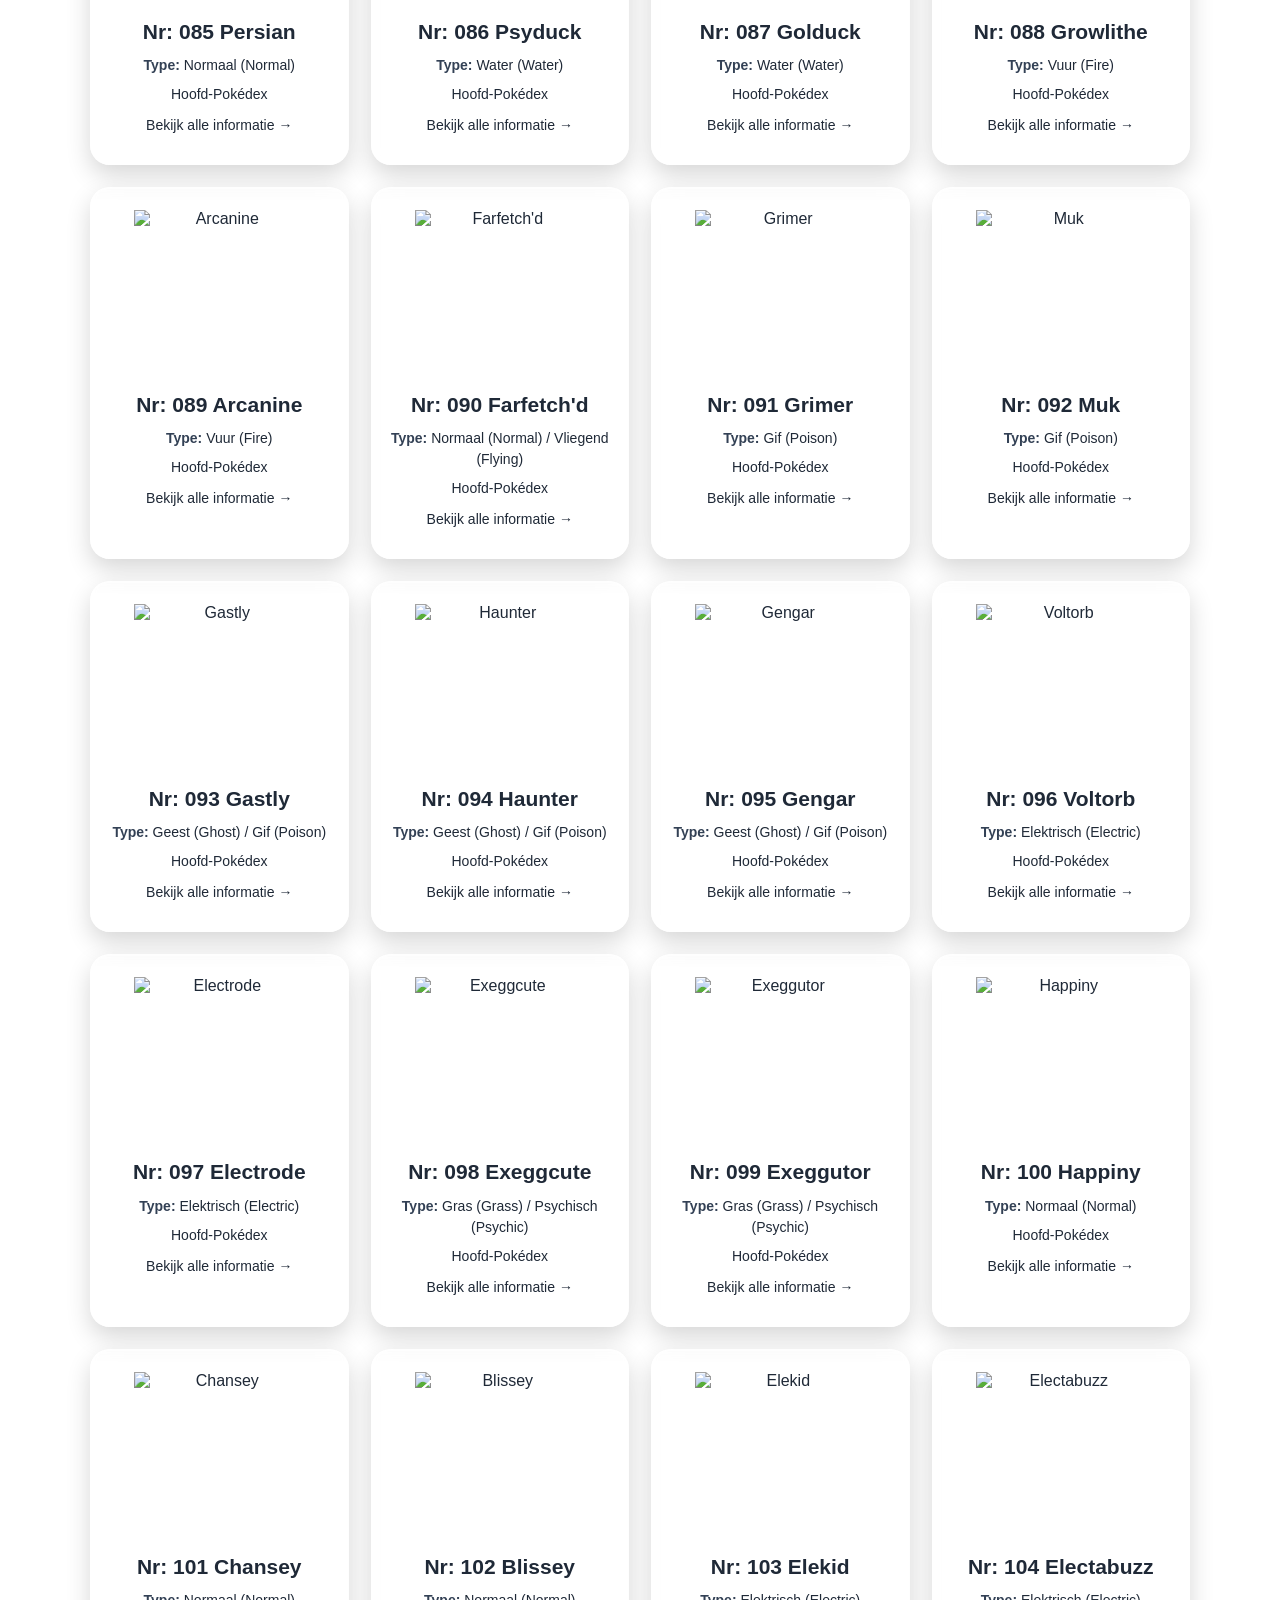
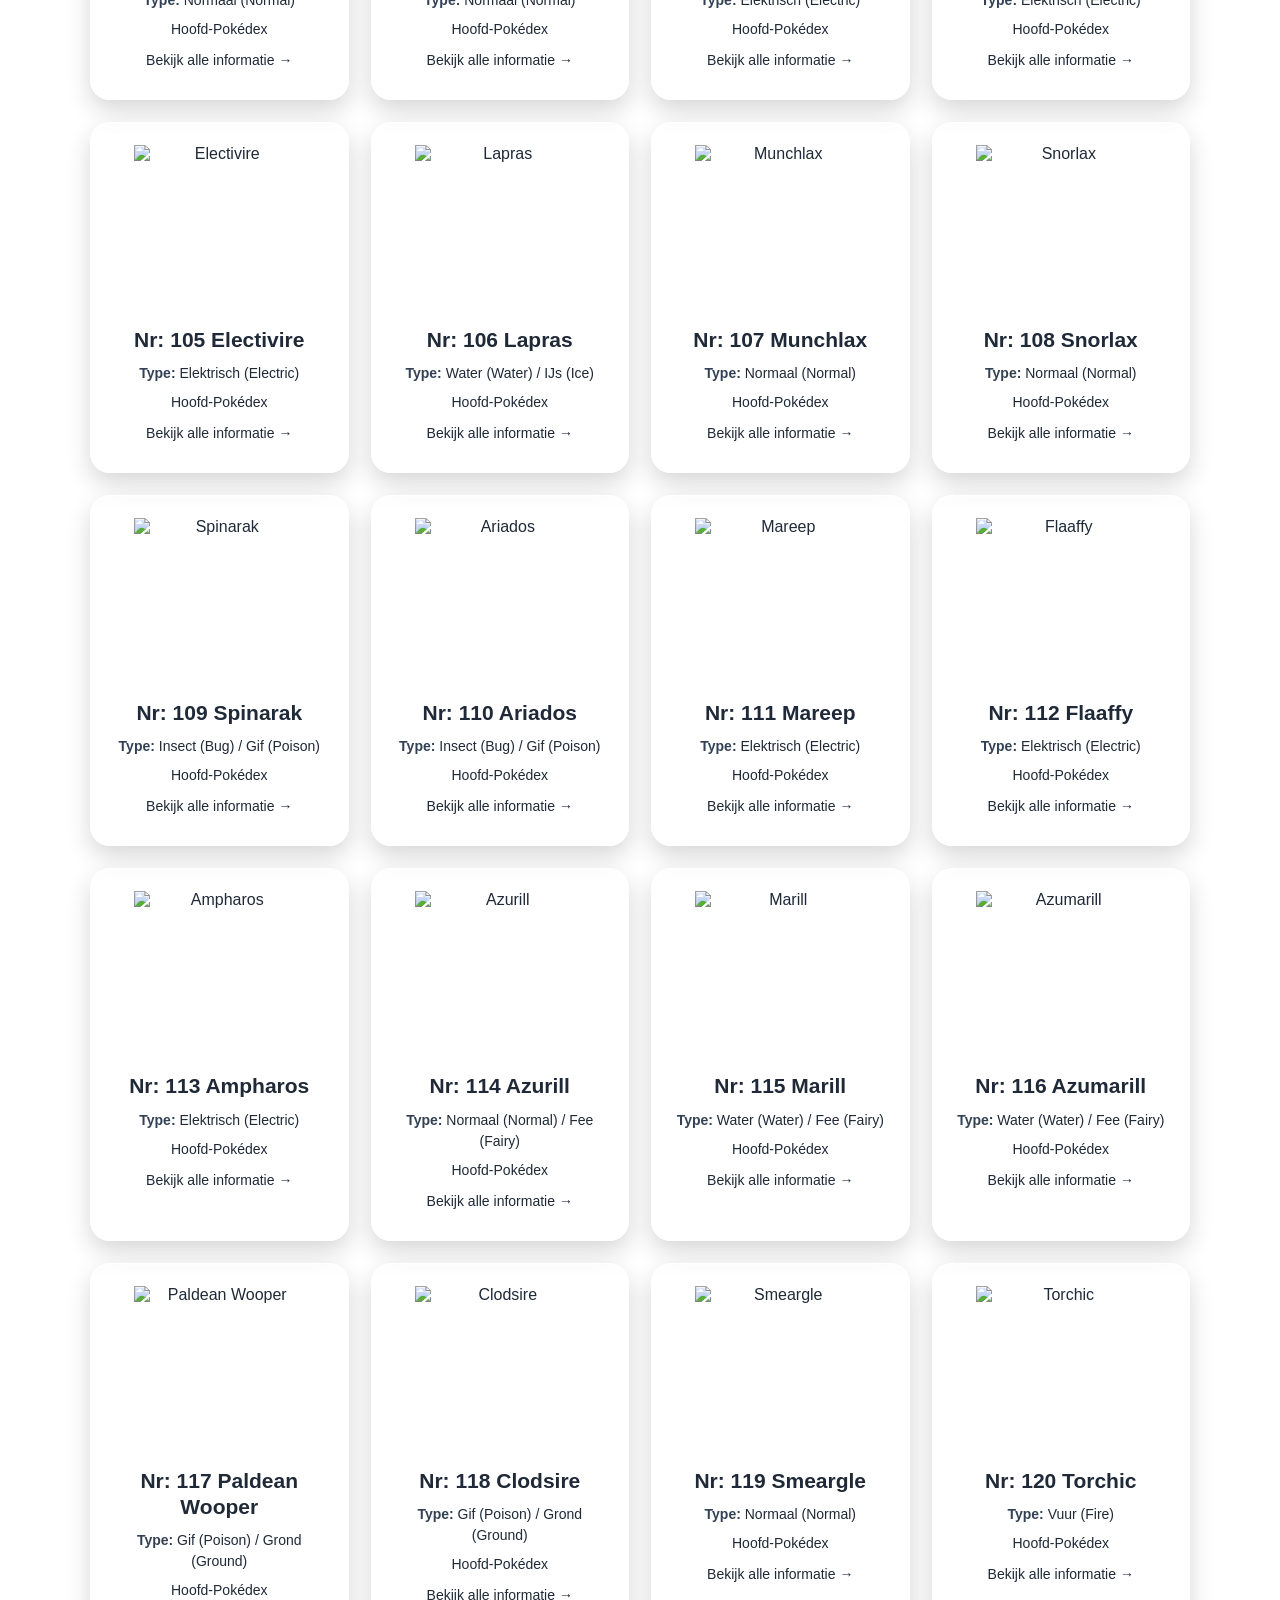
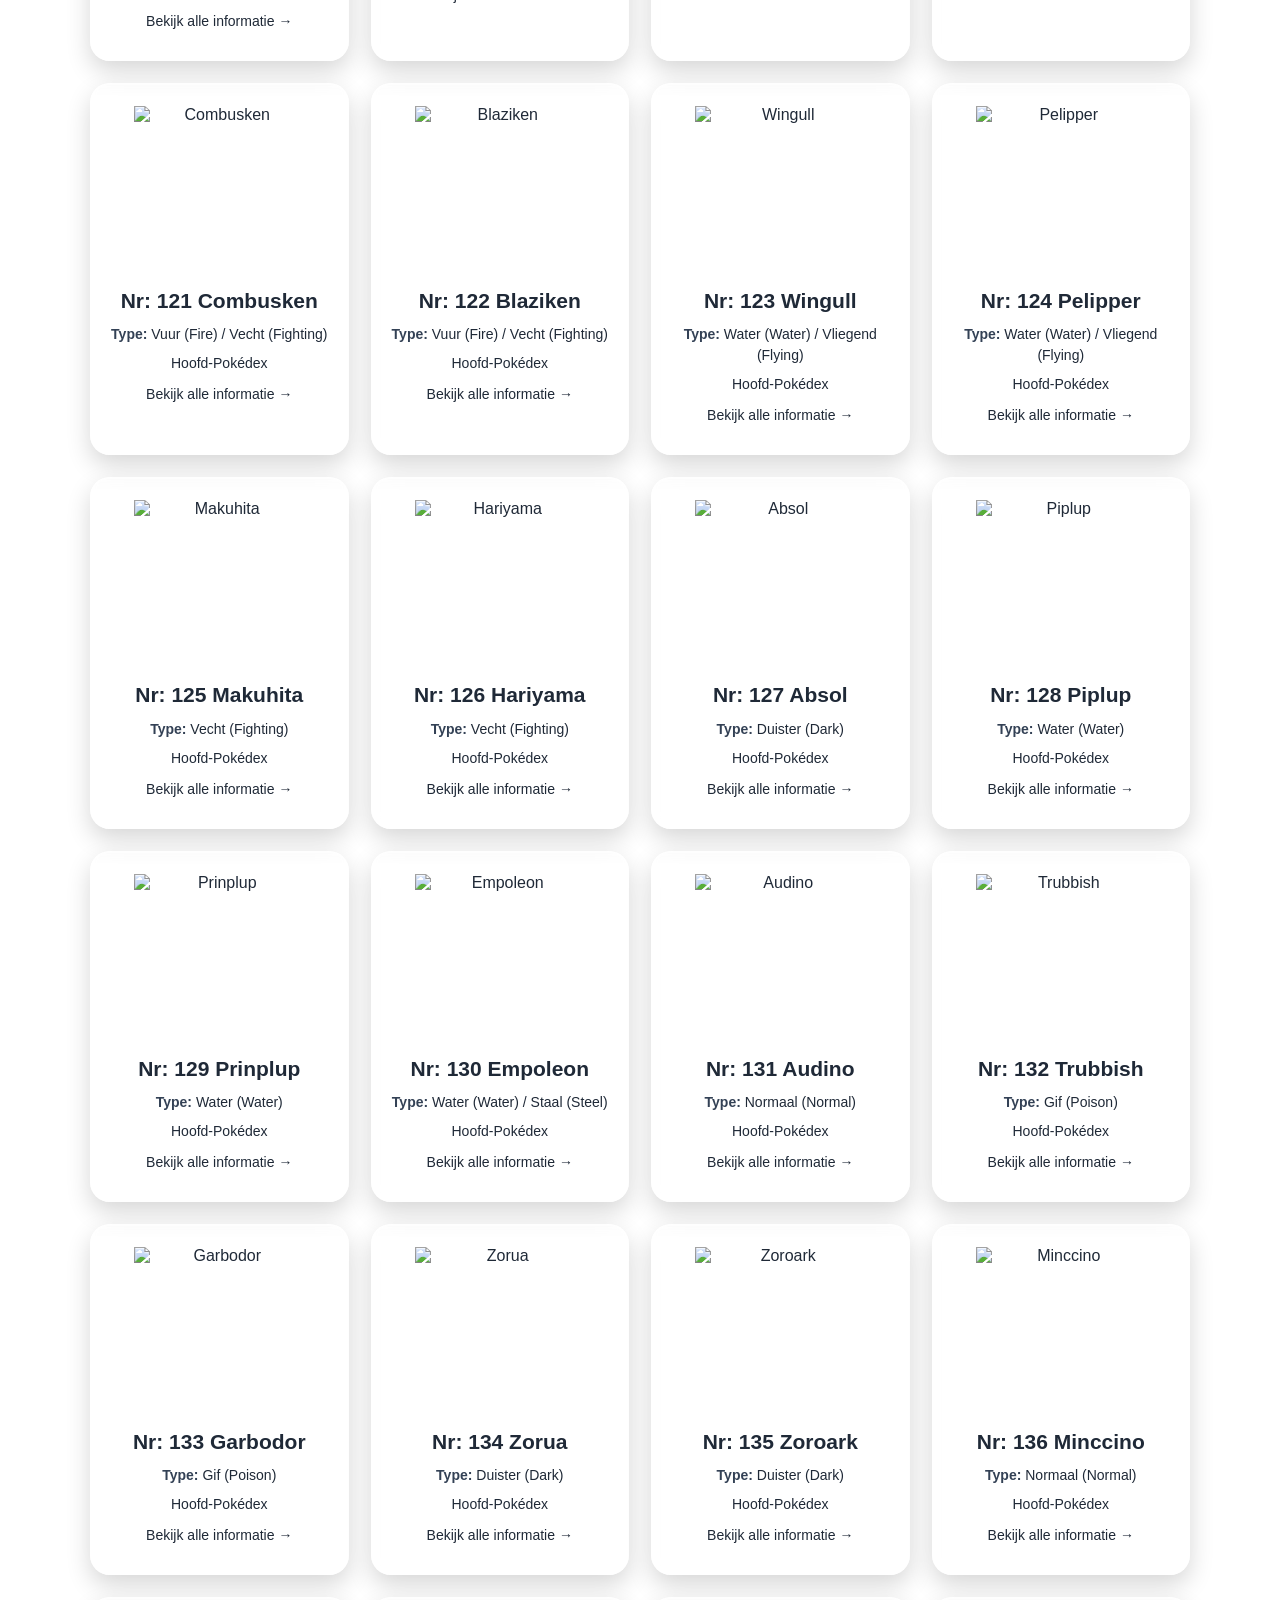
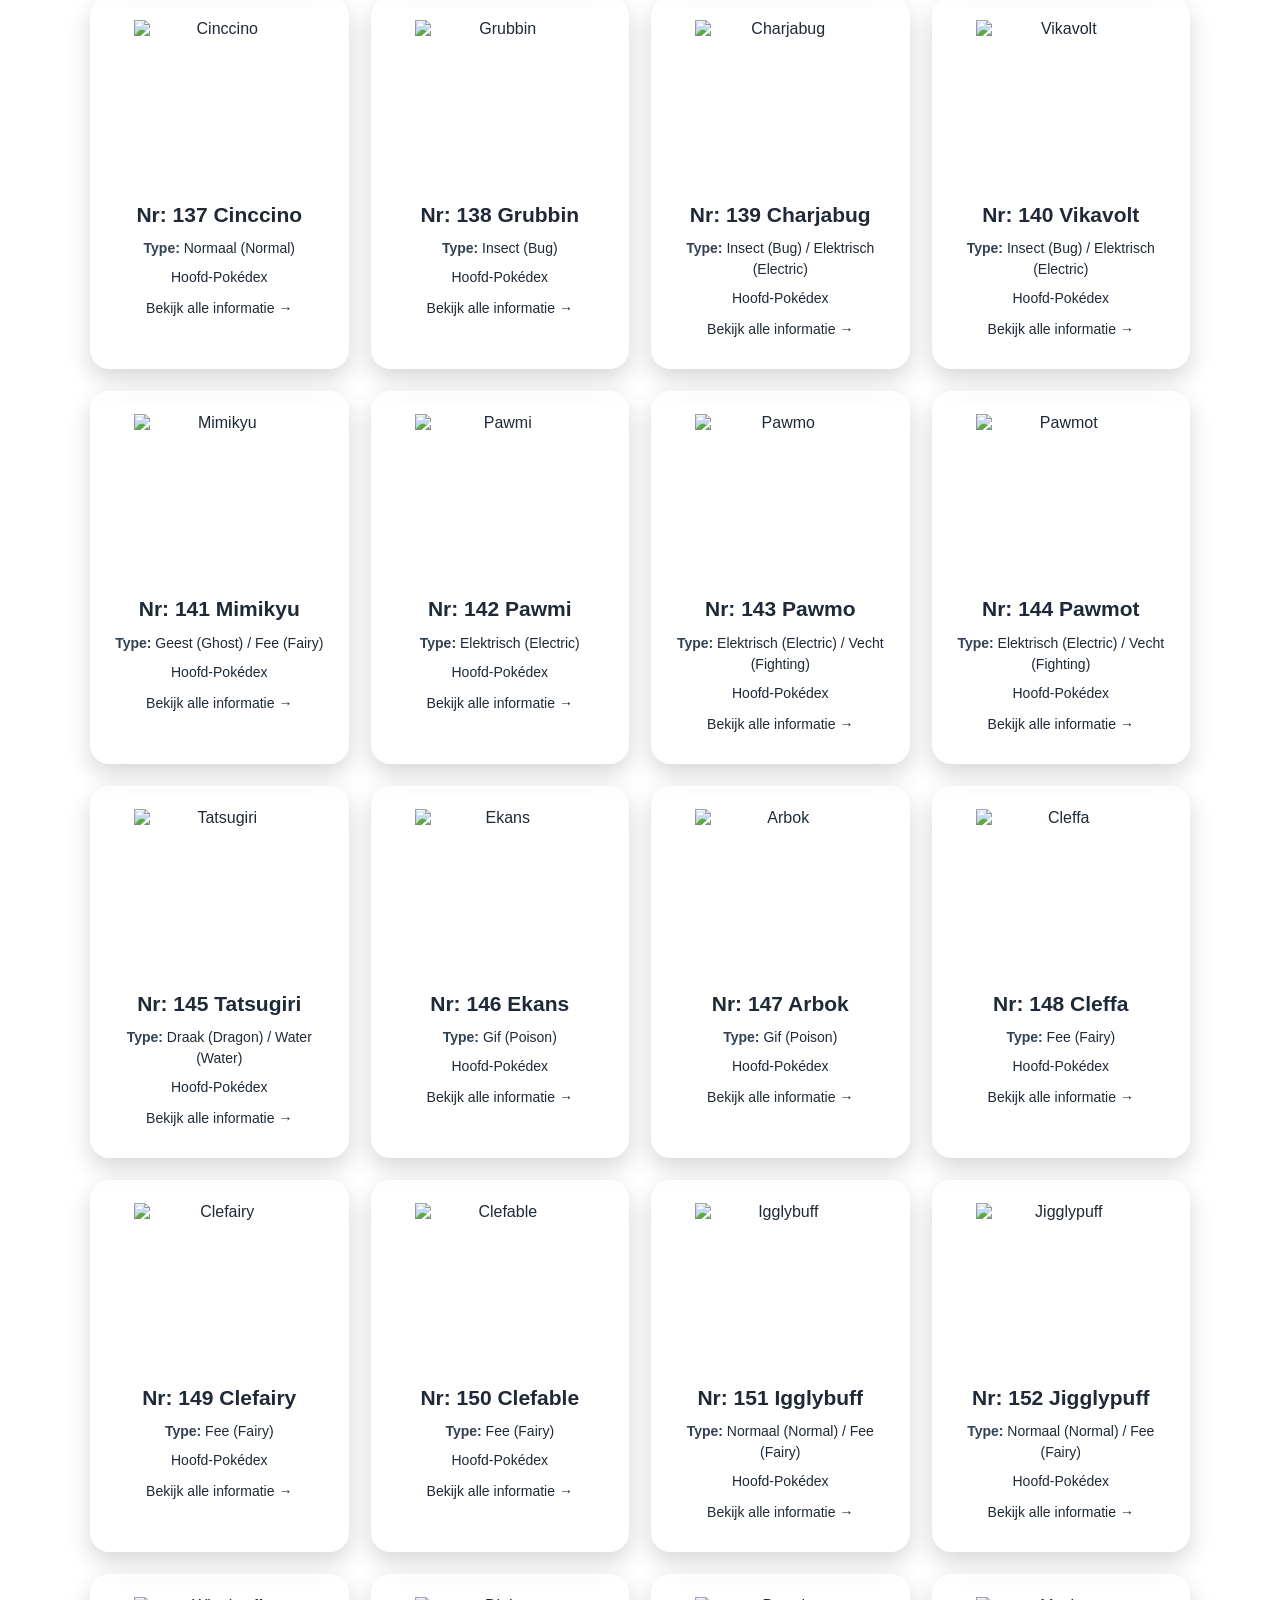
==== commit 0ca50c40: "Update index.html" ====
--- a/index.html
+++ b/index.html
@@ -116,31 +116,29 @@
 
     <div class="home-shortcuts">
 
-        <a href="#app" class="shortcut-card">
-            <span>📕</span>
-            <strong>Hoofd-Pokédex</strong>
-            <small>Bekijk de Pokémon uit het hoofdspel</small>
-        </a>
-
-        <a href="#dlc" class="shortcut-card">
-            <span>🫧</span>
-            <strong>Bubbly Basin</strong>
-            <small>50 Pokémon en 36 habitats</small>
-        </a>
-
-        <a href="#habitat" class="shortcut-card">
-            <span>🌿</span>
-            <strong>Habitats</strong>
-            <small>Ontdek waar Pokémon verschijnen</small>
-        </a>
-
-        <a href="#tips" class="shortcut-card">
-            <span>💡</span>
-            <strong>Tips</strong>
-            <small>Handige hulp tijdens het spelen</small>
-        </a>
-
-    </div>
+<a href="hoofdpokedex.html" class="shortcut-card">
+    <span>📕</span>
+    <strong>Hoofd-Pokédex</strong>
+    <small>Bekijk de Pokémon uit het hoofdspel</small>
+</a>
+
+<a href="bubbly-basin.html" class="shortcut-card">
+    <span>🫧</span>
+    <strong>Bubbly Basin</strong>
+    <small>50 Pokémon en 36 habitats</small>
+</a>
+
+<a href="habitats.html" class="shortcut-card">
+    <span>🌿</span>
+    <strong>Habitats</strong>
+    <small>Ontdek waar Pokémon verschijnen</small>
+</a>
+
+<a href="tips.html" class="shortcut-card">
+    <span>💡</span>
+    <strong>Tips</strong>
+    <small>Handige hulp tijdens het spelen</small>
+</a>
 
 </section>
 
--- a/styles.css
+++ b/styles.css
@@ -2012,9 +2012,18 @@
 
     padding: 16px;
 
-    background: rgba(255, 255, 255, 0.68);
-    border: 1px solid rgba(0, 0, 0, 0.08);
-    border-radius: 14px;
+background: rgba(255, 255, 255, 0.42);
+
+border: 1px solid rgba(255, 255, 255, 0.55);
+
+border-radius: 14px;
+
+backdrop-filter: blur(8px);
+-webkit-backdrop-filter: blur(8px);
+
+box-shadow:
+    0 8px 20px rgba(0, 0, 0, 0.08),
+    inset 0 1px 0 rgba(255, 255, 255, 0.35);
 }
 
 .location-icon {
@@ -4029,3 +4038,407 @@
     }
 
 }
+/* =========================================================
+   PROFESSIONELE POKEBALLS
+   ALLEEN VOOR POKEMON-DETAILPAGINA
+   ========================================================= */
+
+.ball-background {
+    position: fixed;
+    inset: 0;
+    width: 100%;
+    height: 100%;
+    pointer-events: none;
+    overflow: hidden;
+    z-index: 0;
+}
+
+
+/* Basis van alle ballen */
+
+.ball-background .decor-ball {
+    position: absolute;
+
+    width: 64px;
+    height: 64px;
+
+    border-radius: 50%;
+
+    border: 3px solid rgba(10, 15, 25, 0.9);
+
+    box-shadow:
+        0 8px 18px rgba(0, 0, 0, 0.32),
+        inset -7px -8px 12px rgba(0, 0, 0, 0.22),
+        inset 6px 6px 10px rgba(255, 255, 255, 0.28);
+
+    opacity: 0.88;
+}
+
+
+/* ZWARTE MIDDENBAND */
+
+.ball-background .decor-ball::before {
+    content: "";
+
+    position: absolute;
+
+    left: -2px;
+    right: -2px;
+    top: 50%;
+
+    height: 10px;
+
+    transform: translateY(-50%);
+
+    background: #151820;
+
+    box-shadow:
+        0 2px 4px rgba(0, 0, 0, 0.4);
+}
+
+
+/* KNOP IN HET MIDDEN */
+
+.ball-background .decor-ball::after {
+    content: "";
+
+    position: absolute;
+
+    width: 20px;
+    height: 20px;
+
+    left: 50%;
+    top: 50%;
+
+    transform: translate(-50%, -50%);
+
+    border-radius: 50%;
+
+    background:
+        radial-gradient(
+            circle,
+            #ffffff 0 35%,
+            #dfe5ec 36% 55%,
+            #20242c 56% 72%,
+            #ffffff 73%
+        );
+
+    box-shadow:
+        0 2px 5px rgba(0, 0, 0, 0.45);
+
+    z-index: 2;
+}
+
+
+/* =========================================================
+   VERSCHILLENDE SOORTEN BALLEN
+   ========================================================= */
+
+
+/* Poké Ball */
+
+.ball-1,
+.ball-8 {
+    background:
+        linear-gradient(
+            to bottom,
+            #ef3340 0 47%,
+            #f7f7f7 47% 100%
+        );
+}
+
+
+/* Great Ball */
+
+.ball-2,
+.ball-9 {
+    background:
+        linear-gradient(
+            135deg,
+            #e53935 0 16%,
+            transparent 17% 30%
+        ),
+        linear-gradient(
+            to bottom,
+            #1769aa 0 47%,
+            #f5f7fa 47% 100%
+        );
+}
+
+
+/* Ultra Ball */
+
+.ball-3,
+.ball-10 {
+    background:
+        linear-gradient(
+            90deg,
+            transparent 0 22%,
+            #ffd21f 22% 38%,
+            transparent 38% 62%,
+            #ffd21f 62% 78%,
+            transparent 78%
+        ),
+        linear-gradient(
+            to bottom,
+            #20232a 0 47%,
+            #eeeeee 47% 100%
+        );
+}
+
+
+/* Premier Ball */
+
+.ball-4 {
+    background:
+        linear-gradient(
+            to bottom,
+            #fafafa 0 47%,
+            #eeeeee 47% 100%
+        );
+
+    border-color: #b71c1c;
+}
+
+
+/* Luxury Ball */
+
+.ball-5,
+.ball-11 {
+    background:
+        linear-gradient(
+            90deg,
+            #d6a719 0 8%,
+            transparent 8% 92%,
+            #d6a719 92%
+        ),
+        linear-gradient(
+            to bottom,
+            #171717 0 47%,
+            #353535 47% 100%
+        );
+}
+
+
+/* Heal Ball */
+
+.ball-6 {
+    background:
+        linear-gradient(
+            135deg,
+            #8eeaff 0 18%,
+            transparent 19% 81%,
+            #8eeaff 82%
+        ),
+        linear-gradient(
+            to bottom,
+            #f28bc3 0 47%,
+            #f7d6ea 47% 100%
+        );
+}
+
+
+/* Net / Dive stijl */
+
+.ball-7,
+.ball-12 {
+    background:
+        linear-gradient(
+            45deg,
+            rgba(0, 230, 255, 0.75) 0 8%,
+            transparent 8% 28%,
+            rgba(0, 230, 255, 0.65) 28% 36%,
+            transparent 36%
+        ),
+        linear-gradient(
+            to bottom,
+            #102a3d 0 47%,
+            #486f7d 47% 100%
+        );
+}
+
+
+/* =========================================================
+   VERSPREIDING
+   Minder netjes op een rij:
+   dichtbij / ver weg / verschillende groottes
+   ========================================================= */
+
+.ball-1 {
+    left: 2%;
+    top: 13%;
+
+    width: 52px;
+    height: 52px;
+
+    transform: rotate(-12deg);
+}
+
+
+.ball-2 {
+    right: 3%;
+    top: 21%;
+
+    width: 76px;
+    height: 76px;
+
+    transform: rotate(14deg);
+}
+
+
+.ball-3 {
+    left: 6%;
+    top: 35%;
+
+    width: 68px;
+    height: 68px;
+
+    transform: rotate(8deg);
+}
+
+
+.ball-4 {
+    right: 6%;
+    top: 43%;
+
+    width: 48px;
+    height: 48px;
+
+    opacity: 0.72;
+
+    transform: rotate(-9deg);
+}
+
+
+.ball-5 {
+    left: 1%;
+    top: 57%;
+
+    width: 88px;
+    height: 88px;
+
+    transform: rotate(-18deg);
+}
+
+
+.ball-6 {
+    right: 2%;
+    top: 63%;
+
+    width: 61px;
+    height: 61px;
+
+    transform: rotate(11deg);
+}
+
+
+.ball-7 {
+    left: 7%;
+    top: 74%;
+
+    width: 43px;
+    height: 43px;
+
+    opacity: 0.68;
+
+    transform: rotate(19deg);
+}
+
+
+.ball-8 {
+    right: 7%;
+    top: 79%;
+
+    width: 71px;
+    height: 71px;
+
+    transform: rotate(-14deg);
+}
+
+
+.ball-9 {
+    left: 2%;
+    top: 89%;
+
+    width: 57px;
+    height: 57px;
+
+    transform: rotate(10deg);
+}
+
+
+.ball-10 {
+    right: 2%;
+    top: 92%;
+
+    width: 92px;
+    height: 92px;
+
+    transform: rotate(-11deg);
+}
+
+
+/* Twee subtielere ballen */
+
+.ball-11 {
+    left: 11%;
+    top: 48%;
+
+    width: 34px;
+    height: 34px;
+
+    opacity: 0.52;
+
+    filter: blur(0.4px);
+
+    transform: rotate(17deg);
+}
+
+
+.ball-12 {
+    right: 12%;
+    top: 32%;
+
+    width: 39px;
+    height: 39px;
+
+    opacity: 0.58;
+
+    filter: blur(0.3px);
+
+    transform: rotate(-15deg);
+}
+
+
+/* =========================================================
+   MOBIEL
+   ========================================================= */
+
+@media (max-width: 700px) {
+
+    .ball-background .decor-ball {
+        transform: scale(0.72);
+    }
+
+    .ball-5,
+    .ball-10 {
+        opacity: 0.60;
+    }
+
+}
+/* =========================================================
+   DOORZICHTIGE POKEMON-KAARTJES
+   ========================================================= */
+
+.pokemon-card {
+    background: rgba(255, 255, 255, 0.15) !important;
+
+    backdrop-filter: blur(5px);
+    -webkit-backdrop-filter: blur(5px);
+
+    border: 1px solid rgba(255, 255, 255, 0.75) !important;
+
+    box-shadow:
+        0 10px 25px rgba(0, 0, 0, 0.16),
+        inset 0 1px 0 rgba(255, 255, 255, 0.55) !important;
+}
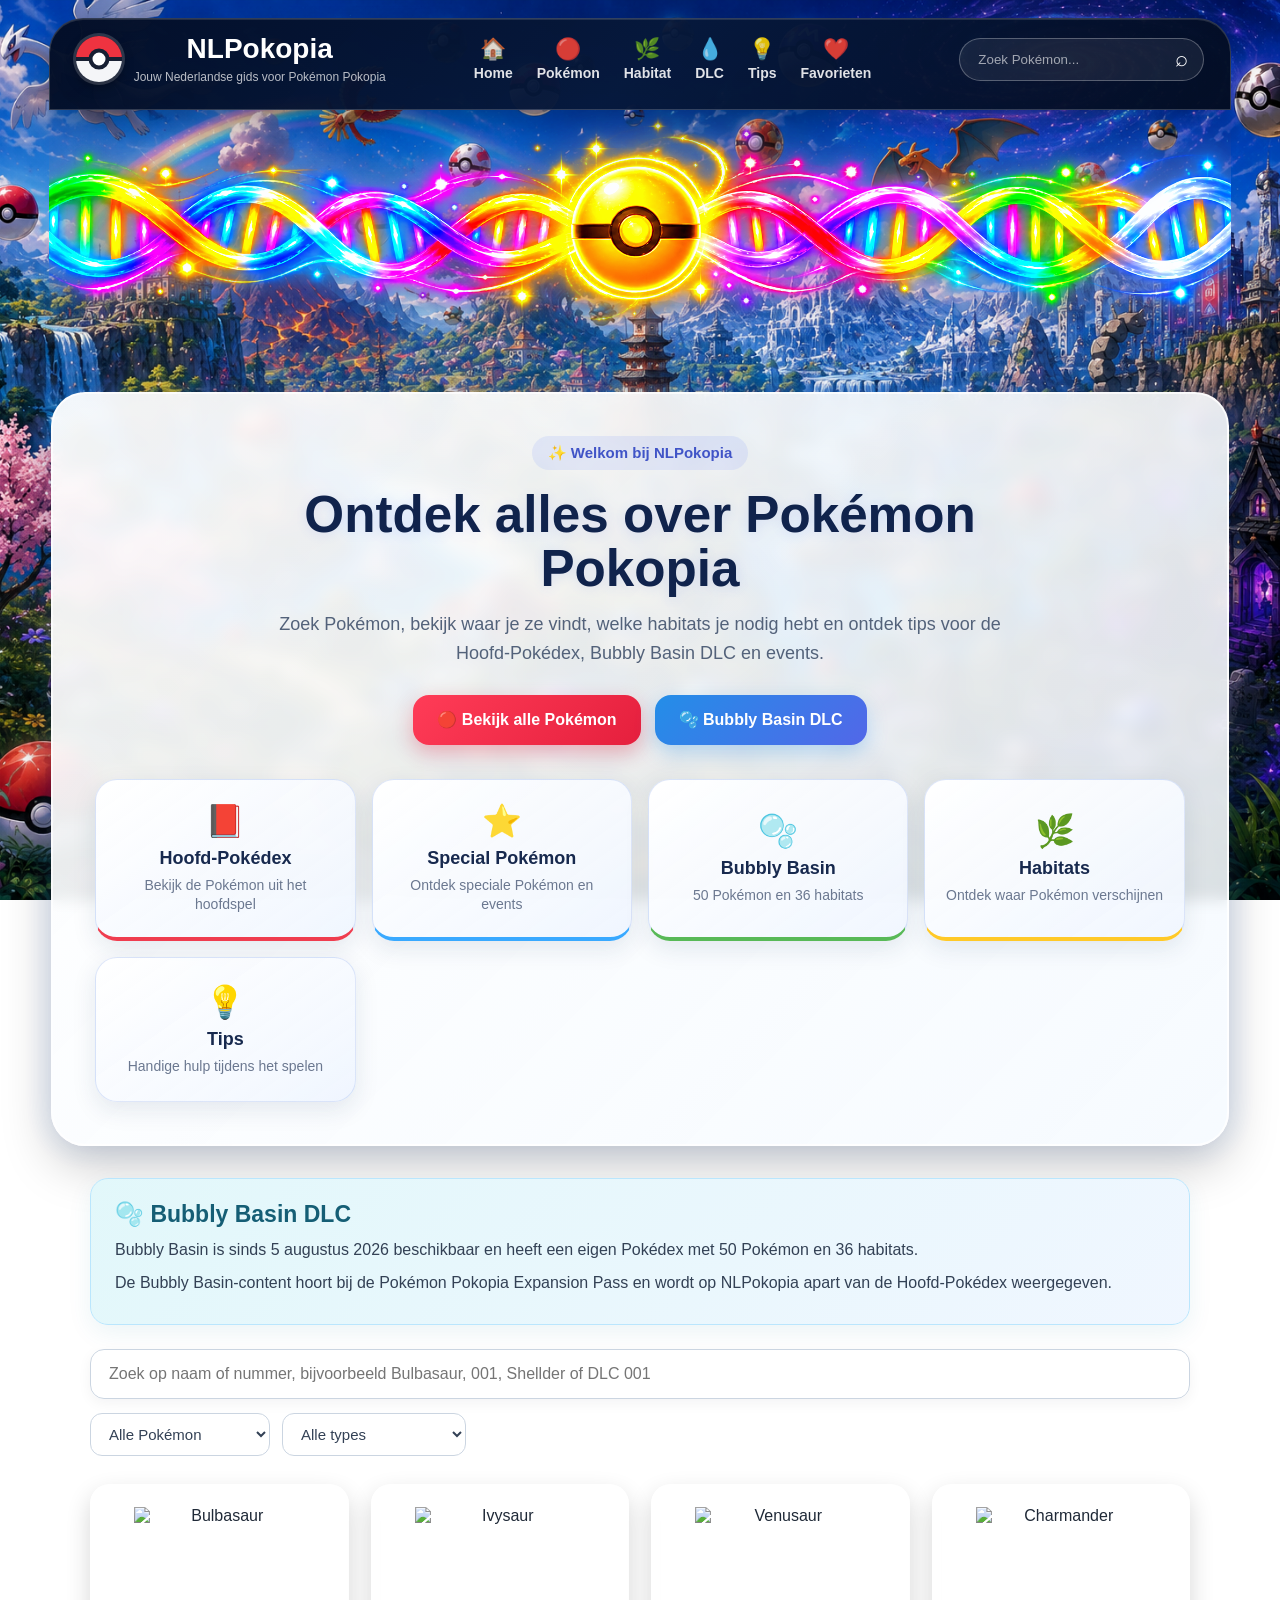
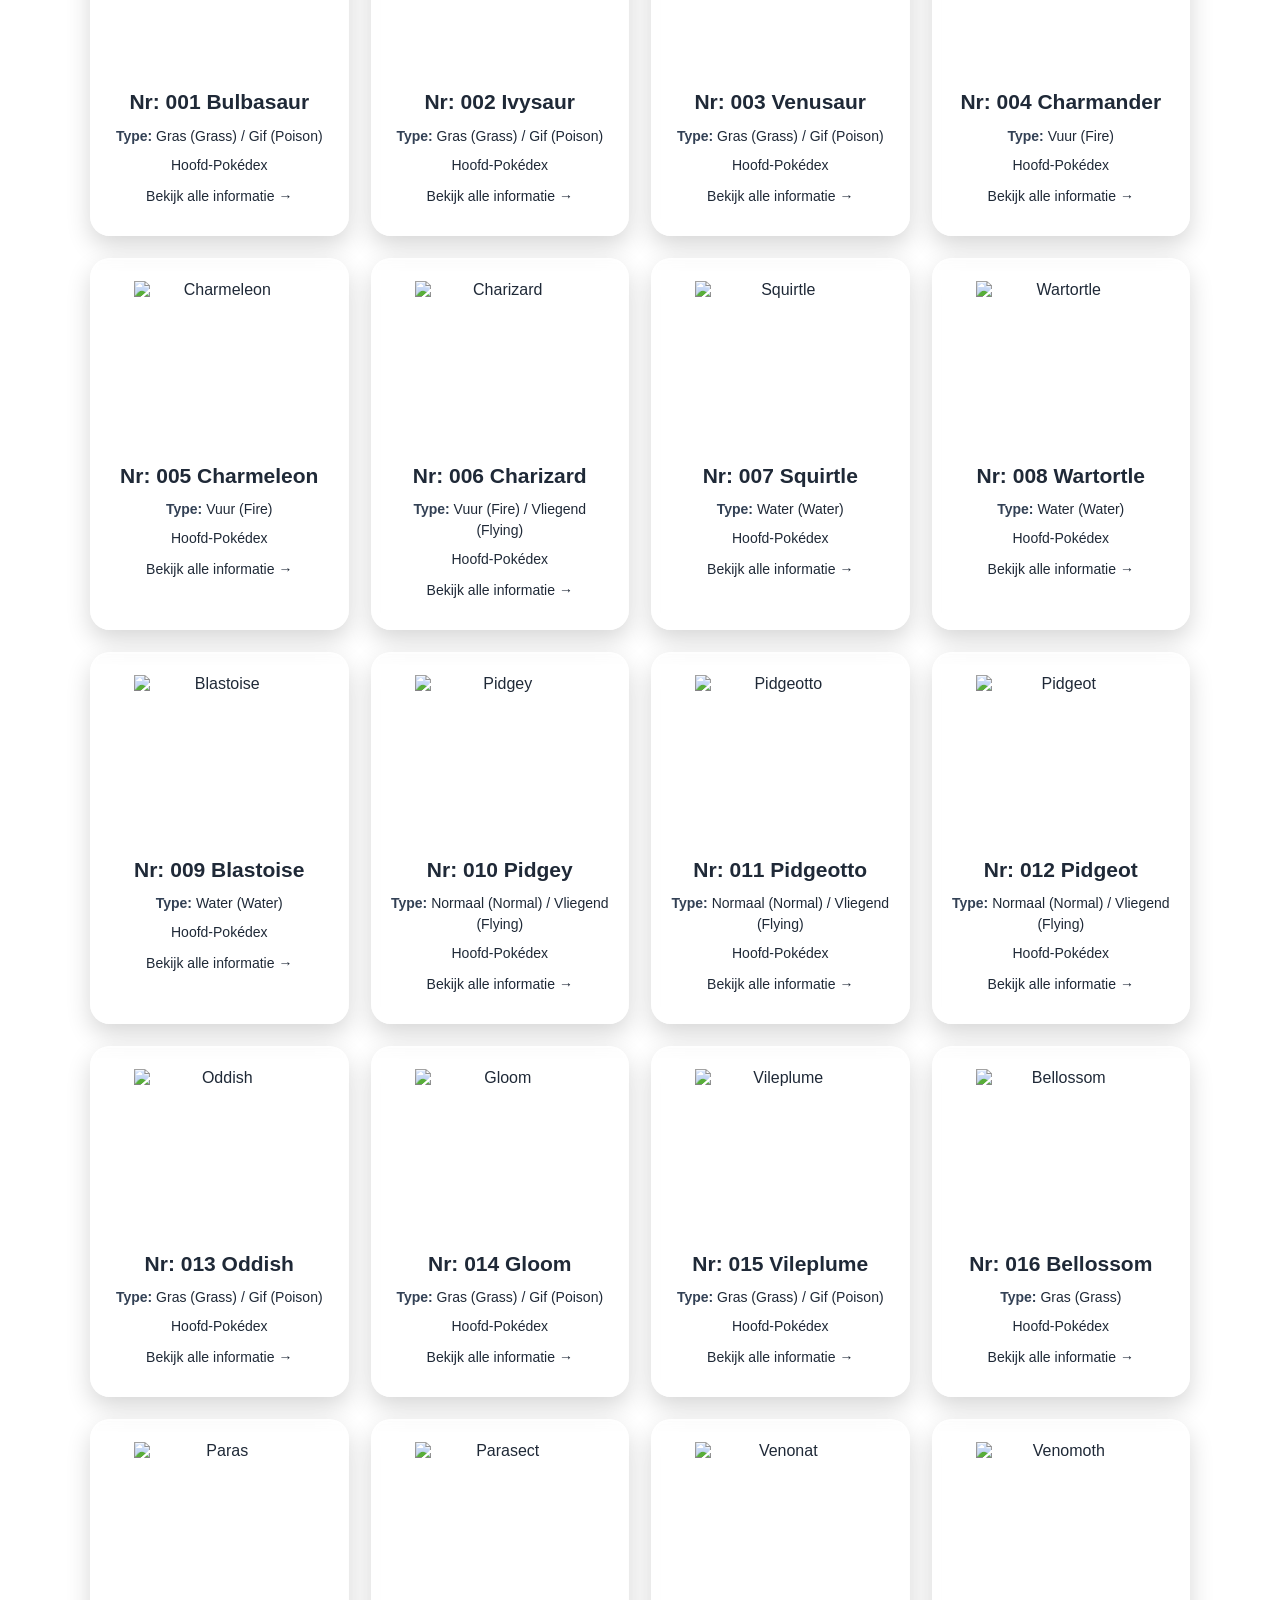
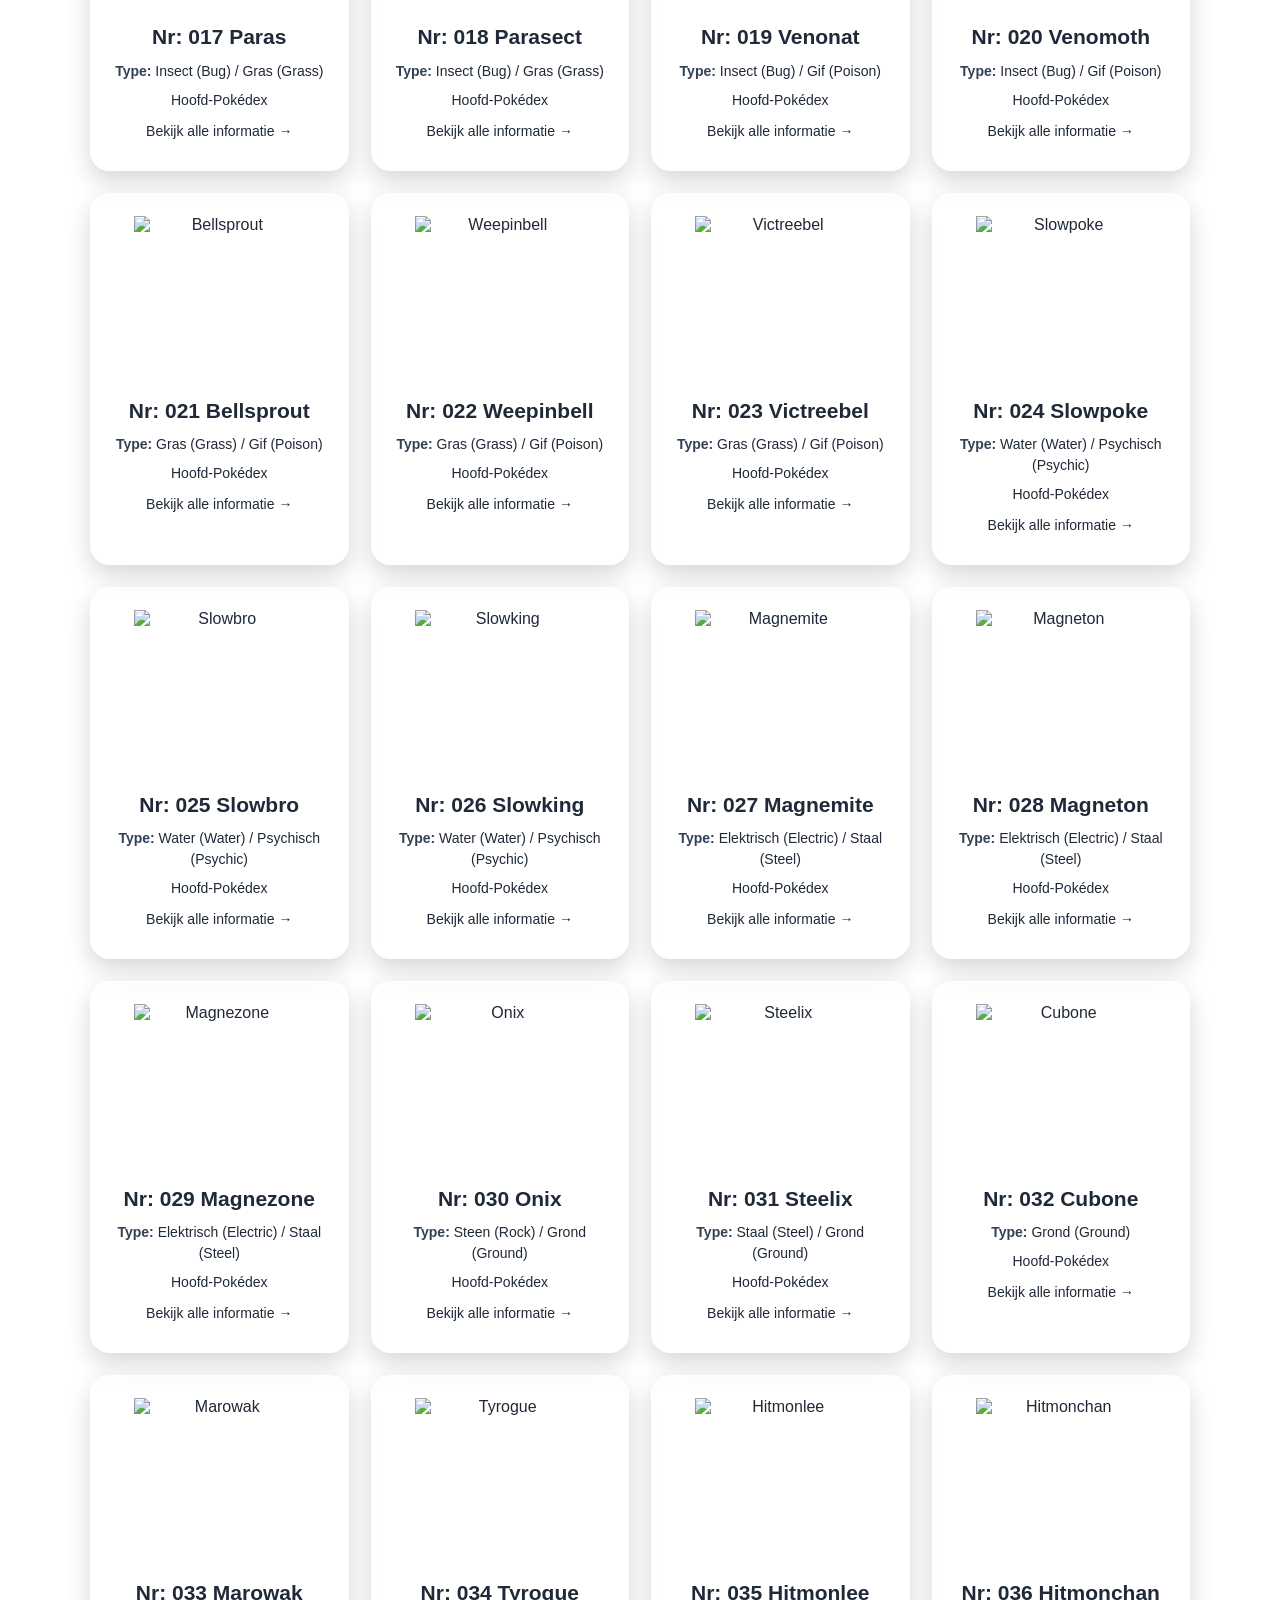
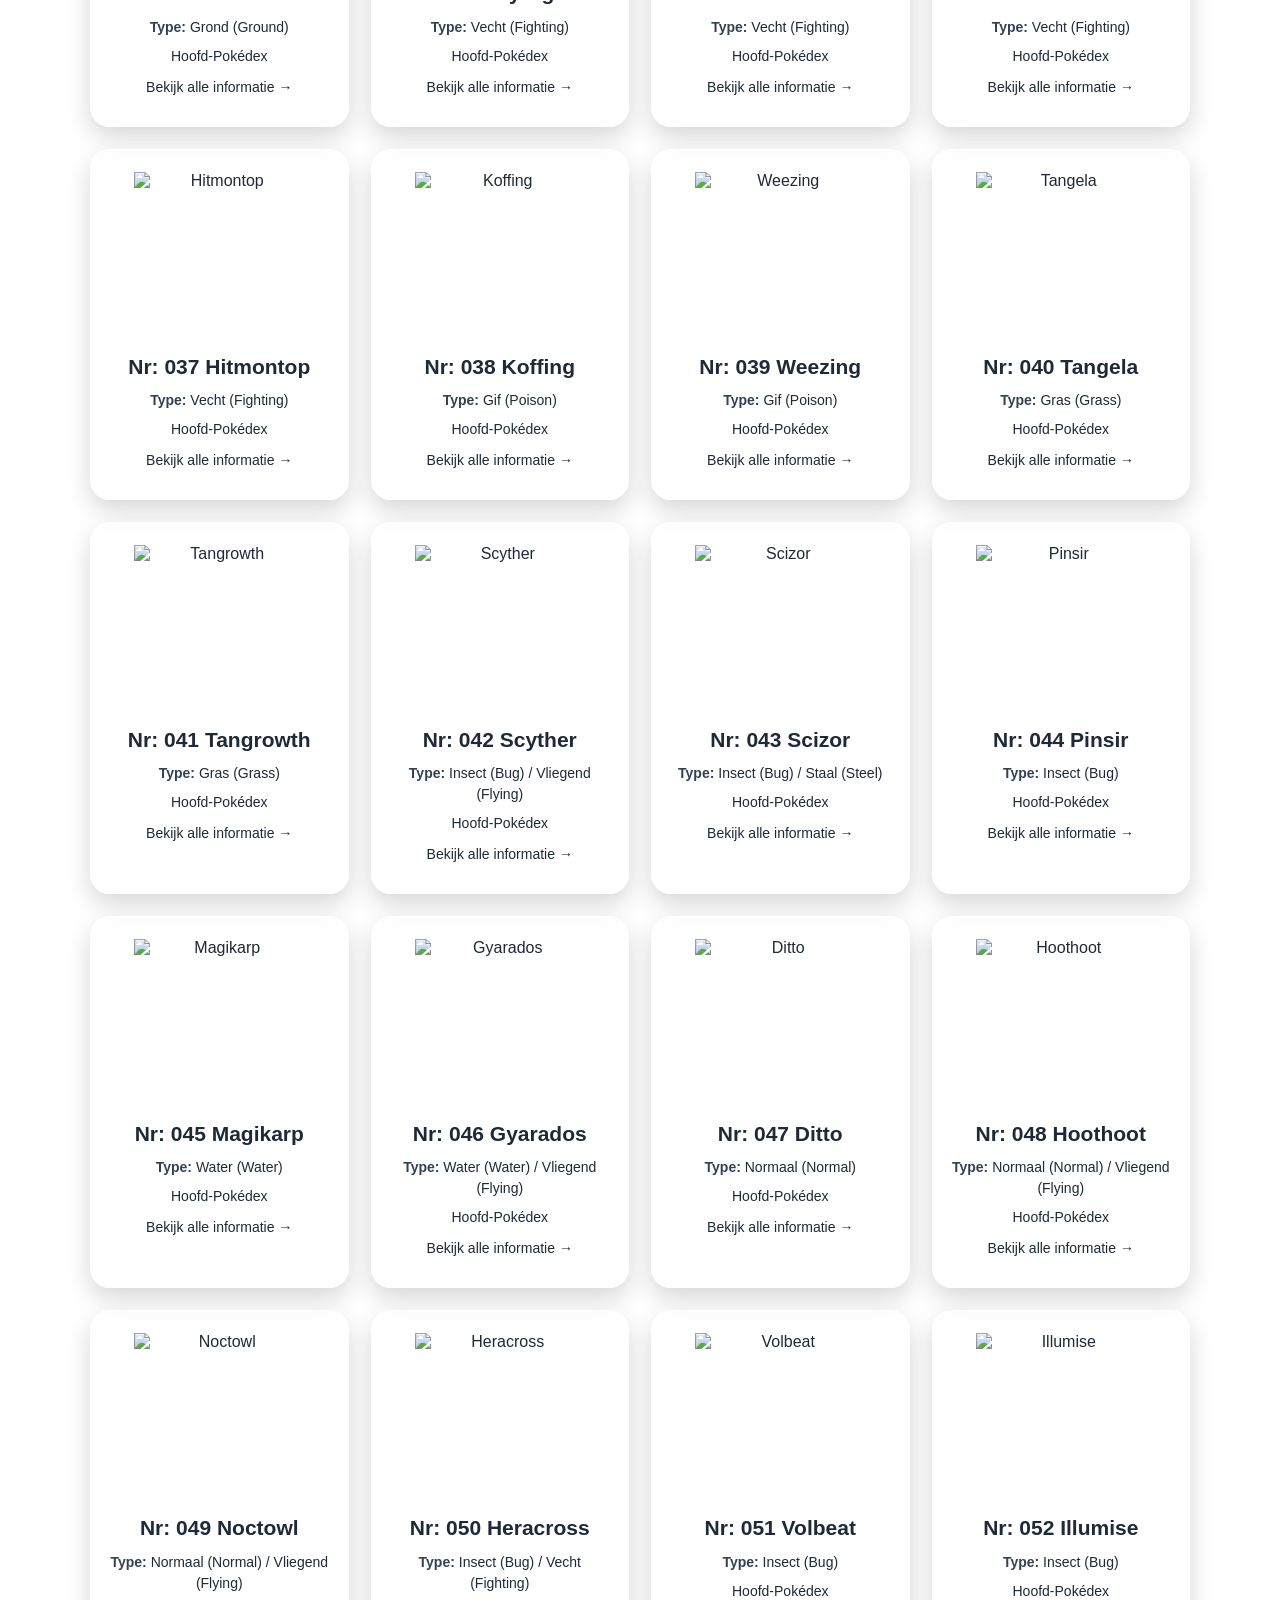
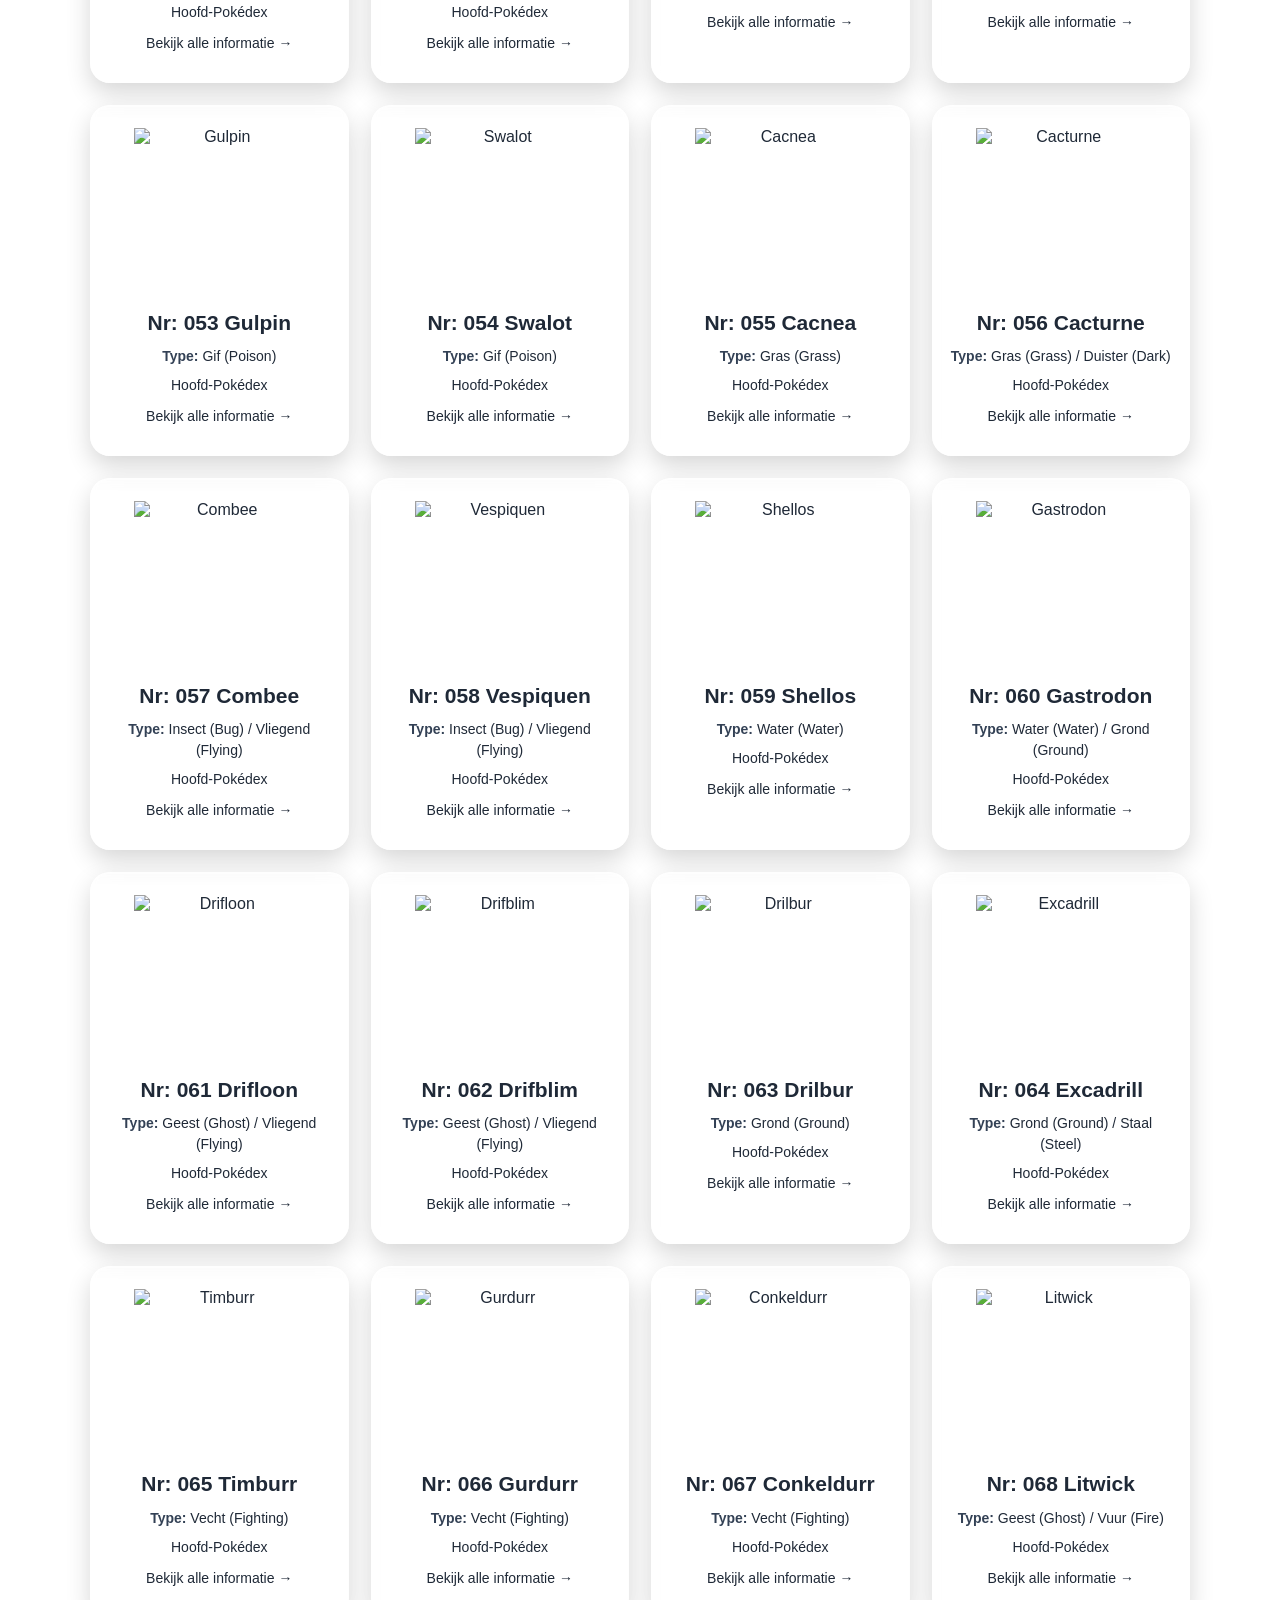
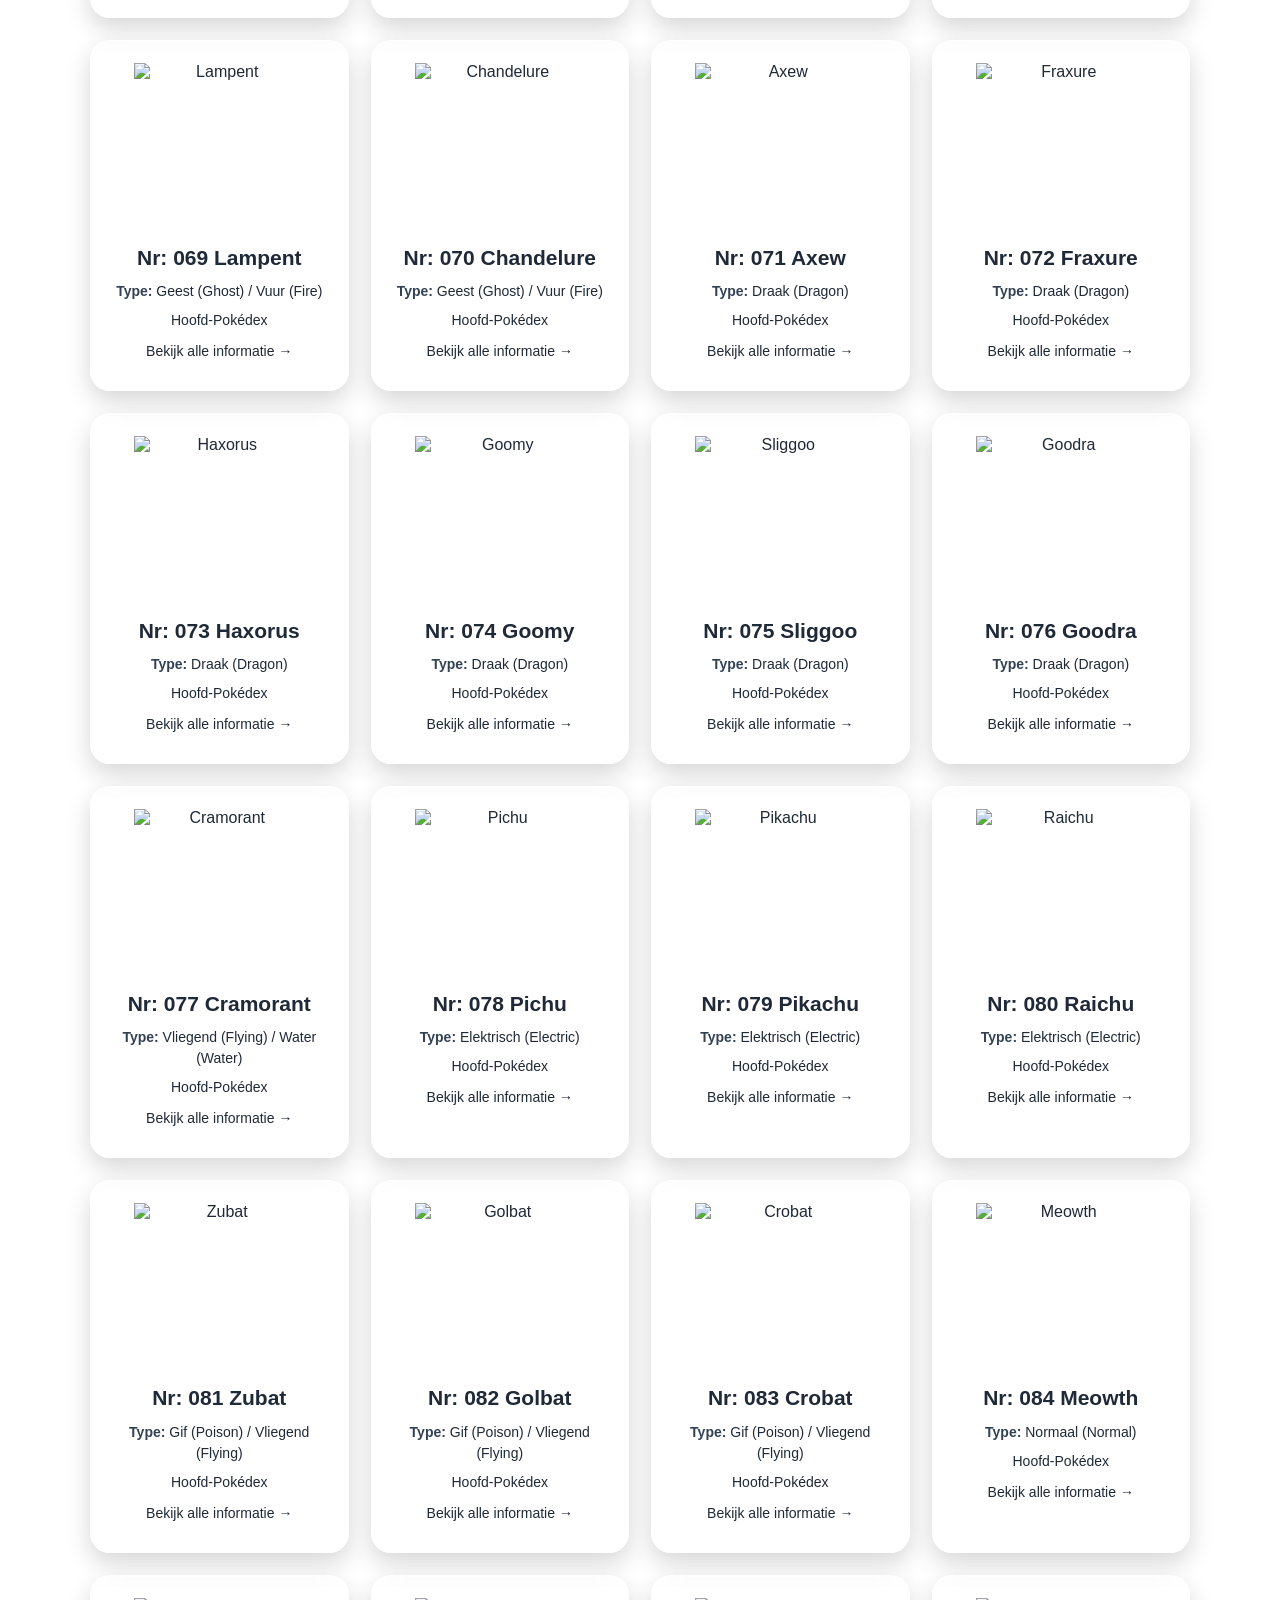
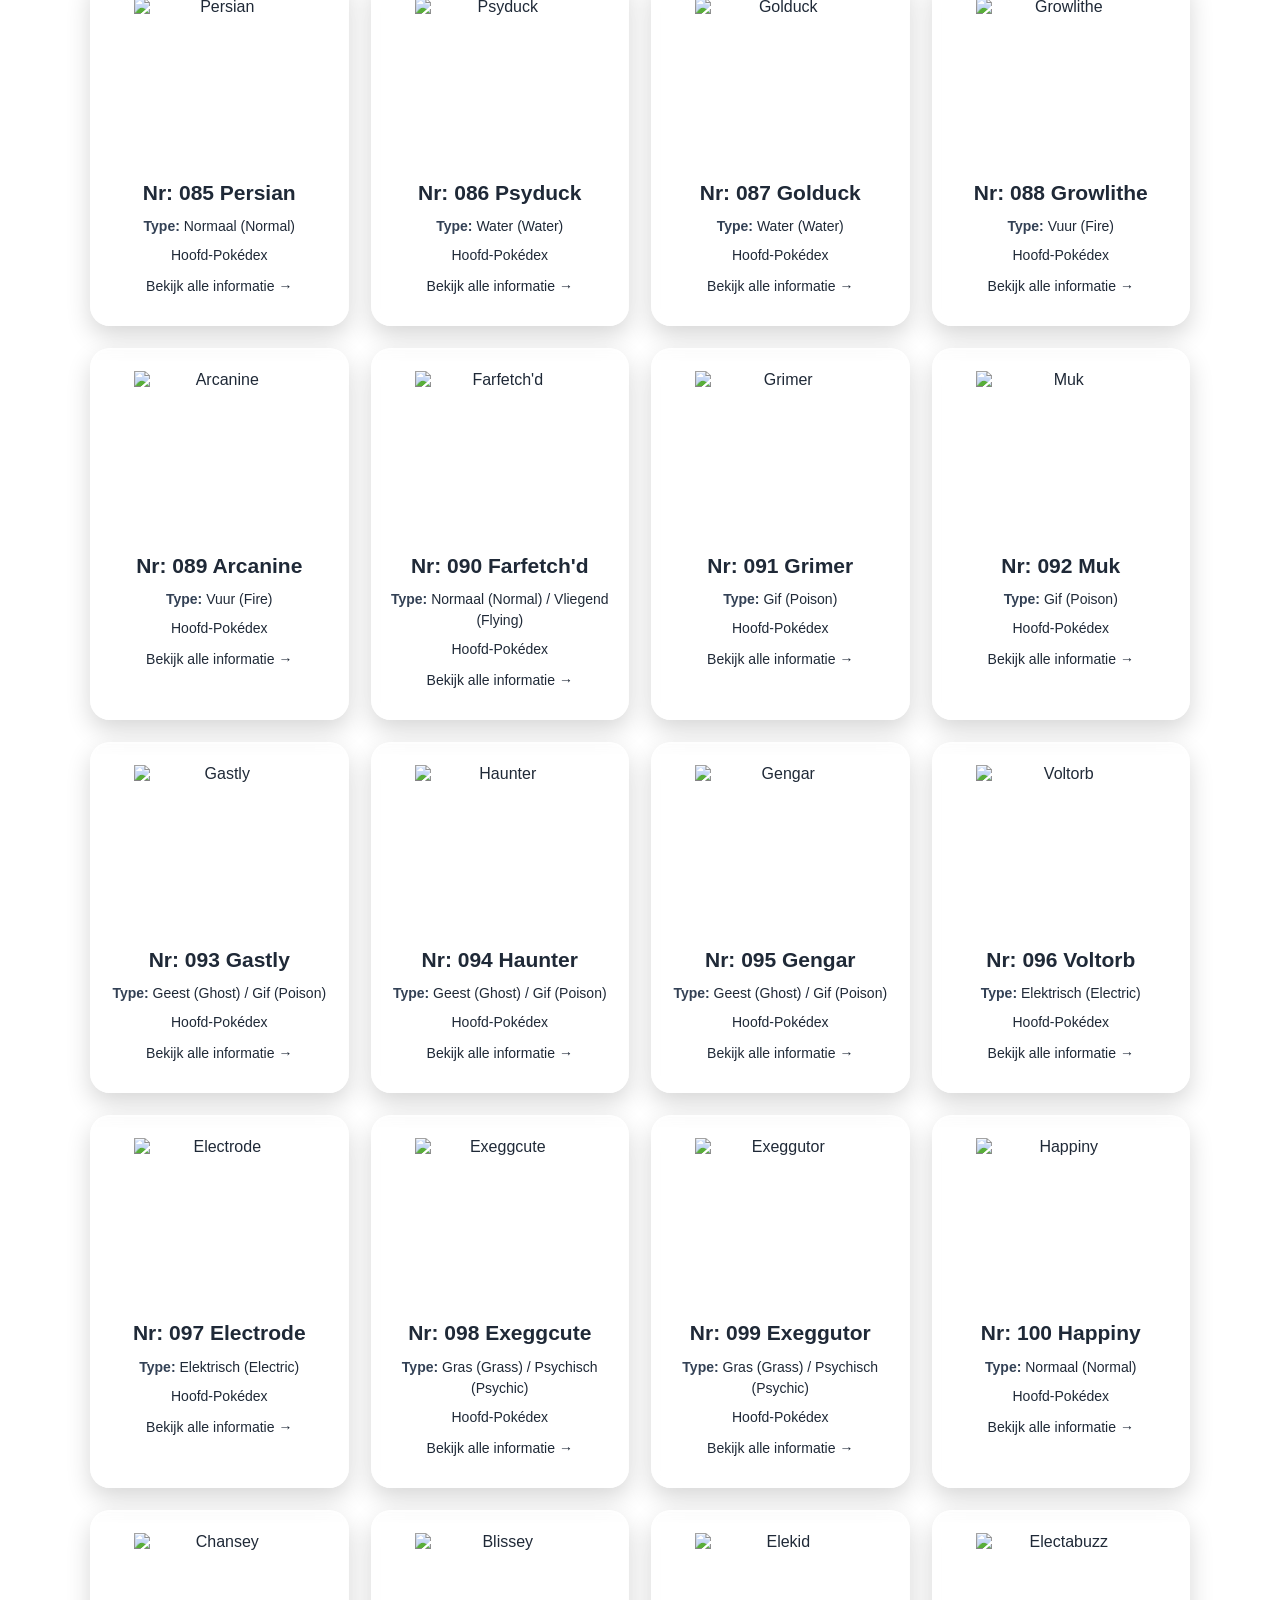
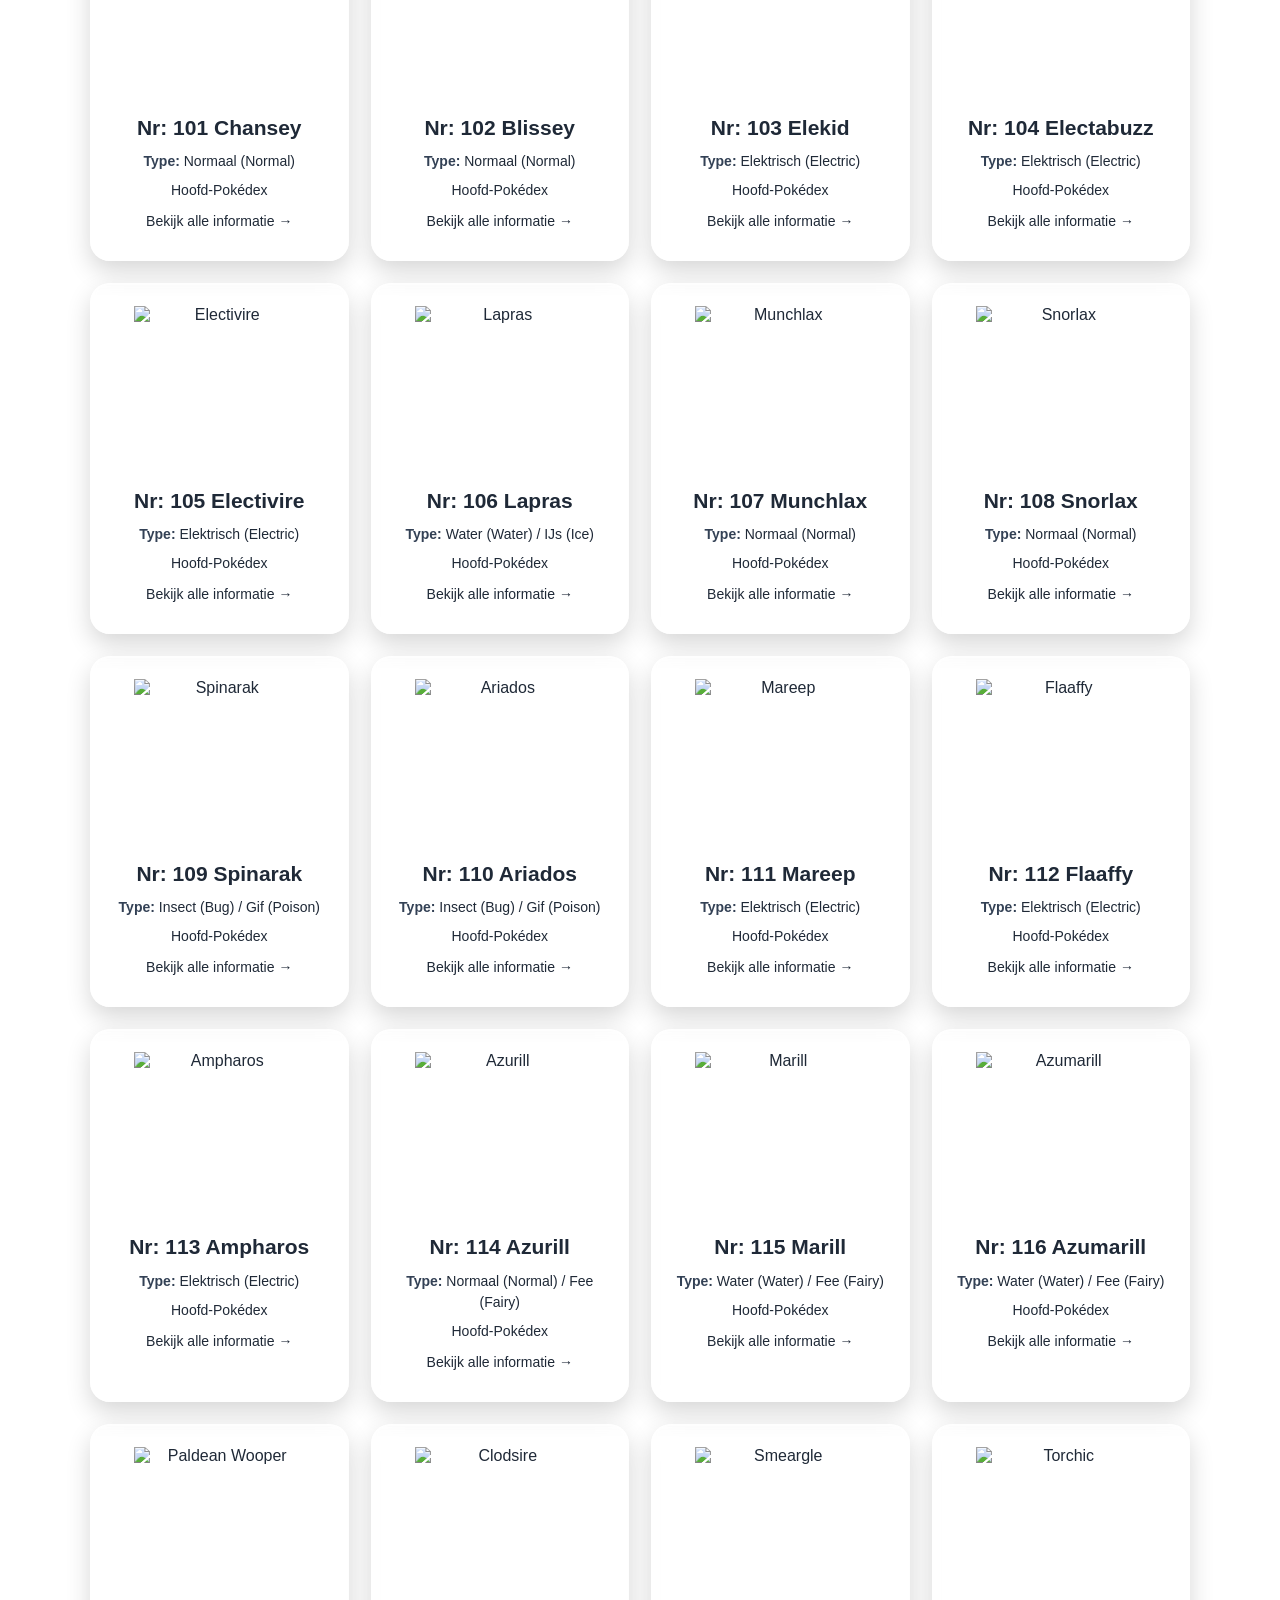
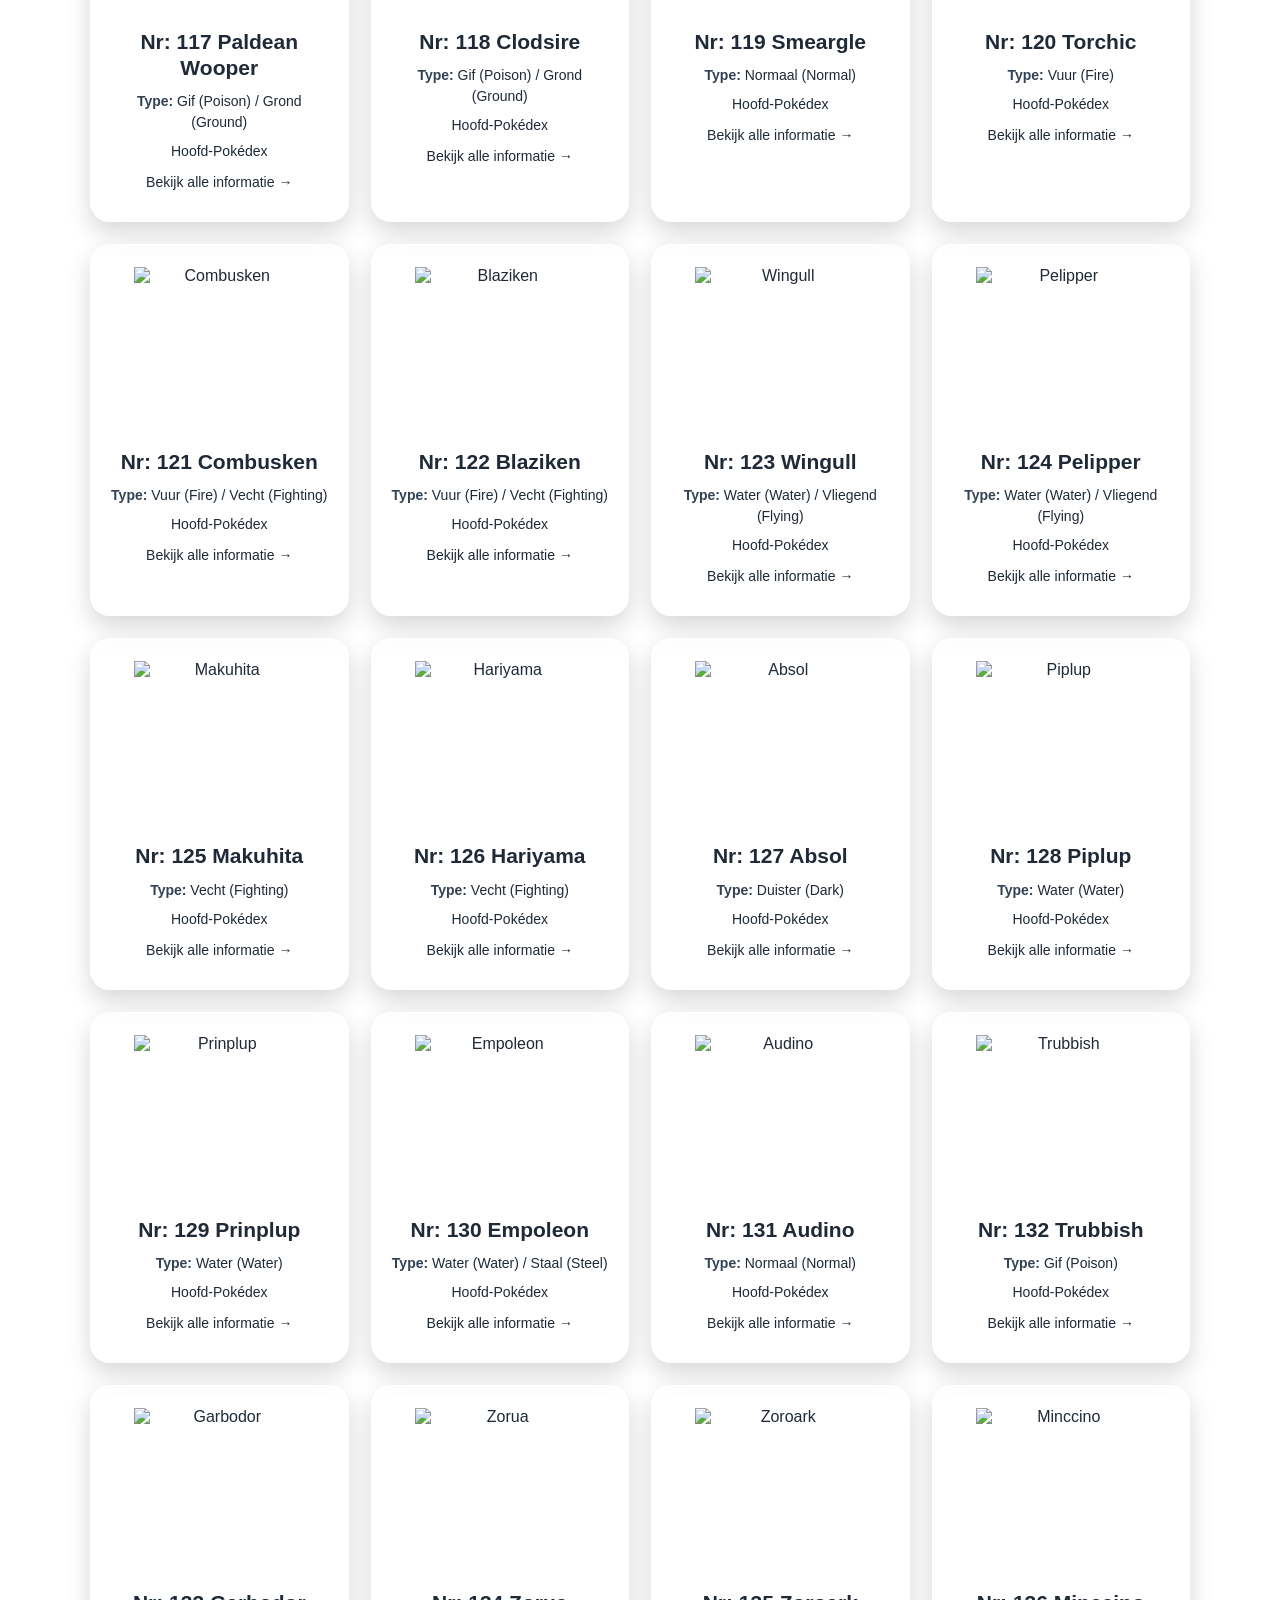
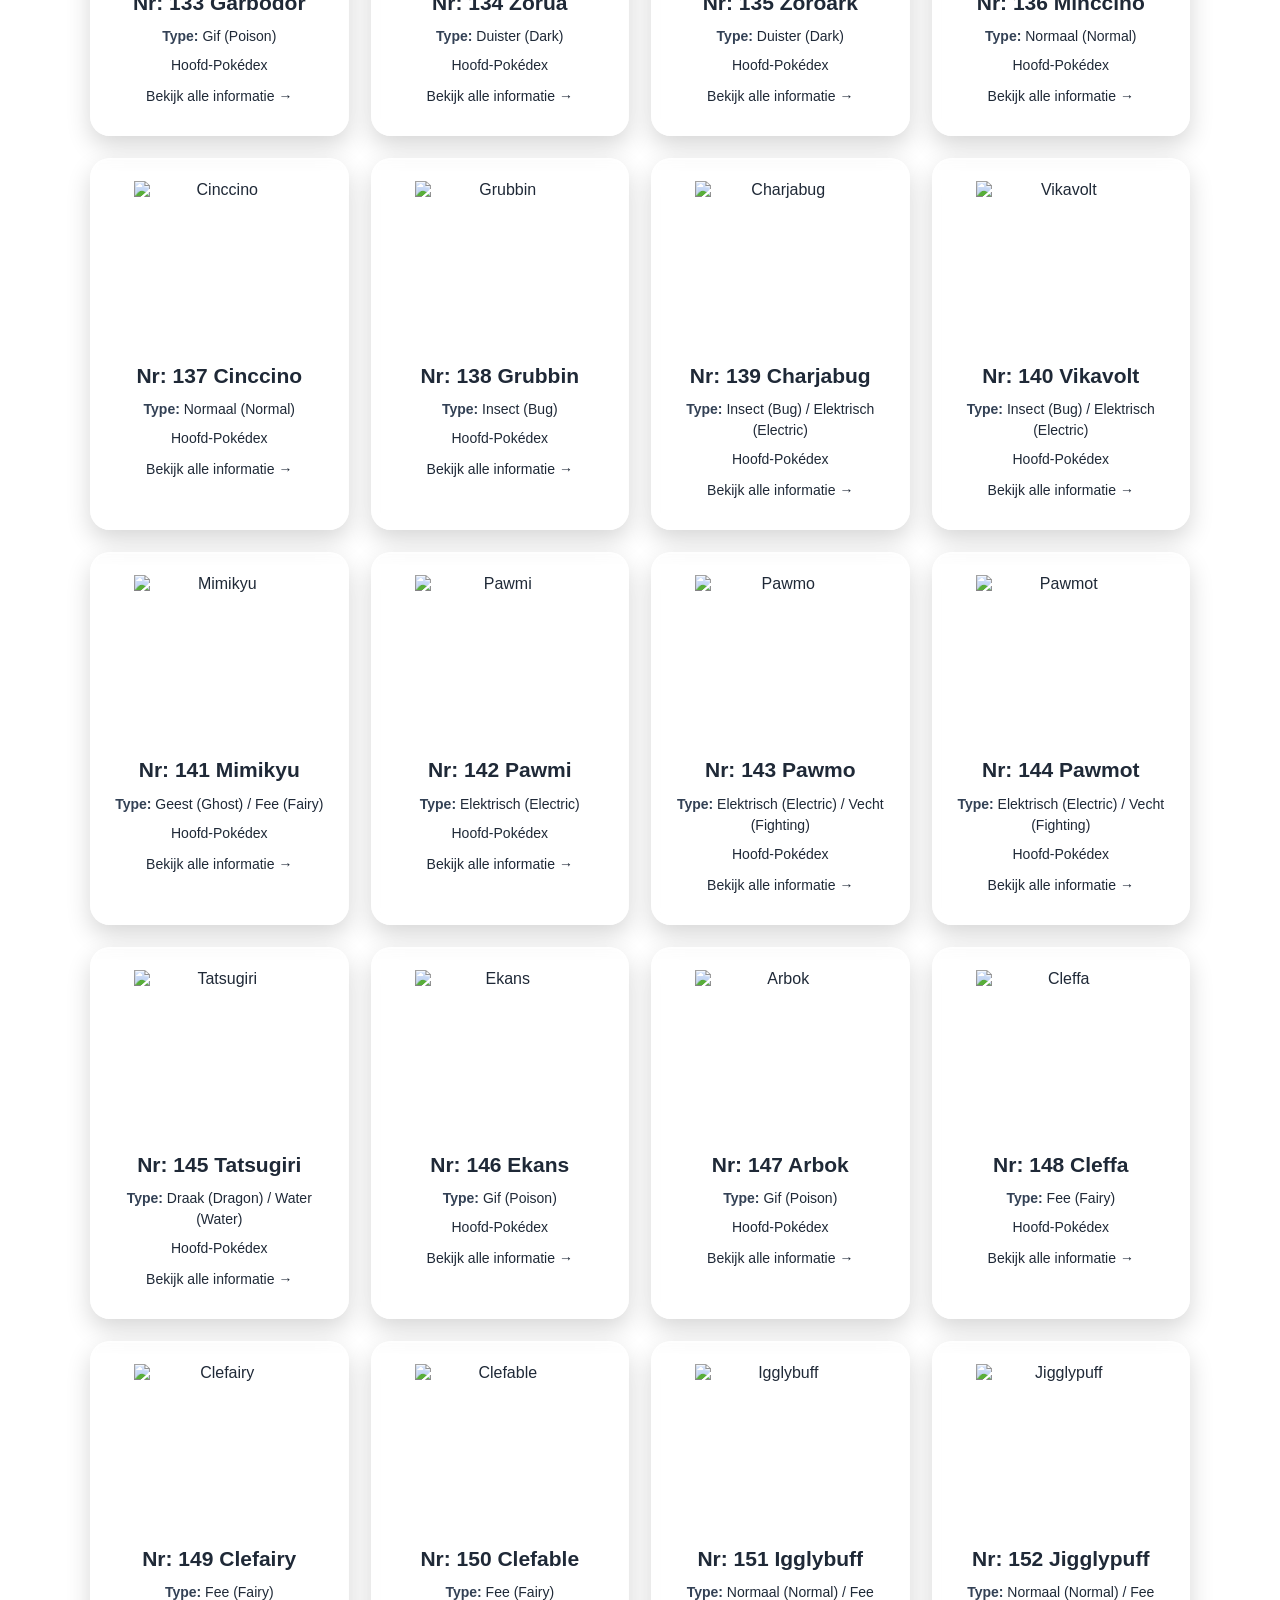
==== commit 1a9349d3: "Update index.html" ====
--- a/index.html
+++ b/index.html
@@ -122,6 +122,12 @@
     <small>Bekijk de Pokémon uit het hoofdspel</small>
 </a>
 
+  <a href="special-pokemon.html" class="shortcut-card">
+    <span>⭐</span>
+    <strong>Special Pokémon</strong>
+    <small>Ontdek speciale Pokémon en events</small>
+</a>      
+
 <a href="bubbly-basin.html" class="shortcut-card">
     <span>🫧</span>
     <strong>Bubbly Basin</strong>
--- a/styles.css
+++ b/styles.css
@@ -4442,3 +4442,445 @@
         0 10px 25px rgba(0, 0, 0, 0.16),
         inset 0 1px 0 rgba(255, 255, 255, 0.55) !important;
 }
+.home-shortcuts {
+    position: relative;
+    z-index: 20;
+}
+
+.shortcut-card {
+    position: relative;
+    z-index: 21;
+    pointer-events: auto !important;
+}
+/* =========================================================
+   HOOFD-POKEDEX PAGINA
+   ========================================================= */
+
+.pokedex-page {
+    position: relative;
+    width: min(1400px, 92%);
+    margin: 35px auto 70px;
+    z-index: 5;
+}
+
+/* Terugknop */
+.pokedex-page .back-button {
+    display: inline-block;
+    padding: 14px 22px;
+    margin-bottom: 25px;
+
+    background: rgba(255, 255, 255, 0.88);
+    border: 1px solid rgba(255, 255, 255, 0.9);
+    border-radius: 16px;
+
+    color: #17233b;
+    font-weight: 800;
+    text-decoration: none;
+
+    box-shadow: 0 8px 22px rgba(0, 0, 0, 0.16);
+}
+
+/* Introkaart */
+.pokedex-intro {
+    max-width: 900px;
+    margin: 0 auto 24px;
+    padding: 30px 35px;
+    text-align: center;
+
+    background: rgba(255, 255, 255, 0.78);
+
+    border: 1px solid rgba(255, 255, 255, 0.85);
+    border-radius: 28px;
+
+    backdrop-filter: blur(8px);
+    -webkit-backdrop-filter: blur(8px);
+
+    box-shadow: 0 15px 35px rgba(0, 0, 0, 0.18);
+}
+
+.pokedex-kicker {
+    display: inline-block;
+    padding: 8px 14px;
+    margin-bottom: 12px;
+
+    background: rgba(238, 240, 255, 0.9);
+    border-radius: 999px;
+
+    color: #5147c7;
+    font-weight: 800;
+}
+
+.pokedex-intro h1 {
+    margin: 4px 0 12px;
+    color: #102957;
+    font-size: clamp(30px, 4vw, 48px);
+    line-height: 1.1;
+}
+
+.pokedex-intro p {
+    margin: 0;
+    color: #475569;
+    font-size: 18px;
+    line-height: 1.6;
+}
+
+/* Zoekbalk op deze pagina */
+.pokedex-page .search-bar {
+    width: min(900px, 100%);
+    margin: 20px auto 12px;
+}
+
+.pokedex-page .search-bar input {
+    width: 100%;
+    box-sizing: border-box;
+}
+
+/* Typefilter */
+.pokedex-page .filters {
+    width: min(900px, 100%);
+    margin: 0 auto 30px;
+}
+/* =========================================================
+   HOOFD-POKEDEX - POKEMON KAARTJES
+   ========================================================= */
+
+.pokedex-page #app {
+    display: grid;
+    grid-template-columns: repeat(auto-fit, minmax(220px, 1fr));
+    gap: 22px;
+
+    width: 100%;
+    margin-top: 28px;
+}
+
+.pokedex-page .pokemon-card {
+    background: rgba(255, 255, 255, 0.25) !important;
+
+    border: 1px solid rgba(255, 255, 255, 0.78) !important;
+    border-radius: 20px;
+
+    backdrop-filter: blur(5px);
+    -webkit-backdrop-filter: blur(5px);
+
+    box-shadow:
+        0 10px 24px rgba(0, 0, 0, 0.16),
+        inset 0 1px 0 rgba(255, 255, 255, 0.48) !important;
+}
+
+.pokedex-page .pokemon-card:hover {
+    transform: translateY(-4px);
+
+    background: rgba(255, 255, 255, 0.80) !important;
+
+    box-shadow:
+        0 16px 30px rgba(0, 0, 0, 0.20) !important;
+}
+/* =========================================================
+   HABITATS PAGINA
+   ========================================================= */
+
+.habitats-page {
+    position: relative;
+}
+
+
+/* =========================================================
+   HOOFD-POKEDEX / BUBBLY BASIN KNOPPEN
+   ========================================================= */
+
+.habitat-tabs {
+    display: flex;
+    justify-content: center;
+    align-items: center;
+    gap: 14px;
+
+    width: min(900px, 100%);
+    margin: 24px auto 20px;
+}
+
+.habitat-tab {
+    flex: 1;
+
+    padding: 16px 22px;
+
+    border: 1px solid rgba(255, 255, 255, 0.55);
+    border-radius: 16px;
+
+    background: rgba(255, 255, 255, 0.30);
+
+    backdrop-filter: blur(5px);
+    -webkit-backdrop-filter: blur(5px);
+
+    color: #102957;
+
+    font-size: 16px;
+    font-weight: 800;
+
+    cursor: pointer;
+
+    box-shadow: 0 8px 20px rgba(0, 0, 0, 0.12);
+
+    transition:
+        transform 0.2s ease,
+        background 0.2s ease,
+        box-shadow 0.2s ease;
+}
+
+.habitat-tab:hover {
+    transform: translateY(-2px);
+
+    background: rgba(255, 255, 255, 0.42);
+
+    box-shadow: 0 12px 24px rgba(0, 0, 0, 0.16);
+}
+
+.habitat-tab.active {
+    background: rgba(255, 255, 255, 0.58);
+
+    border-color: rgba(255, 255, 255, 0.85);
+
+    box-shadow:
+        0 10px 25px rgba(0, 0, 0, 0.16),
+        inset 0 1px 0 rgba(255, 255, 255, 0.55);
+}
+
+
+/* =========================================================
+   TITEL BOVEN DE HABITATS
+   ========================================================= */
+
+.habitat-section-title {
+    width: min(900px, 100%);
+
+    margin: 24px auto 28px;
+    padding: 22px 26px;
+
+    box-sizing: border-box;
+
+    text-align: center;
+
+    background: rgba(255, 255, 255, 0.25);
+
+    border: 1px solid rgba(255, 255, 255, 0.55);
+    border-radius: 22px;
+
+    backdrop-filter: blur(5px);
+    -webkit-backdrop-filter: blur(5px);
+
+    box-shadow: 0 10px 25px rgba(0, 0, 0, 0.13);
+}
+
+#habitatSectionBadge {
+    display: inline-block;
+
+    margin-bottom: 8px;
+    padding: 7px 13px;
+
+    background: rgba(255, 255, 255, 0.55);
+
+    border-radius: 999px;
+
+    color: #253858;
+    font-weight: 800;
+}
+
+.habitat-section-title h2 {
+    margin: 4px 0 8px;
+
+    color: #102957;
+
+    font-size: clamp(24px, 3vw, 34px);
+}
+
+.habitat-section-title p {
+    margin: 0;
+
+    color: #34445f;
+
+    font-size: 16px;
+    font-weight: 600;
+}
+
+
+/* =========================================================
+   HABITAT GRID
+   ========================================================= */
+
+.habitat-grid {
+    display: grid;
+
+    grid-template-columns:
+        repeat(auto-fit, minmax(280px, 1fr));
+
+    gap: 22px;
+
+    width: 100%;
+
+    margin-top: 25px;
+}
+
+
+/* =========================================================
+   HABITAT KAARTJES
+   ========================================================= */
+
+.habitat-overview-card {
+    padding: 22px;
+
+    background: rgba(255, 255, 255, 0.25);
+
+    border: 1px solid rgba(255, 255, 255, 0.55);
+    border-radius: 22px;
+
+    backdrop-filter: blur(4px);
+    -webkit-backdrop-filter: blur(4px);
+
+    box-shadow:
+        0 10px 24px rgba(0, 0, 0, 0.15),
+        inset 0 1px 0 rgba(255, 255, 255, 0.35);
+
+    transition:
+        transform 0.2s ease,
+        background 0.2s ease,
+        box-shadow 0.2s ease;
+}
+
+.habitat-overview-card:hover {
+    transform: translateY(-4px);
+
+    background: rgba(255, 255, 255, 0.35);
+
+    box-shadow:
+        0 16px 30px rgba(0, 0, 0, 0.19);
+}
+
+
+/* =========================================================
+   BOVENKANT VAN HABITAT KAART
+   ========================================================= */
+
+.habitat-card-heading {
+    display: flex;
+    align-items: center;
+
+    gap: 13px;
+
+    margin-bottom: 17px;
+}
+
+.habitat-card-icon {
+    display: flex;
+    align-items: center;
+    justify-content: center;
+
+    width: 48px;
+    height: 48px;
+
+    flex-shrink: 0;
+
+    background: rgba(255, 255, 255, 0.55);
+
+    border: 1px solid rgba(255, 255, 255, 0.7);
+    border-radius: 50%;
+
+    font-size: 23px;
+
+    box-shadow: 0 5px 12px rgba(0, 0, 0, 0.10);
+}
+
+.habitat-card-heading h3 {
+    margin: 0 0 3px;
+
+    color: #102957;
+
+    font-size: 20px;
+    line-height: 1.2;
+}
+
+.habitat-card-heading small {
+    color: #45556f;
+
+    font-size: 13px;
+    font-weight: 700;
+}
+
+
+/* =========================================================
+   POKEMON BINNEN EEN HABITAT
+   ========================================================= */
+
+.habitat-pokemon-list {
+    display: flex;
+    flex-direction: column;
+
+    gap: 8px;
+}
+
+.habitat-pokemon-link {
+    display: flex;
+    align-items: center;
+
+    gap: 10px;
+
+    padding: 9px 11px;
+
+    background: rgba(255, 255, 255, 0.42);
+
+    border: 1px solid rgba(255, 255, 255, 0.48);
+    border-radius: 11px;
+
+    color: #17233b;
+
+    font-size: 14px;
+    font-weight: 700;
+
+    text-decoration: none;
+
+    transition:
+        transform 0.15s ease,
+        background 0.15s ease;
+}
+
+.habitat-pokemon-link:hover {
+    transform: translateX(3px);
+
+    background: rgba(255, 255, 255, 0.68);
+}
+
+.habitat-pokemon-number {
+    min-width: 36px;
+
+    color: #52637d;
+
+    font-size: 12px;
+    font-weight: 800;
+}
+
+
+/* =========================================================
+   MOBIEL
+   ========================================================= */
+
+@media (max-width: 700px) {
+
+    .habitat-tabs {
+        flex-direction: column;
+    }
+
+    .habitat-tab {
+        width: 100%;
+    }
+
+    .habitat-grid {
+        grid-template-columns: 1fr;
+    }
+
+    .habitat-overview-card {
+        padding: 18px;
+    }
+
+}
+/* Ruimte tussen benodigdheden en Pokémon */
+.habitat-pokemon-section {
+    margin-top: 35px;
+}
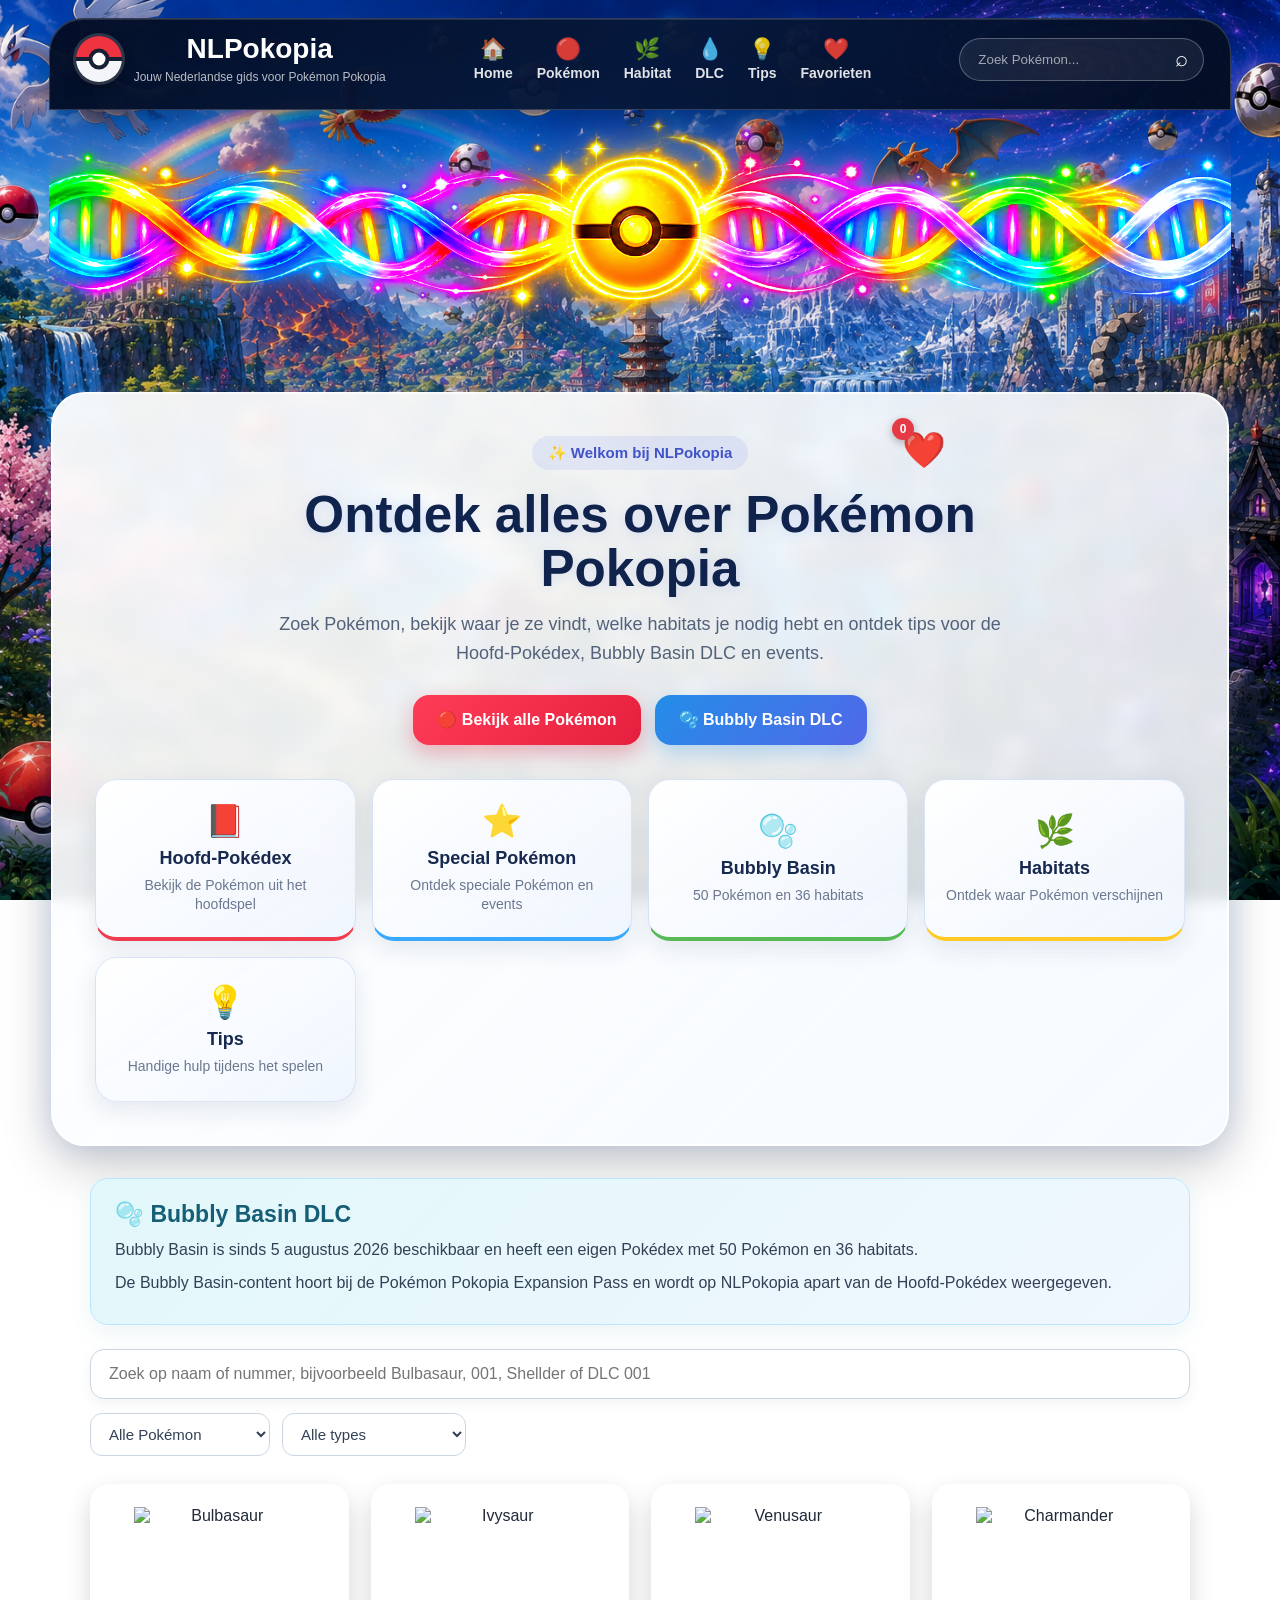
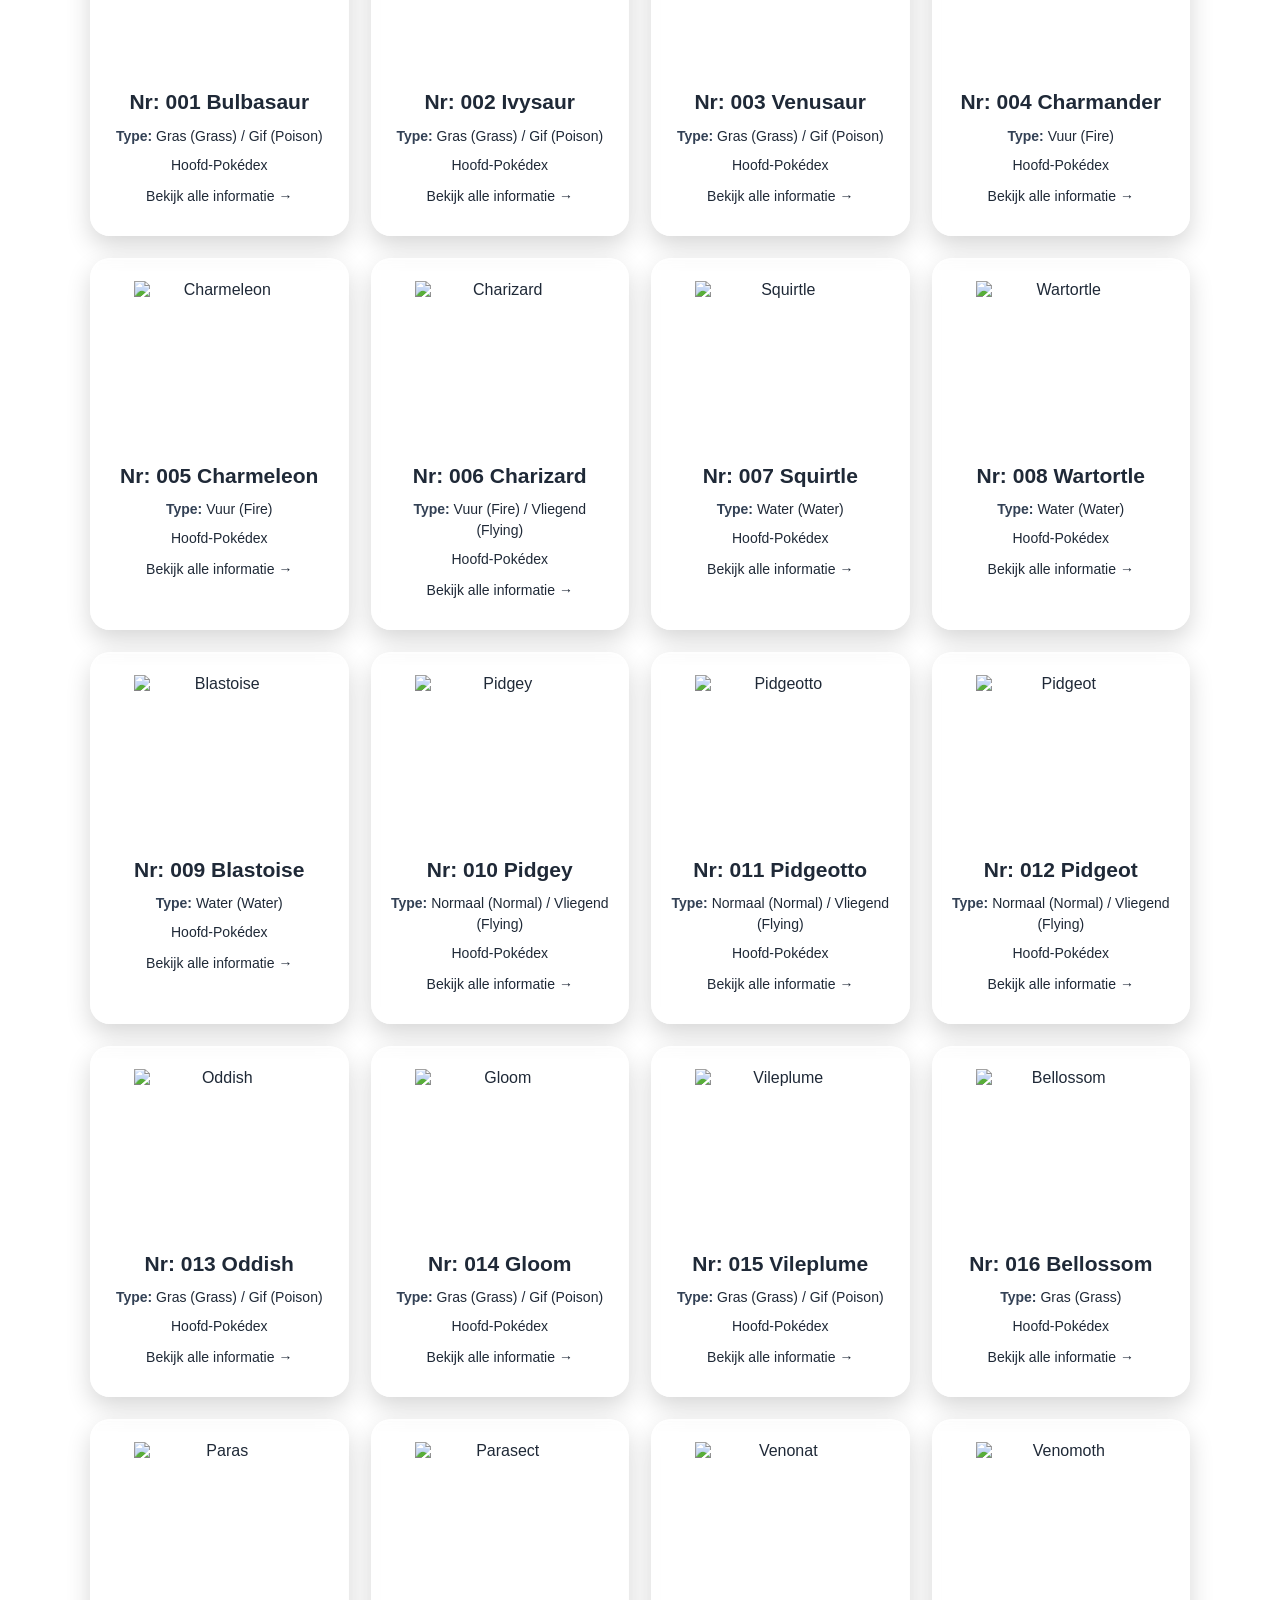
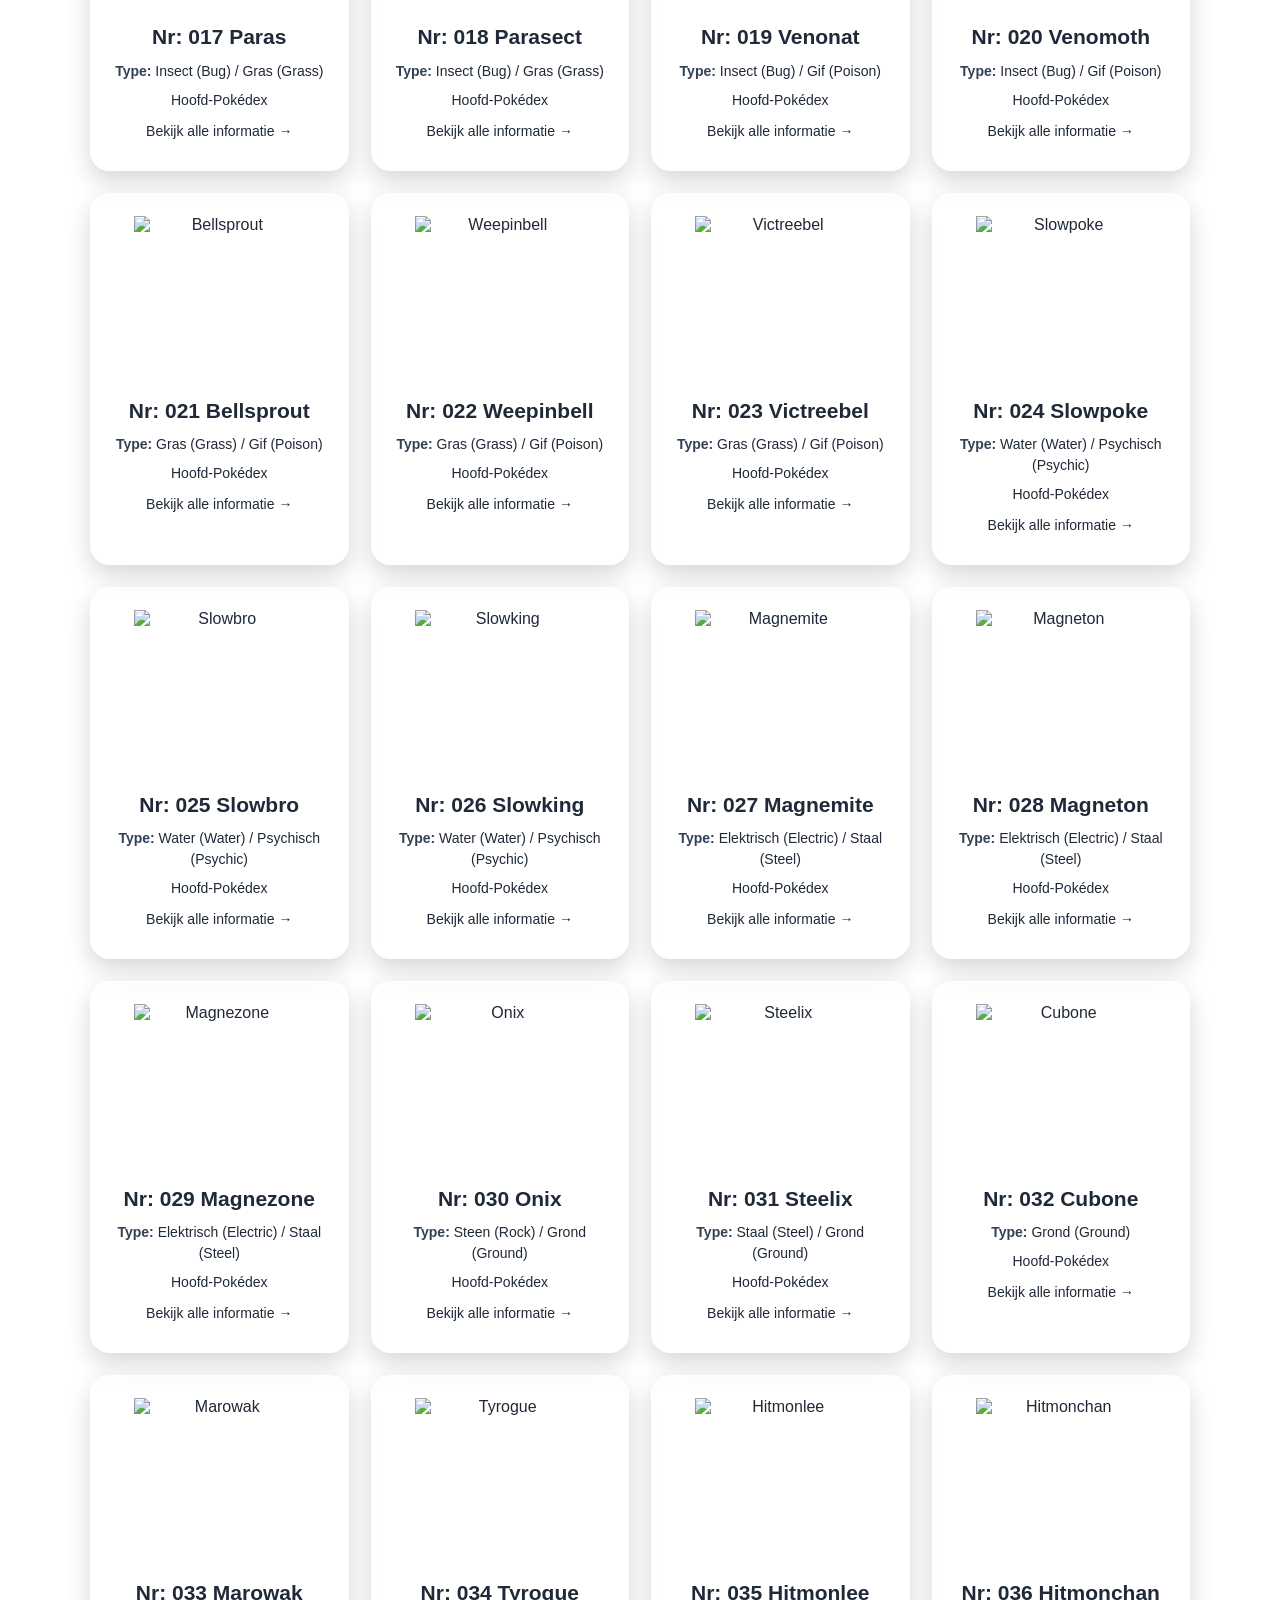
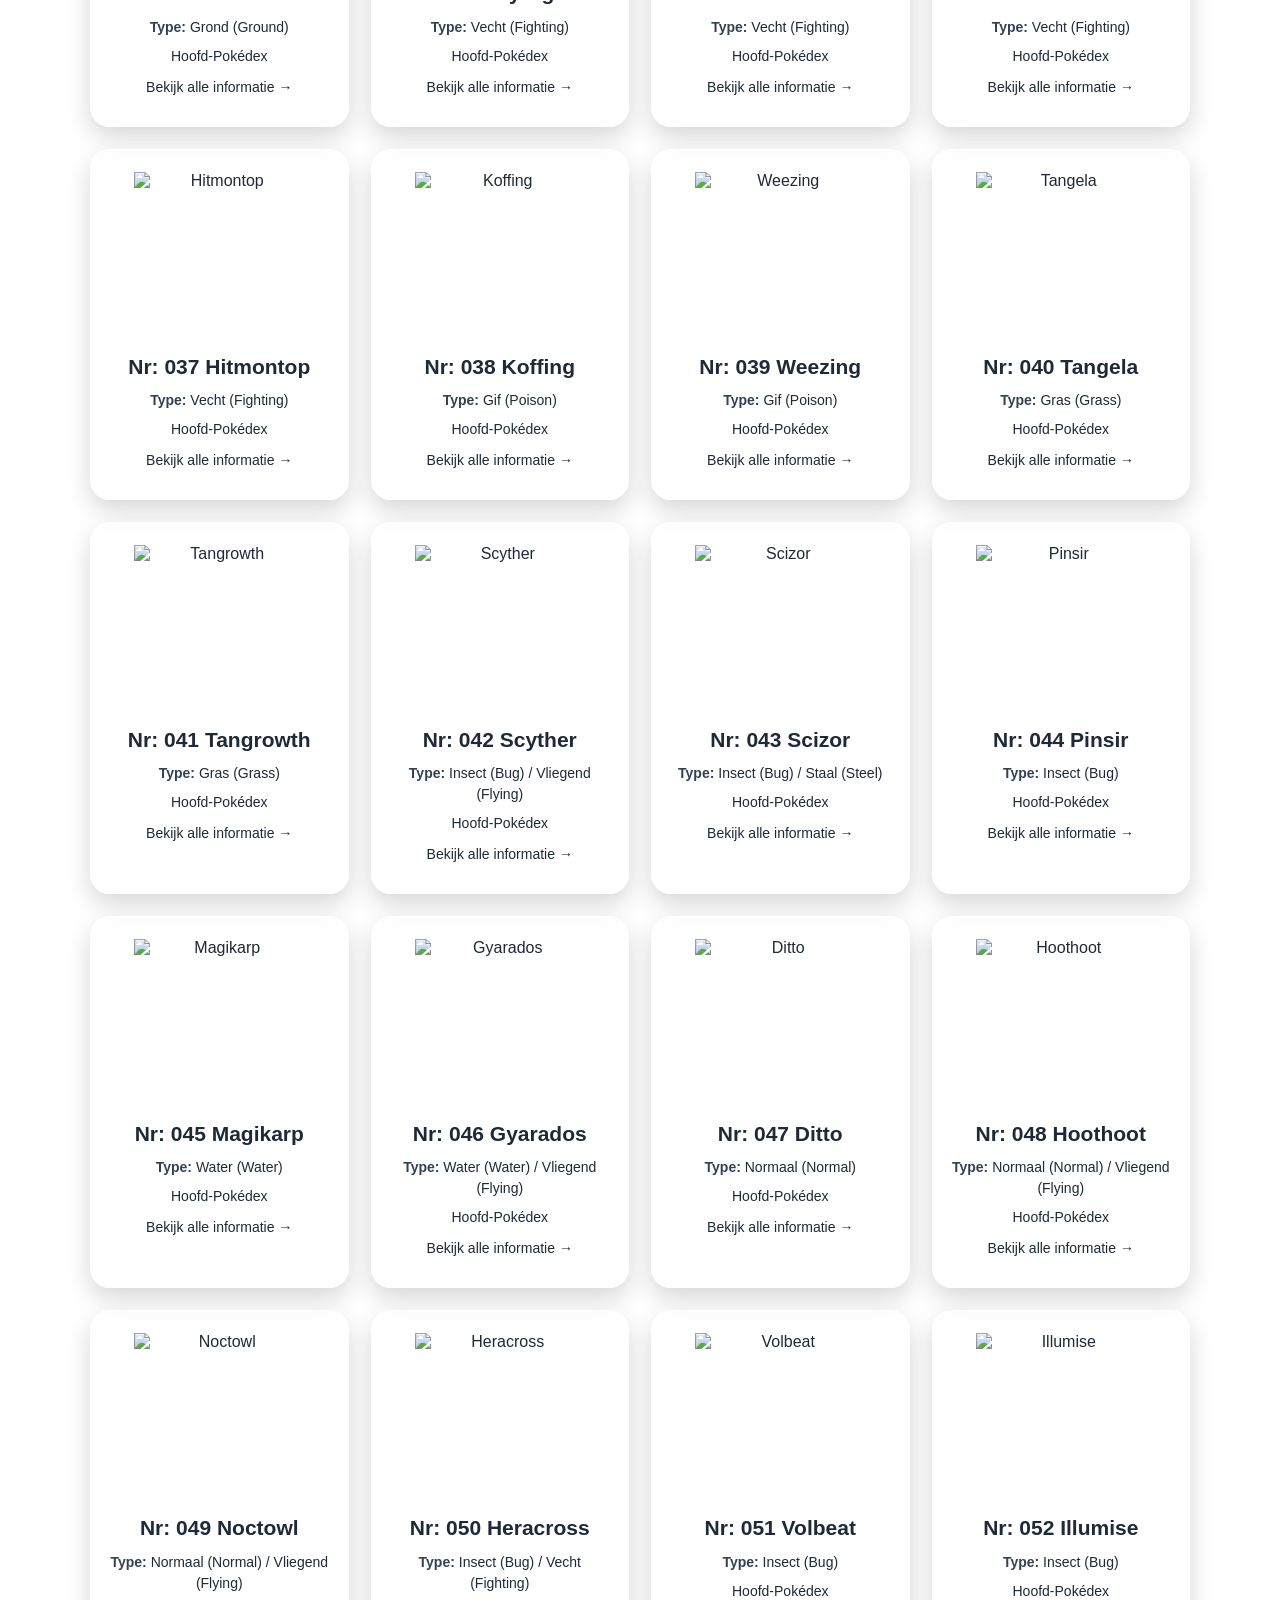
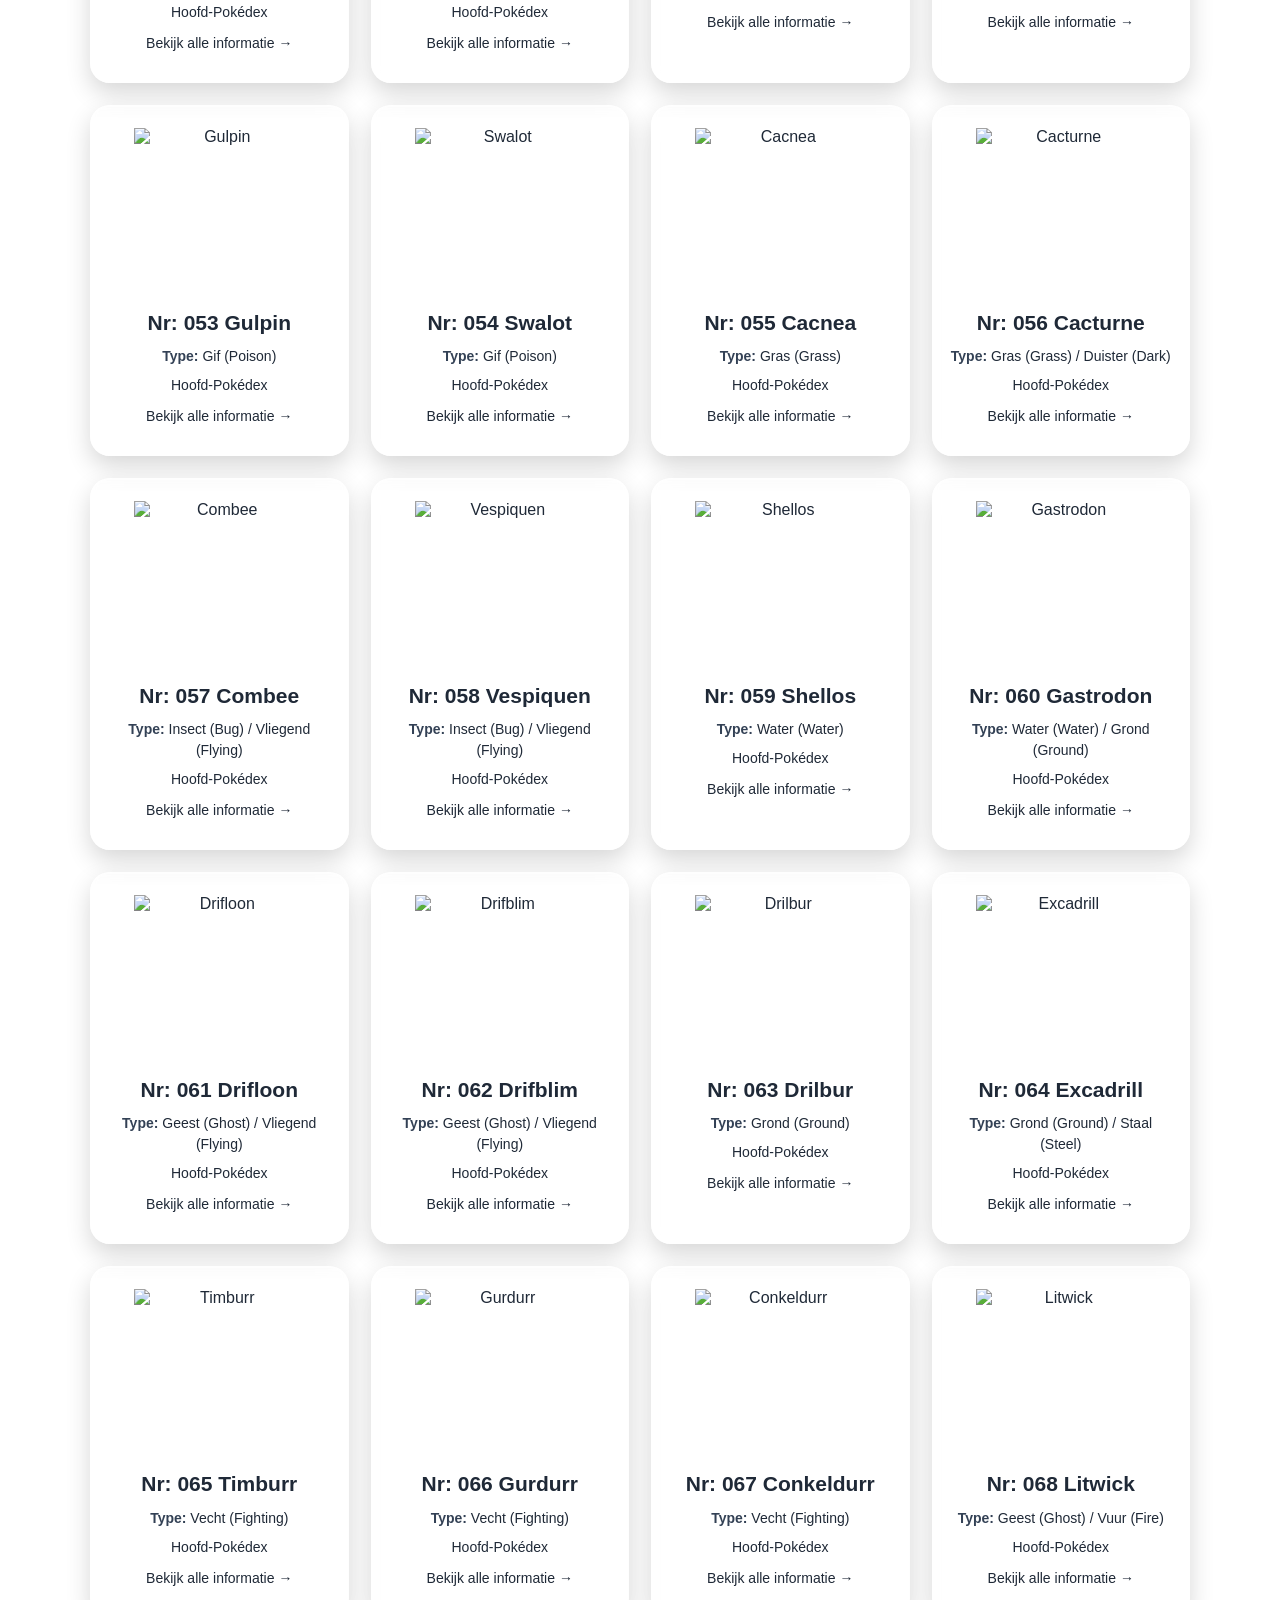
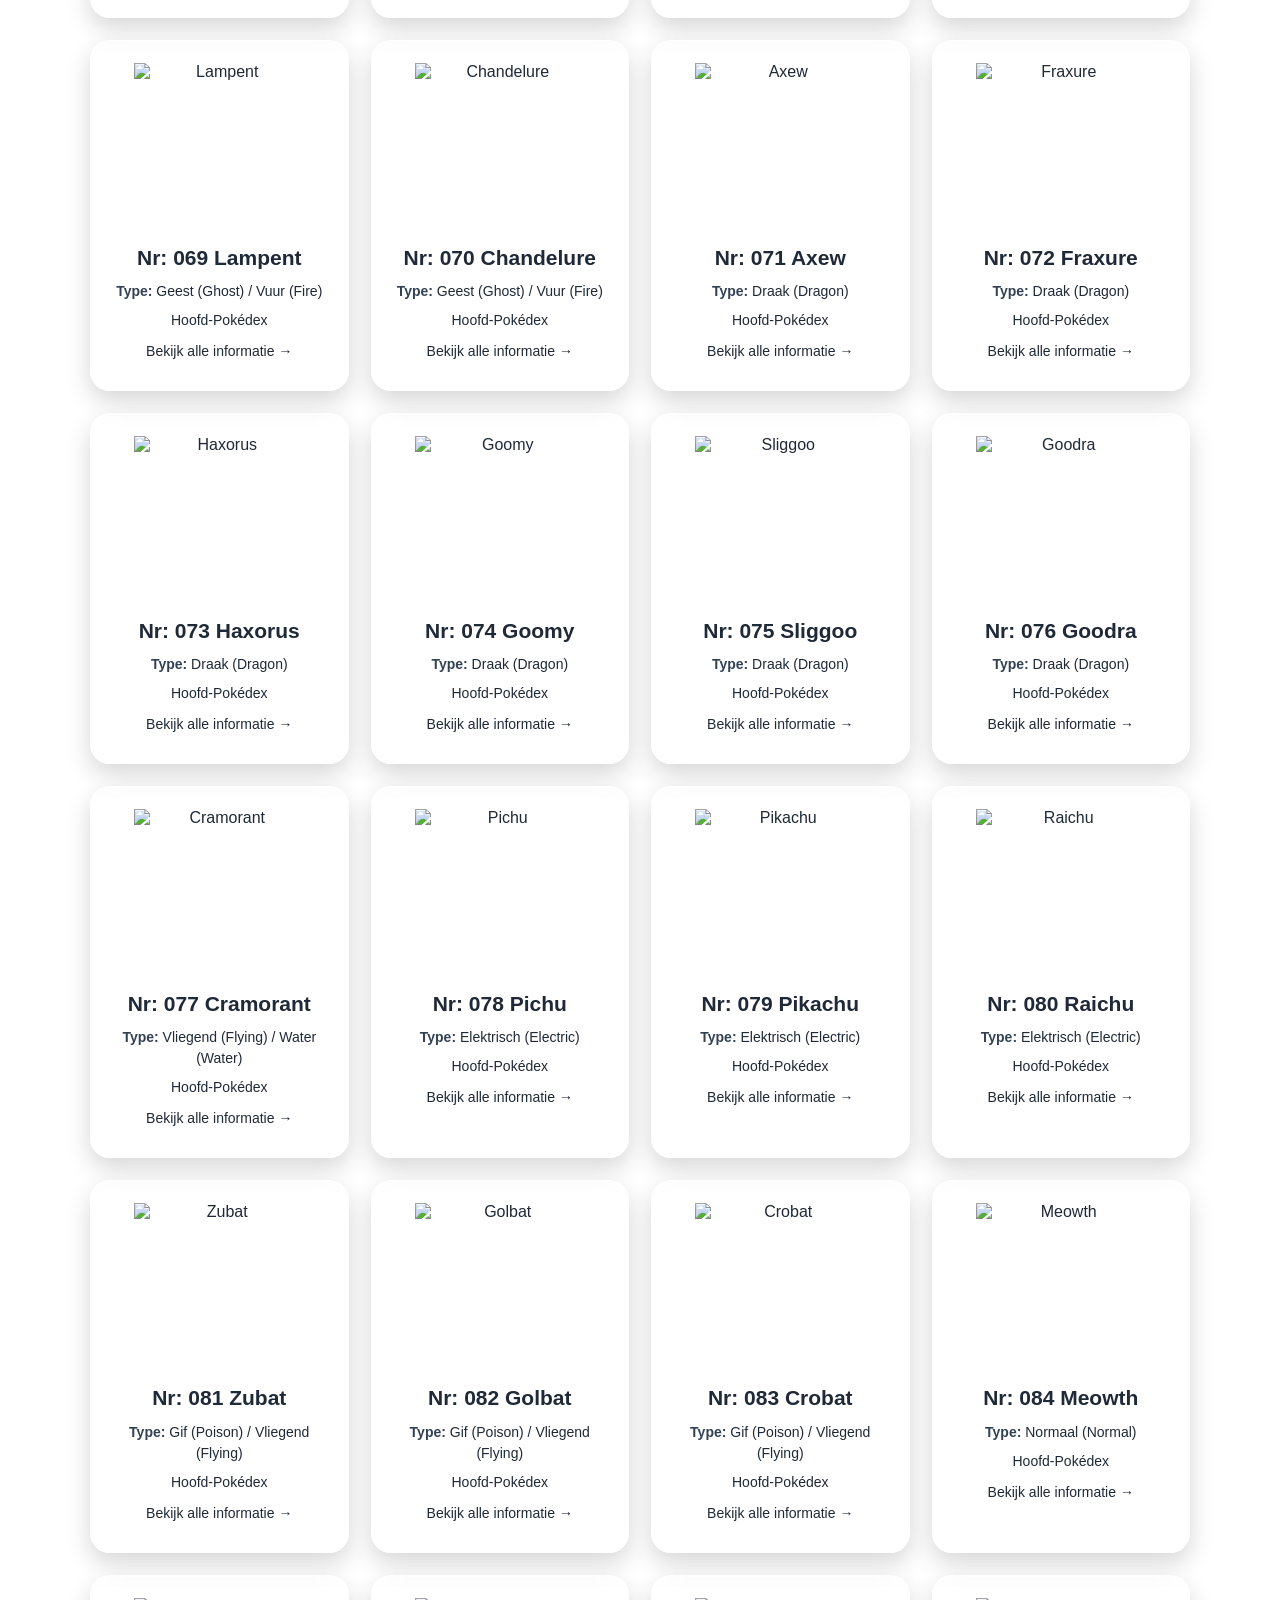
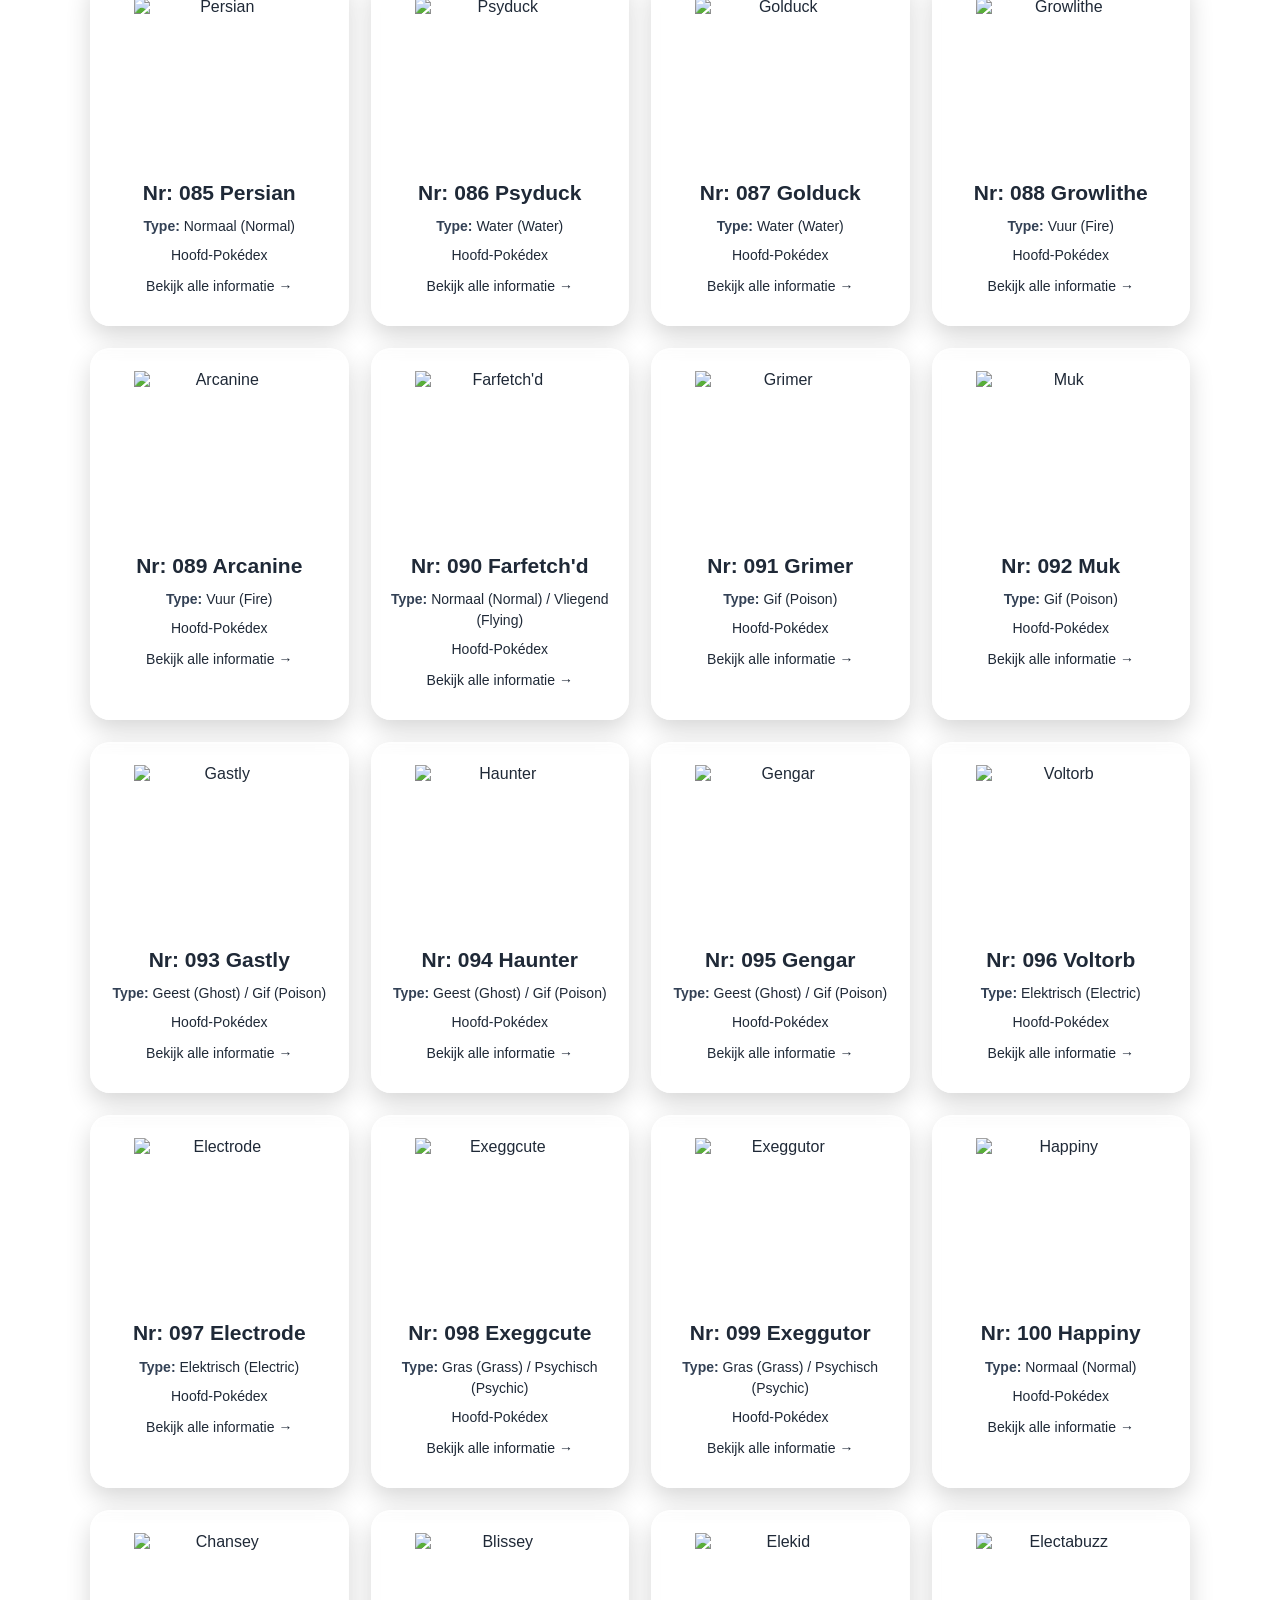
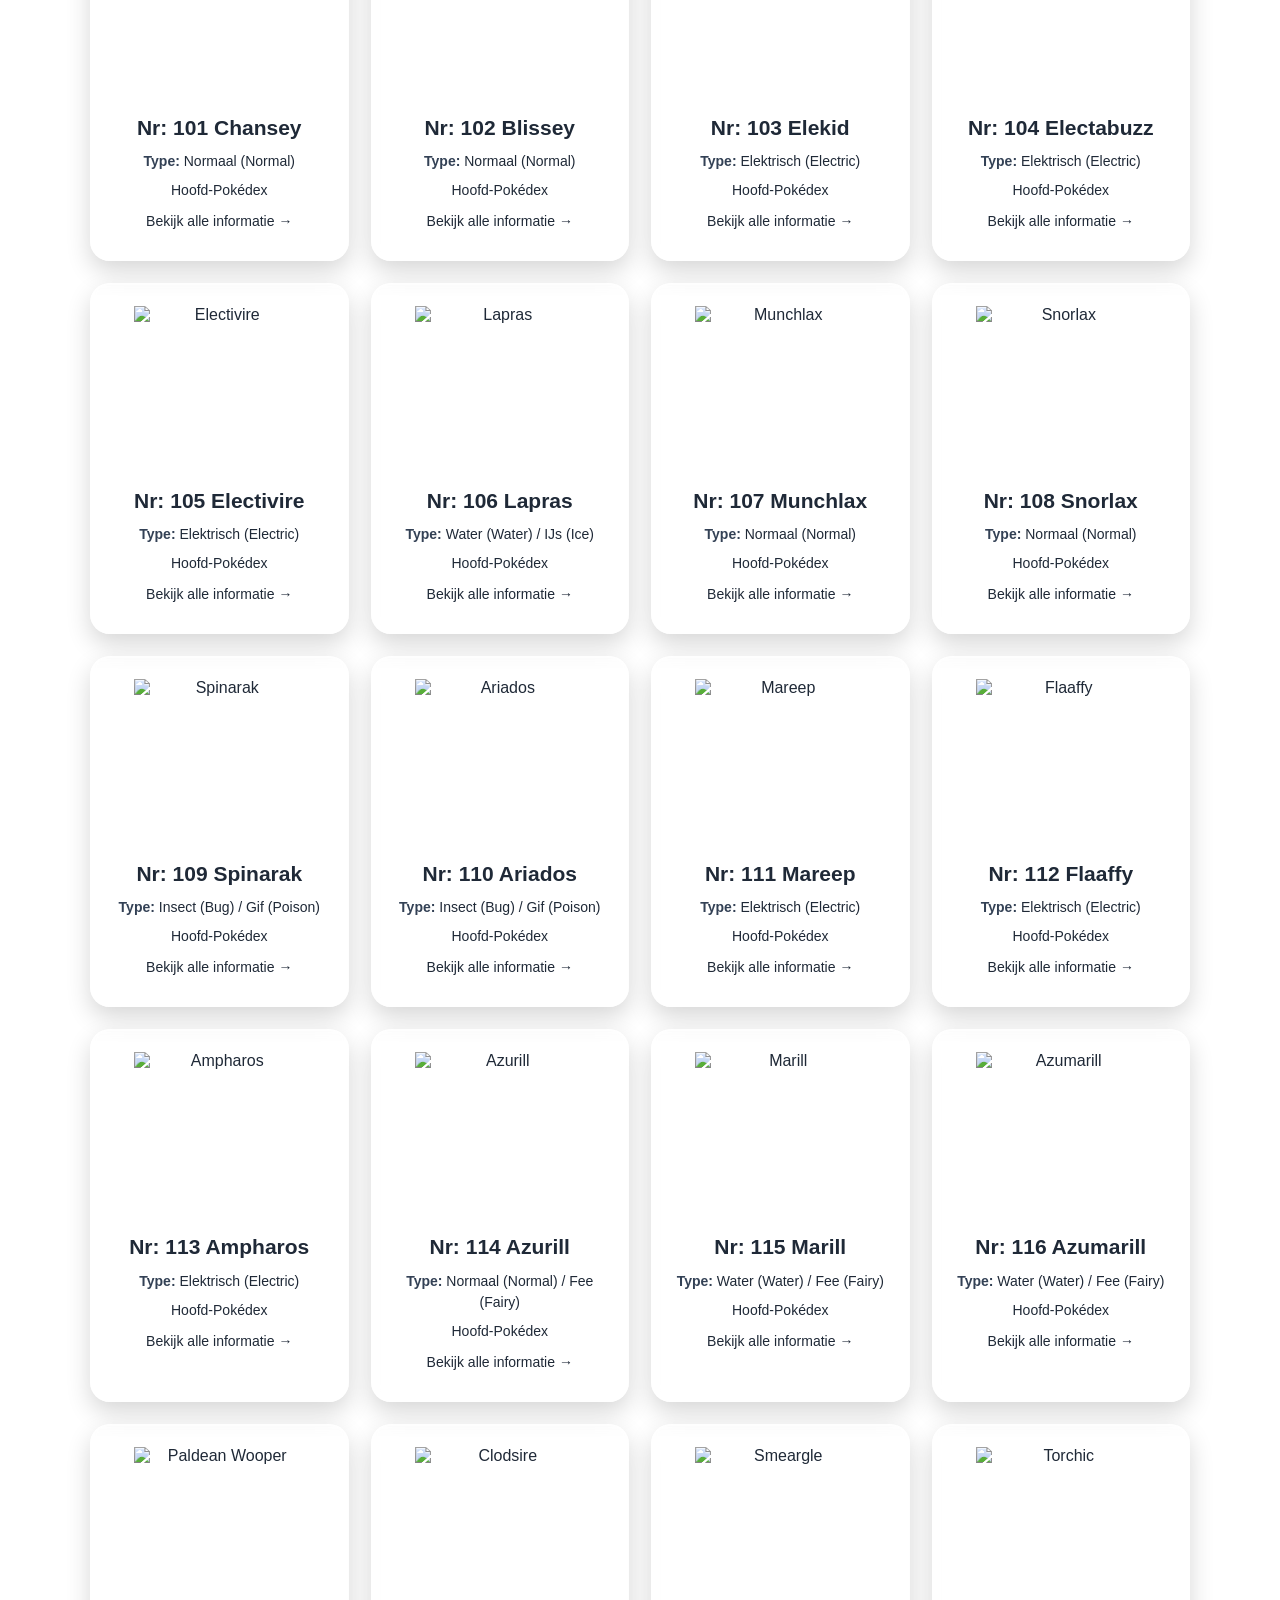
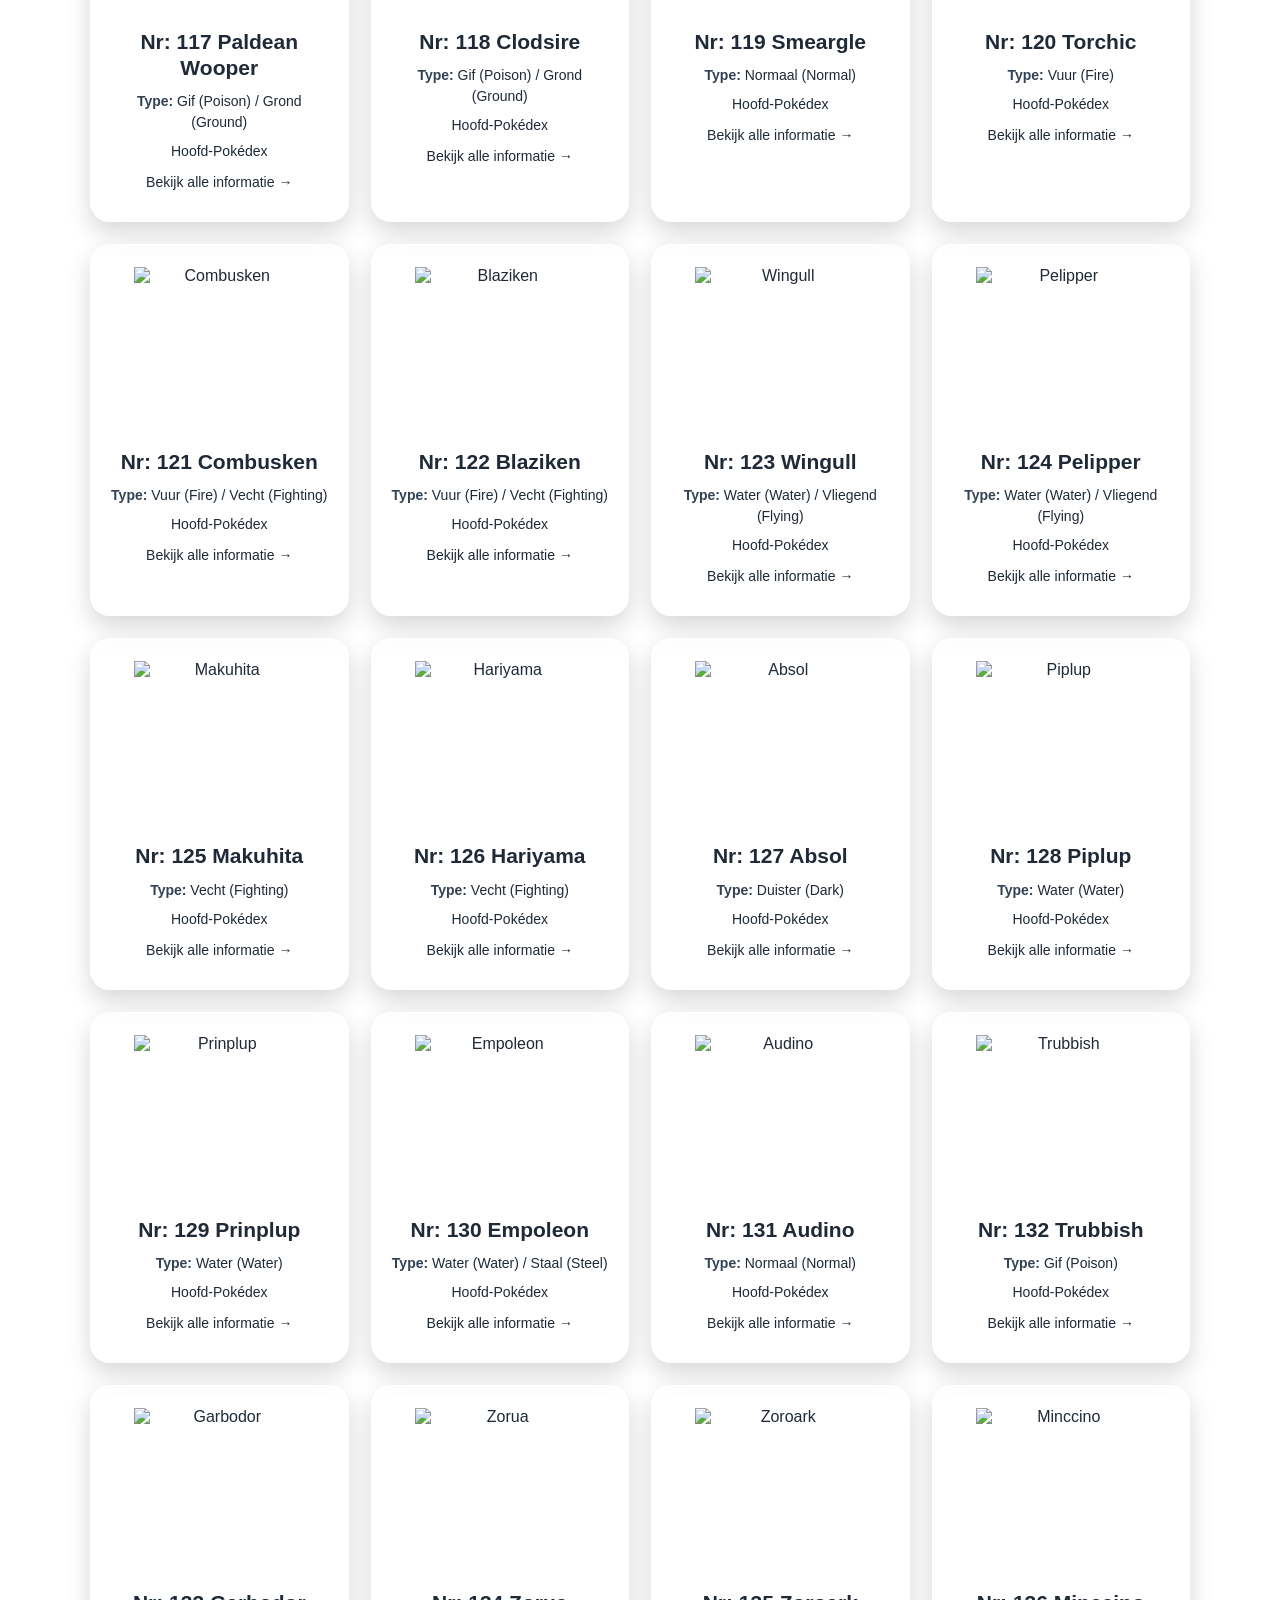
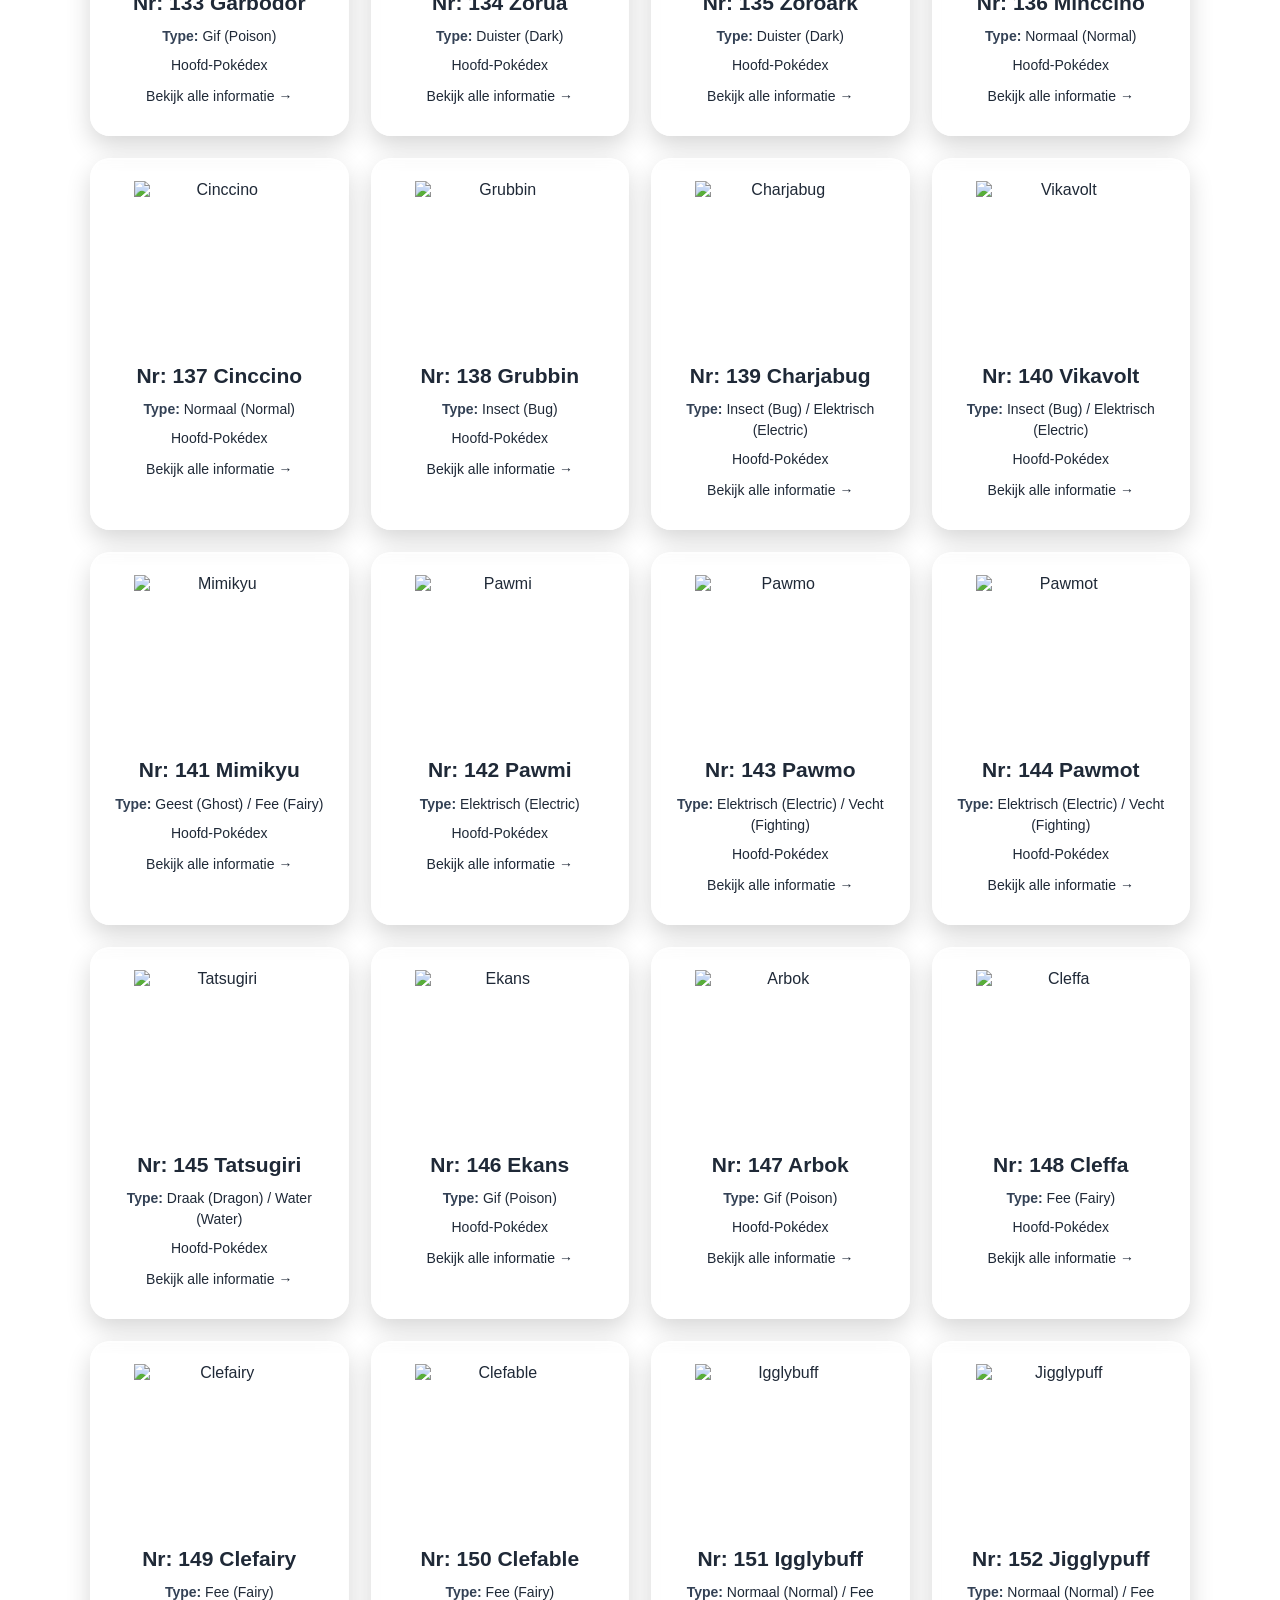
==== commit 6845bd64: "Update index.html" ====
--- a/index.html
+++ b/index.html
@@ -56,7 +56,7 @@
                 Tips
             </a>
 
-            <a href="#favorieten">
+          <a href="favorieten.html">
                 <span>❤️</span>
                 Favorieten
             </a>
@@ -240,6 +240,7 @@
 
     <!-- WEBSITE -->
 
+    <script src="favorites.js?v=1"></script>
     <script src="app.js?v=2"></script>
 
 </body>
--- a/styles.css
+++ b/styles.css
@@ -4884,3 +4884,768 @@
 .habitat-pokemon-section {
     margin-top: 35px;
 }
+/* =========================================================
+   TIPS PAGINA
+   Alleen voor tips.html
+   ========================================================= */
+
+.tips-page {
+    width: min(1200px, 94%);
+    margin: 0 auto;
+    padding: 35px 0 60px;
+}
+
+
+/* Intro bovenaan */
+
+.tips-intro {
+    max-width: 900px;
+    margin: 0 auto 35px;
+    padding: 28px;
+    border-radius: 24px;
+
+    background: rgba(255, 255, 255, 0.25);
+    backdrop-filter: blur(8px);
+    -webkit-backdrop-filter: blur(8px);
+
+    box-shadow:
+        0 10px 30px rgba(0, 0, 0, 0.18);
+}
+
+
+.tips-intro h1 {
+    margin: 8px 0 12px;
+    font-size: clamp(2rem, 5vw, 3.2rem);
+}
+
+
+.tips-intro p {
+    line-height: 1.7;
+}
+
+
+.tips-intro .section-kicker {
+    font-weight: 800;
+    margin-bottom: 4px;
+}
+
+
+/* =========================================================
+   CATEGORIEËN
+   ========================================================= */
+
+.tips-grid {
+    display: grid;
+
+    grid-template-columns:
+        repeat(auto-fit, minmax(320px, 1fr));
+
+    gap: 26px;
+}
+
+
+/* Grote categoriekaart */
+
+.tip-category-card {
+    padding: 25px;
+    border-radius: 24px;
+
+    background: rgba(255, 255, 255, 0.25);
+
+    backdrop-filter: blur(8px);
+    -webkit-backdrop-filter: blur(8px);
+
+    box-shadow:
+        0 10px 30px rgba(0, 0, 0, 0.18);
+
+    transition:
+        transform 0.2s ease,
+        box-shadow 0.2s ease;
+}
+
+
+.tip-category-card:hover {
+    transform: translateY(-4px);
+
+    box-shadow:
+        0 14px 35px rgba(0, 0, 0, 0.24);
+}
+
+
+/* Icoon bovenaan */
+
+.tip-category-icon {
+    font-size: 2.4rem;
+    margin-bottom: 10px;
+}
+
+
+/* Titel categorie */
+
+.tip-category-card > h2 {
+    margin: 0 0 20px;
+
+    font-size: 1.55rem;
+    line-height: 1.25;
+}
+
+
+.tip-category-card > h2 span {
+    display: block;
+
+    margin-top: 4px;
+
+    font-size: 0.85rem;
+    font-weight: 600;
+
+    opacity: 0.75;
+}
+
+
+/* =========================================================
+   LOSSE TIPS
+   ========================================================= */
+
+.tip-list {
+    display: flex;
+    flex-direction: column;
+    gap: 14px;
+}
+
+
+.tip-item {
+    padding: 17px;
+
+    border-radius: 17px;
+
+    background: rgba(255, 255, 255, 0.42);
+
+    border:
+        1px solid rgba(255, 255, 255, 0.35);
+}
+
+
+.tip-item h3 {
+    margin: 0 0 8px;
+
+    font-size: 1.05rem;
+    line-height: 1.4;
+}
+
+
+.tip-item p {
+    margin: 0;
+
+    line-height: 1.6;
+    font-size: 0.95rem;
+}
+
+
+/* =========================================================
+   TERUGKNOP
+   ========================================================= */
+
+.tips-page .back-button {
+    display: inline-block;
+
+    margin-bottom: 15px;
+
+    padding: 9px 14px;
+
+    border-radius: 12px;
+
+    text-decoration: none;
+    font-weight: 700;
+
+    background: rgba(255, 255, 255, 0.45);
+
+    transition:
+        transform 0.2s ease,
+        background 0.2s ease;
+}
+
+
+.tips-page .back-button:hover {
+    transform: translateX(-3px);
+
+    background: rgba(255, 255, 255, 0.65);
+}
+
+
+/* =========================================================
+   MOBIEL
+   ========================================================= */
+
+@media (max-width: 700px) {
+
+    .tips-page {
+        width: 92%;
+        padding-top: 22px;
+    }
+
+
+    .tips-grid {
+        grid-template-columns: 1fr;
+        gap: 18px;
+    }
+
+
+    .tips-intro {
+        padding: 20px;
+        border-radius: 19px;
+    }
+
+
+    .tip-category-card {
+        padding: 19px;
+        border-radius: 19px;
+    }
+
+
+    .tip-item {
+        padding: 15px;
+    }
+
+}
+/* =========================================================
+   FAVORIETEN KNOP OP POKEMON KAARTEN
+   ========================================================= */
+
+.pokemon-card {
+    position: relative;
+}
+
+
+.favorite-button {
+    position: absolute;
+    top: 14px;
+    right: 14px;
+
+    width: auto;
+    height: auto;
+
+    padding: 0;
+
+    border: none;
+    border-radius: 0;
+
+    background: transparent;
+
+    font-size: 2rem;
+    line-height: 1;
+
+    cursor: pointer;
+
+    z-index: 5;
+
+    box-shadow: none;
+
+    transition:
+        transform 0.18s ease;
+}
+}
+
+.favorite-button:hover {
+    transform: scale(1.18);
+}
+}
+
+
+.favorite-button:active {
+    transform: scale(0.95);
+}
+
+
+.favorite-button.is-favorite {
+    background: transparent;
+    border: none;
+    box-shadow: none;
+}     0 5px 16px rgba(210, 30, 70, 0.35);
+}
+
+
+/* Mobiel */
+
+@media (max-width: 700px) {
+
+    .favorite-button {
+        top: 10px;
+        right: 10px;
+
+        width: 42px;
+        height: 42px;
+
+        font-size: 1.4rem;
+    }
+
+}
+/* =========================================================
+   ZWEVEND FAVORIETENPANEEL
+   ========================================================= */
+
+.floating-favorites {
+    position: fixed;
+
+    top: 50%;
+    right: 0;
+
+    transform: translateY(-50%);
+
+    z-index: 9999;
+
+    display: flex;
+    align-items: center;
+}
+
+
+/* =========================================================
+   HARTJE AAN DE RECHTERKANT
+   ========================================================= */
+
+.floating-favorites-toggle {
+    position: relative;
+
+    width: 52px;
+    height: 52px;
+
+    display: flex;
+    align-items: center;
+    justify-content: center;
+
+    padding: 0;
+
+    border: none;
+    border-radius: 0;
+
+    background: transparent;
+
+    font-size: 2.2rem;
+    line-height: 1;
+
+    cursor: grab;
+
+    box-shadow: none;
+
+    backdrop-filter: none;
+    -webkit-backdrop-filter: none;
+
+    user-select: none;
+    touch-action: none;
+
+    transition: transform 0.18s ease;
+}
+
+.floating-favorites-toggle:hover {
+    transform: scale(1.12);
+    background: transparent;
+}
+
+.floating-favorites-toggle:active {
+    cursor: grabbing;
+}
+
+
+/* Aantal favorieten */
+
+.floating-favorites-count {
+    position: absolute;
+
+    top: -6px;
+    left: -6px;
+
+    min-width: 22px;
+    height: 22px;
+
+    padding: 0 6px;
+
+    display: flex;
+    align-items: center;
+    justify-content: center;
+
+    border-radius: 999px;
+
+    background: #e63946;
+    color: white;
+
+    font-size: 0.75rem;
+    font-weight: 800;
+
+    box-shadow:
+        0 3px 8px rgba(0, 0, 0, 0.25);
+}
+
+
+/* =========================================================
+   UITSCHUIFPANEEL
+   ========================================================= */
+
+.floating-favorites-panel {
+    width: 330px;
+
+    max-height: 70vh;
+
+    display: flex;
+    flex-direction: column;
+
+    overflow: hidden;
+
+    border-radius: 22px 0 0 22px;
+
+    background: rgba(255, 255, 255, 0.94);
+
+    backdrop-filter: blur(12px);
+    -webkit-backdrop-filter: blur(12px);
+
+    box-shadow:
+        -8px 10px 30px rgba(0, 0, 0, 0.25);
+
+    transform: translateX(110%);
+
+    opacity: 0;
+
+    pointer-events: none;
+
+    transition:
+        transform 0.28s ease,
+        opacity 0.28s ease;
+}
+
+
+/* Paneel open */
+
+.floating-favorites.is-open
+.floating-favorites-panel {
+    transform: translateX(0);
+
+    opacity: 1;
+
+    pointer-events: auto;
+}
+
+
+/* Hartje iets naar links wanneer paneel open is */
+
+.floating-favorites.is-open
+.floating-favorites-toggle {
+    border-radius: 18px 0 0 18px;
+}
+
+
+/* =========================================================
+   HEADER VAN FAVORIETEN
+   ========================================================= */
+
+.floating-favorites-header {
+    display: flex;
+    align-items: center;
+    justify-content: space-between;
+
+    gap: 15px;
+
+    padding: 18px;
+
+    border-bottom:
+        1px solid rgba(0, 0, 0, 0.08);
+}
+
+
+.floating-favorites-header strong {
+    display: block;
+
+    font-size: 1.15rem;
+}
+
+
+.floating-favorites-header small {
+    display: block;
+
+    margin-top: 3px;
+
+    opacity: 0.7;
+}
+
+
+/* Sluitknop */
+
+.floating-favorites-close {
+    width: 36px;
+    height: 36px;
+
+    display: flex;
+    align-items: center;
+    justify-content: center;
+
+    border: none;
+    border-radius: 50%;
+
+    background: rgba(0, 0, 0, 0.07);
+
+    font-size: 1.5rem;
+
+    cursor: pointer;
+
+    transition:
+        transform 0.18s ease,
+        background 0.18s ease;
+}
+
+
+.floating-favorites-close:hover {
+    transform: scale(1.08);
+
+    background: rgba(0, 0, 0, 0.12);
+}
+
+
+/* =========================================================
+   ZOEKVELD
+   ========================================================= */
+
+.floating-favorites-search {
+    padding: 14px 16px 10px;
+}
+
+
+.floating-favorites-search input {
+    width: 100%;
+
+    padding: 11px 13px;
+
+    border:
+        1px solid rgba(0, 0, 0, 0.15);
+
+    border-radius: 12px;
+
+    background: rgba(255, 255, 255, 0.8);
+
+    font: inherit;
+
+    outline: none;
+}
+
+
+.floating-favorites-search input:focus {
+    border-color:
+        rgba(0, 0, 0, 0.35);
+
+    box-shadow:
+        0 0 0 3px
+        rgba(0, 0, 0, 0.06);
+}
+
+
+/* =========================================================
+   LIJST
+   ========================================================= */
+
+.floating-favorites-list {
+    flex: 1;
+
+    overflow-y: auto;
+
+    padding: 6px 12px 12px;
+}
+
+
+/* Eén favoriet */
+
+.floating-favorite-item {
+    display: flex;
+    align-items: center;
+
+    gap: 8px;
+
+    margin-bottom: 8px;
+
+    padding: 10px;
+
+    border-radius: 14px;
+
+    background:
+        rgba(255, 255, 255, 0.65);
+
+    border:
+        1px solid rgba(0, 0, 0, 0.06);
+
+    transition:
+        transform 0.18s ease,
+        background 0.18s ease;
+}
+
+
+.floating-favorite-item:hover {
+    transform: translateX(-2px);
+
+    background:
+        rgba(255, 255, 255, 0.95);
+}
+
+
+/* Pokémon link */
+
+.floating-favorite-link {
+    flex: 1;
+
+    display: flex;
+    align-items: center;
+
+    gap: 10px;
+
+    min-width: 0;
+
+    text-decoration: none;
+    color: inherit;
+}
+
+
+/* Nummer */
+
+.floating-favorite-number {
+    flex-shrink: 0;
+
+    font-size: 0.78rem;
+    font-weight: 800;
+
+    opacity: 0.6;
+}
+
+
+/* Naam */
+
+.floating-favorite-name {
+    overflow: hidden;
+
+    text-overflow: ellipsis;
+    white-space: nowrap;
+
+    font-weight: 700;
+}
+
+
+/* Verwijderknop */
+
+.floating-favorite-remove {
+    flex-shrink: 0;
+
+    padding: 4px;
+
+    border: none;
+
+    background: transparent;
+
+    font-size: 1.25rem;
+
+    cursor: pointer;
+
+    transition:
+        transform 0.18s ease;
+}
+
+
+.floating-favorite-remove:hover {
+    transform: scale(1.18);
+}
+
+
+/* =========================================================
+   LEGE LIJST
+   ========================================================= */
+
+.floating-favorites-empty {
+    padding: 25px 15px;
+
+    text-align: center;
+
+    opacity: 0.7;
+}
+
+
+/* =========================================================
+   LINK ONDERAAN
+   ========================================================= */
+
+.floating-favorites-page-link {
+    display: block;
+
+    padding: 14px 18px;
+
+    border-top:
+        1px solid rgba(0, 0, 0, 0.08);
+
+    text-align: center;
+
+    text-decoration: none;
+    font-weight: 800;
+
+    color: inherit;
+
+    background:
+        rgba(255, 255, 255, 0.6);
+}
+
+
+.floating-favorites-page-link:hover {
+    background:
+        rgba(255, 255, 255, 0.95);
+}
+
+
+/* =========================================================
+   MOBIEL
+   ========================================================= */
+
+@media (max-width: 700px) {
+
+    .floating-favorites {
+        top: auto;
+        bottom: 18px;
+
+        transform: none;
+    }
+
+
+    .floating-favorites-toggle {
+        width: 54px;
+        height: 54px;
+
+        border-radius: 16px 0 0 16px;
+
+        font-size: 1.65rem;
+    }
+
+
+    .floating-favorites-panel {
+        position: fixed;
+
+        right: 10px;
+        bottom: 82px;
+
+        width:
+            calc(100vw - 20px);
+
+        max-width: 360px;
+
+        max-height: 65vh;
+
+        border-radius: 20px;
+
+        transform:
+            translateY(30px);
+
+        opacity: 0;
+
+        pointer-events: none;
+    }
+
+
+    .floating-favorites.is-open
+    .floating-favorites-panel {
+        transform:
+            translateY(0);
+
+        opacity: 1;
+
+        pointer-events: auto;
+    }
+
+}
